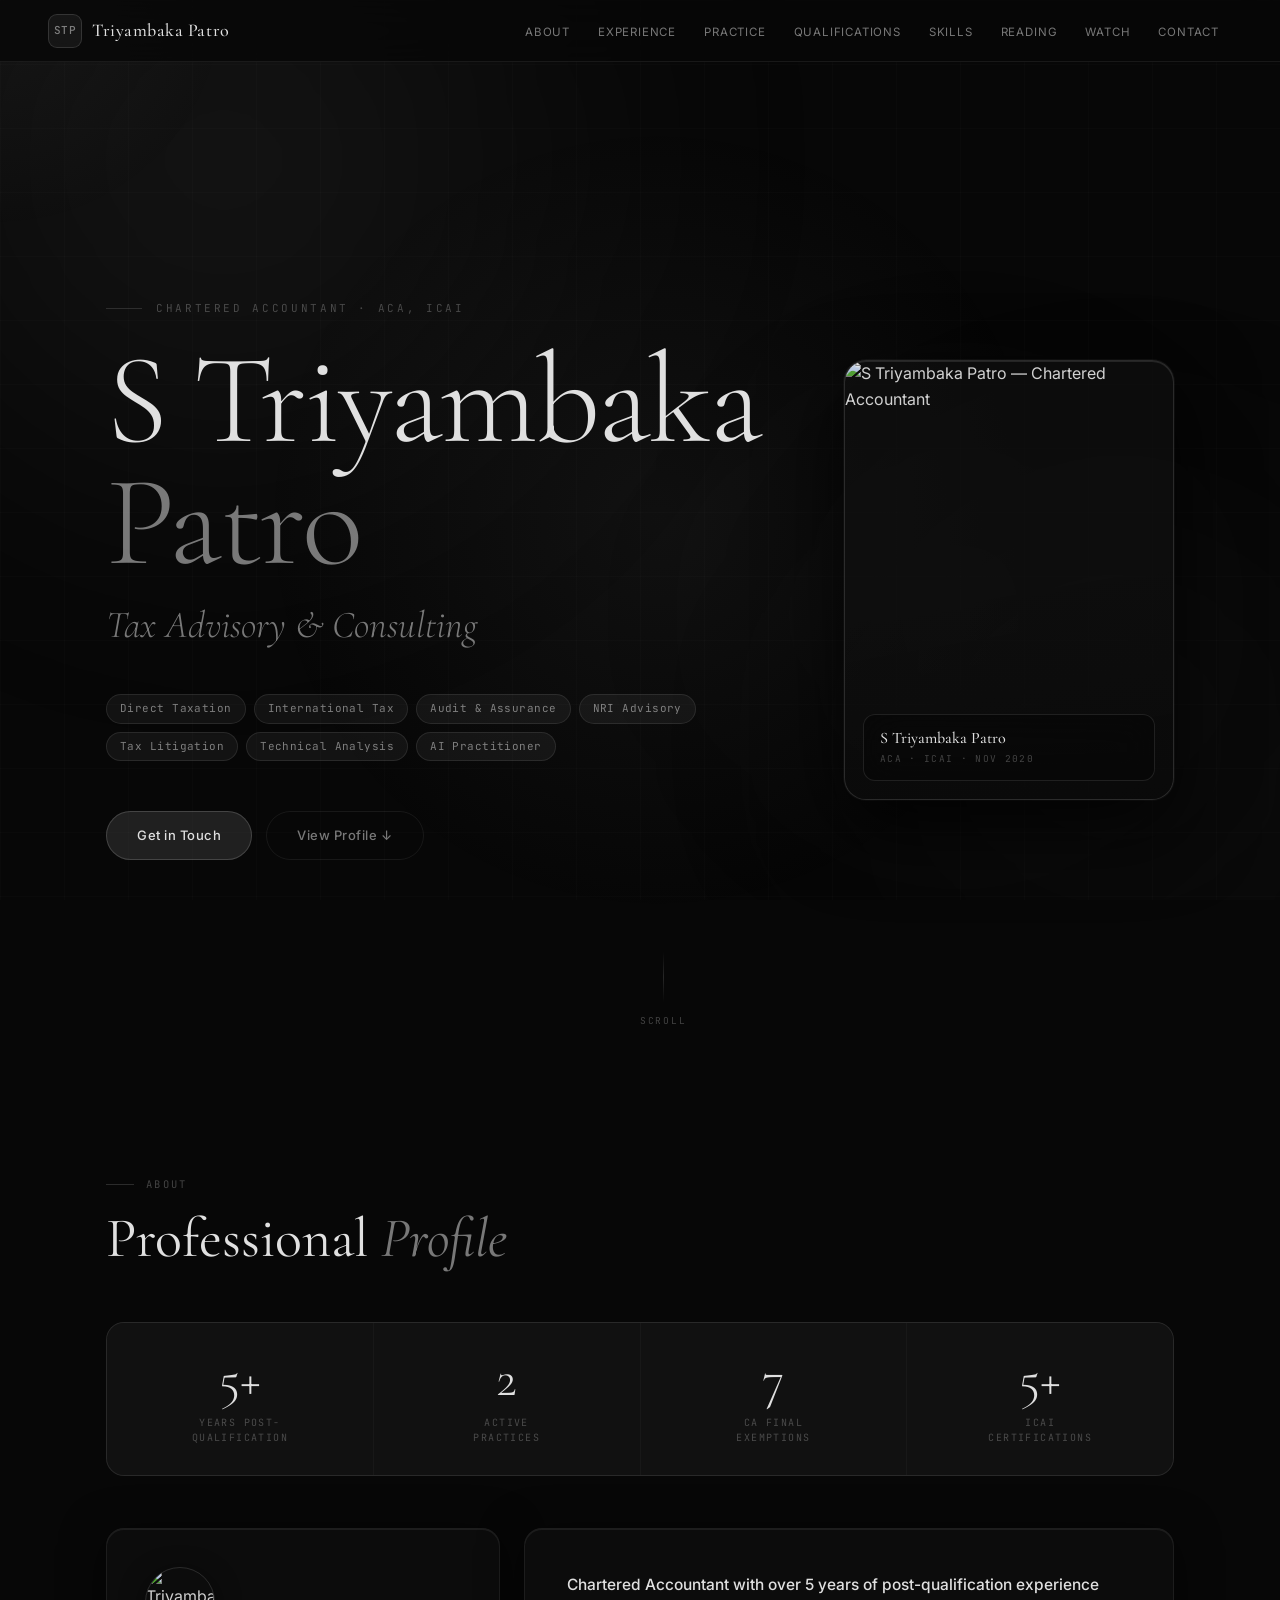
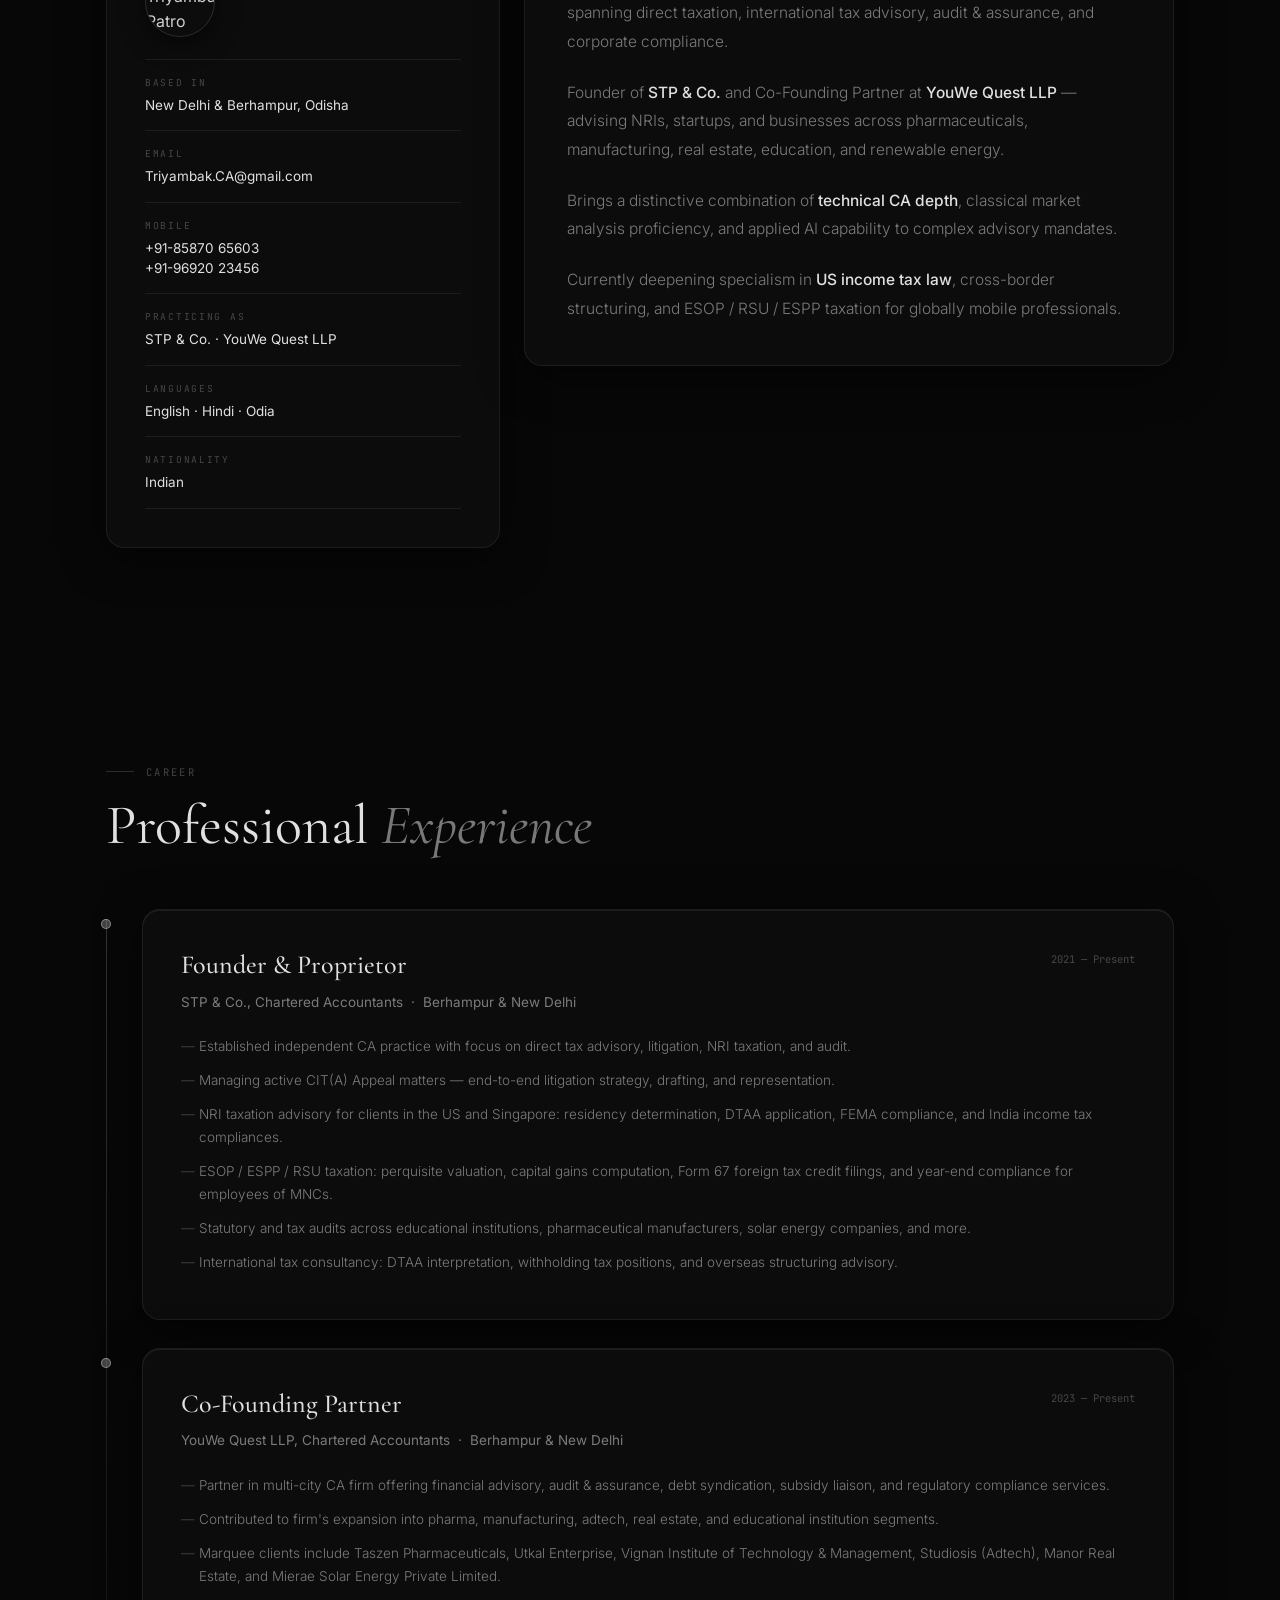
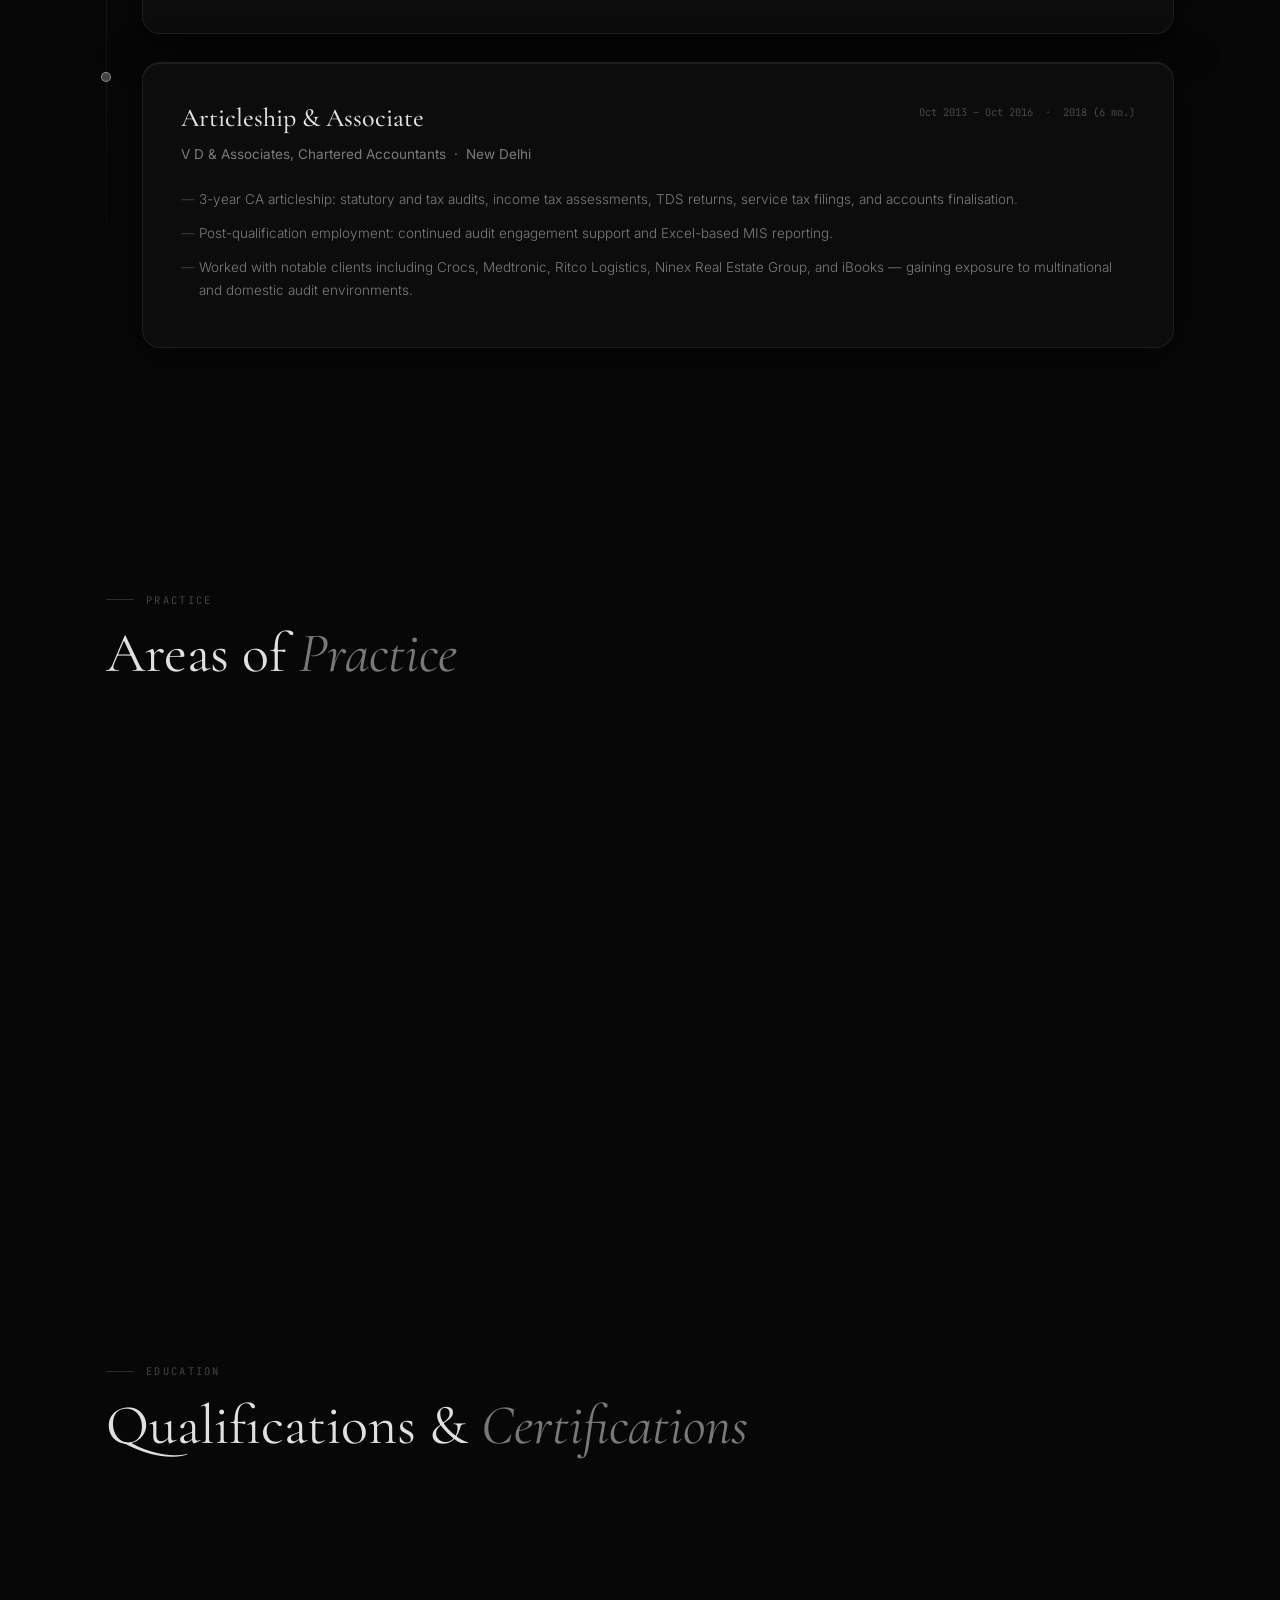
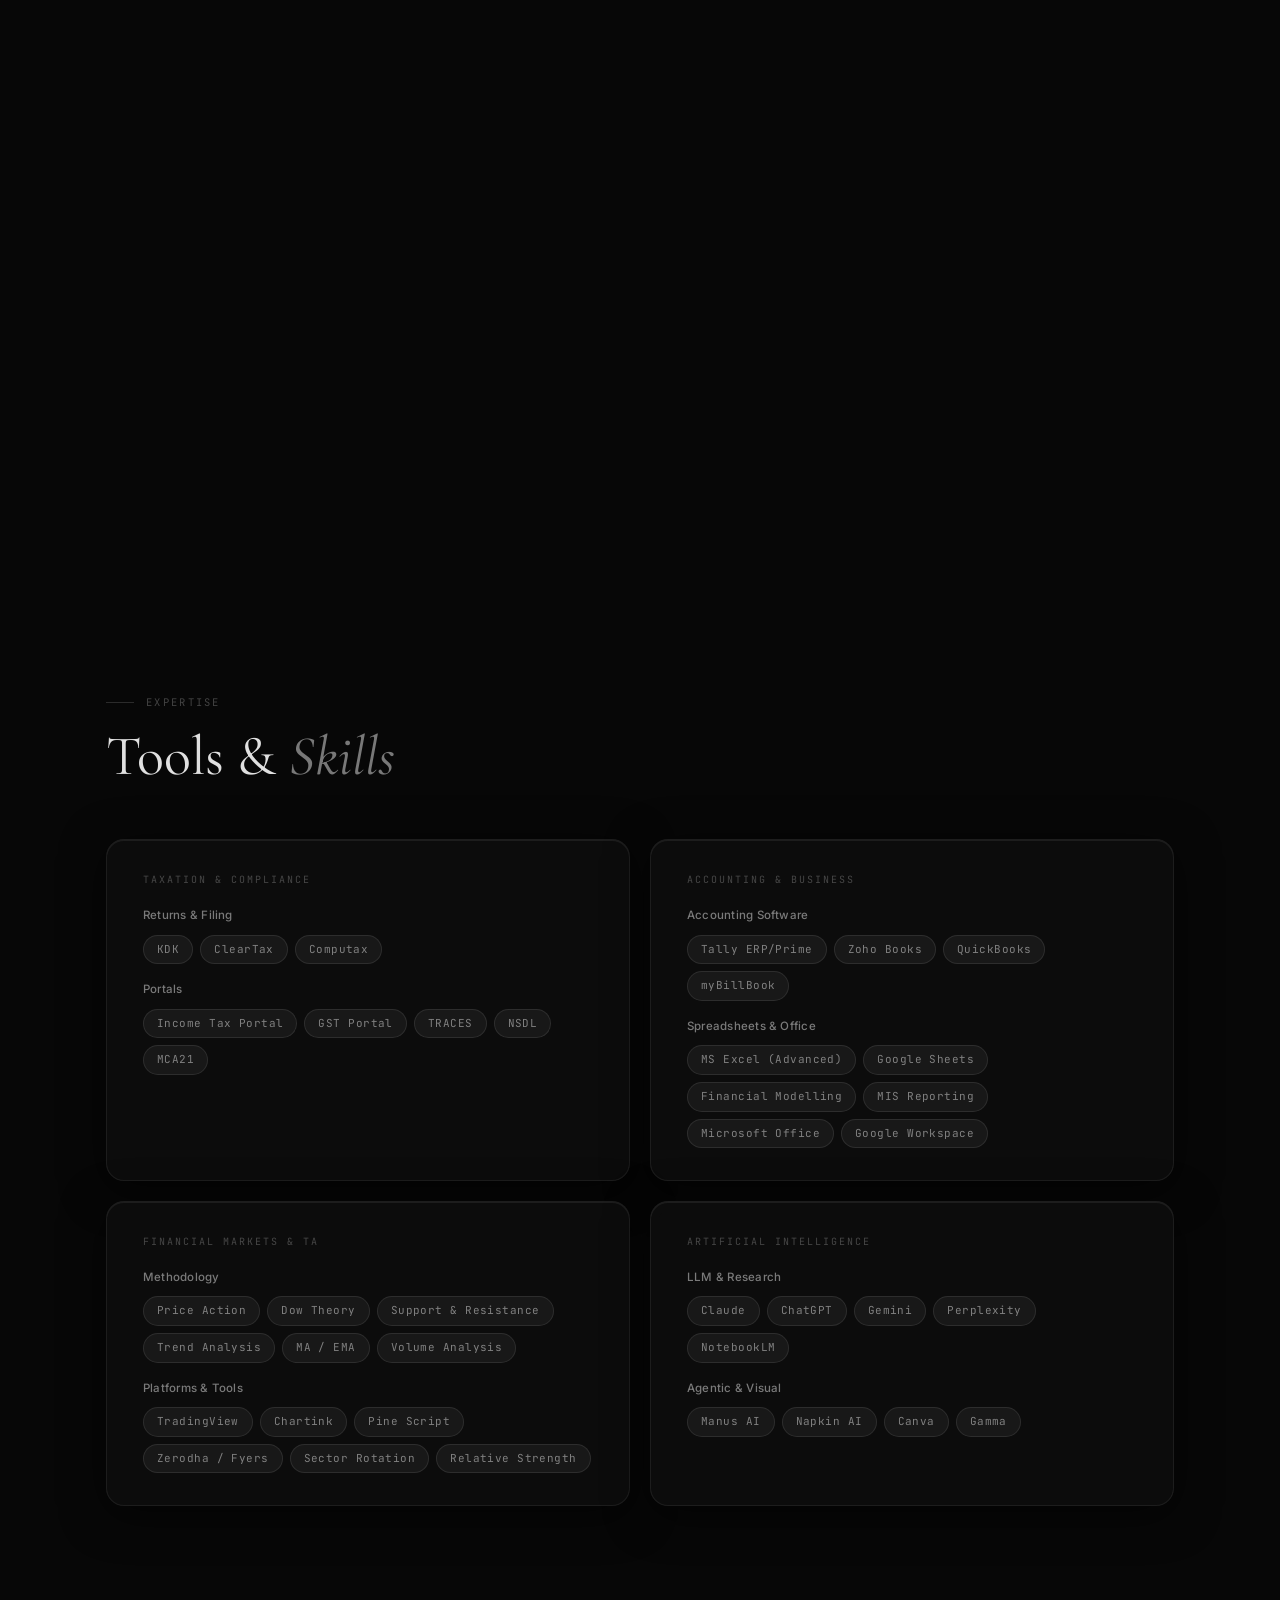
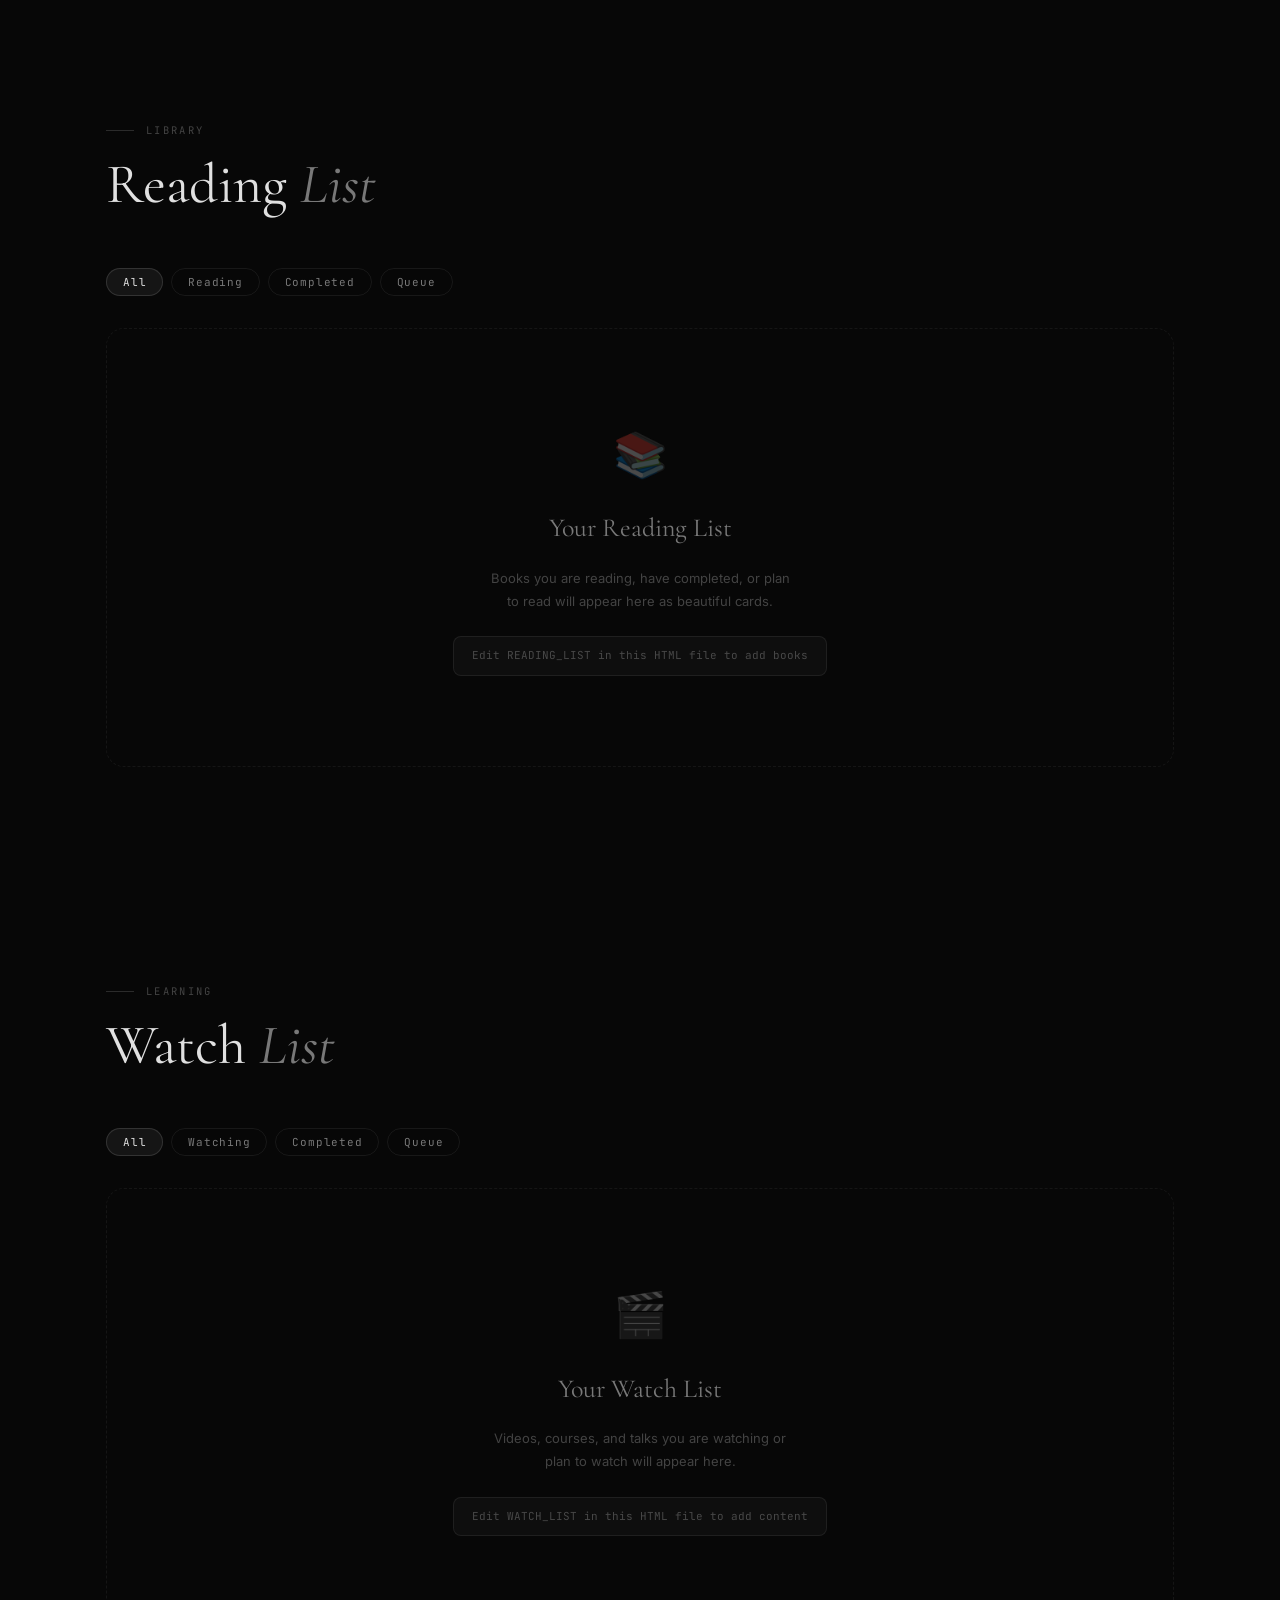
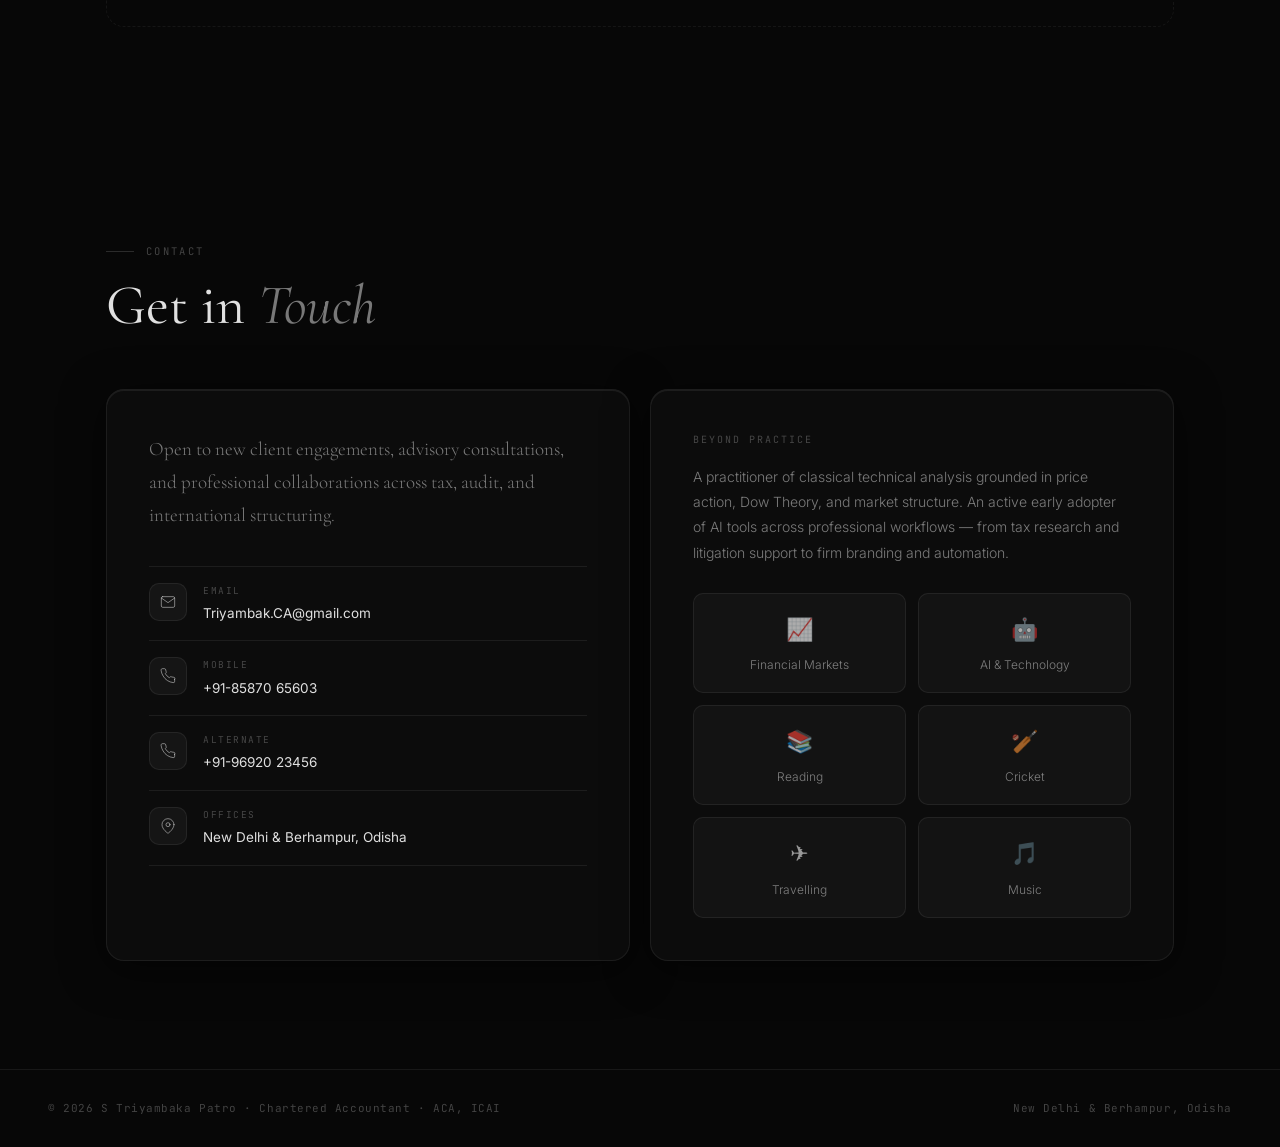
==== index.html @ 2b8f38db "Add personal profile page" ====
<!DOCTYPE html>
<html lang="en">
<head>
  <meta charset="UTF-8">
  <meta name="viewport" content="width=device-width, initial-scale=1.0">
  <meta name="description" content="S Triyambaka Patro — Chartered Accountant. Direct Taxation, International Tax Advisory, Audit & Assurance.">
  <title>S Triyambaka Patro · Chartered Accountant</title>
  <link rel="preconnect" href="https://fonts.googleapis.com">
  <link rel="preconnect" href="https://fonts.gstatic.com" crossorigin>
  <link href="https://fonts.googleapis.com/css2?family=Cormorant+Garamond:ital,wght@0,300;0,400;0,500;0,600;1,300;1,400;1,500&family=Inter:wght@300;400;500;600&family=JetBrains+Mono:wght@300;400&display=swap" rel="stylesheet">
  <style>
    /* ─────────────────────────────────────────
       RESET & BASE
    ───────────────────────────────────────── */
    *, *::before, *::after { box-sizing: border-box; margin: 0; padding: 0; }

    :root {
      --bg:            #070707;
      --card-bg:       rgba(16, 16, 16, 0.72);
      --card-bg-h:     rgba(24, 24, 24, 0.85);
      --border:        rgba(255,255,255,0.07);
      --border-h:      rgba(255,255,255,0.13);
      --t1:            #e0e0e0;
      --t2:            rgba(224,224,224,0.52);
      --t3:            rgba(224,224,224,0.28);
      --silver:        rgba(200,200,200,0.8);
      --radius:        18px;
      --radius-sm:     10px;
      --ease:          cubic-bezier(0.25,0.46,0.45,0.94);
      --trans:         0.35s var(--ease);
      --font-d:        'Cormorant Garamond', Georgia, serif;
      --font-b:        'Inter', system-ui, sans-serif;
      --font-m:        'JetBrains Mono', 'Courier New', monospace;
    }

    html { scroll-behavior: smooth; background: var(--bg); }

    body {
      font-family: var(--font-b);
      color: var(--t1);
      background: var(--bg);
      overflow-x: hidden;
      -webkit-font-smoothing: antialiased;
      line-height: 1.6;
    }

    a { color: inherit; text-decoration: none; }
    ul { list-style: none; }

    /* ─────────────────────────────────────────
       BACKGROUND LAYER
    ───────────────────────────────────────── */
    .bg-layer {
      position: fixed; inset: 0; z-index: 0;
      overflow: hidden; pointer-events: none;
    }

    .orb {
      position: absolute; border-radius: 50%;
      filter: blur(110px); will-change: transform;
    }
    .orb-1 {
      width: 75vw; height: 75vw;
      background: radial-gradient(circle at center, rgba(130,130,130,0.13) 0%, transparent 70%);
      top: -25vw; left: -20vw;
      animation: drift1 38s ease-in-out infinite alternate;
    }
    .orb-2 {
      width: 55vw; height: 55vw;
      background: radial-gradient(circle at center, rgba(100,100,100,0.09) 0%, transparent 70%);
      bottom: -15vw; right: -15vw;
      animation: drift2 48s ease-in-out infinite alternate;
    }
    .orb-3 {
      width: 40vw; height: 40vw;
      background: radial-gradient(circle at center, rgba(80,80,80,0.07) 0%, transparent 70%);
      top: 40%; left: 55%;
      animation: drift3 58s ease-in-out infinite alternate;
    }
    @keyframes drift1 { from { transform: translate(0,0) scale(1); }    to { transform: translate(7vw,5vw) scale(1.1); } }
    @keyframes drift2 { from { transform: translate(0,0) scale(1); }    to { transform: translate(-5vw,-7vw) scale(1.08); } }
    @keyframes drift3 { from { transform: translate(0,0) scale(1); }    to { transform: translate(-4vw,4vw) scale(0.92); } }

    .grid-lines {
      position: absolute; inset: 0;
      background-image:
        linear-gradient(rgba(255,255,255,0.016) 1px, transparent 1px),
        linear-gradient(90deg, rgba(255,255,255,0.016) 1px, transparent 1px);
      background-size: 64px 64px;
    }

    /* Cursor glow (added via JS) */
    #cursor-glow {
      position: fixed; pointer-events: none; z-index: 1;
      width: 500px; height: 500px;
      border-radius: 50%;
      background: radial-gradient(circle at center, rgba(170,170,170,0.055) 0%, transparent 65%);
      transform: translate(-50%,-50%);
      transition: left 0.08s linear, top 0.08s linear;
    }

    /* ─────────────────────────────────────────
       NAVIGATION
    ───────────────────────────────────────── */
    nav {
      position: fixed; top: 0; left: 0; right: 0; z-index: 1000;
      height: 62px; padding: 0 48px;
      display: flex; align-items: center; justify-content: space-between;
      background: rgba(7,7,7,0.78);
      backdrop-filter: blur(28px); -webkit-backdrop-filter: blur(28px);
      border-bottom: 1px solid var(--border);
    }

    .nav-logo {
      display: flex; align-items: center; gap: 10px;
      font-family: var(--font-d); font-size: 18px; font-weight: 500;
      letter-spacing: 0.03em;
    }
    .logo-badge {
      width: 34px; height: 34px; border-radius: 9px;
      background: rgba(255,255,255,0.055); border: 1px solid var(--border-h);
      display: flex; align-items: center; justify-content: center;
      font-family: var(--font-m); font-size: 11px; letter-spacing: 0.05em;
      color: var(--t2);
    }

    .nav-links {
      display: flex; gap: 2px; align-items: center;
    }
    .nav-links a {
      padding: 6px 13px; font-size: 11.5px; font-weight: 400;
      letter-spacing: 0.07em; text-transform: uppercase;
      color: var(--t2); border-radius: 7px;
      transition: var(--trans);
    }
    .nav-links a:hover, .nav-links a.active {
      color: var(--t1); background: rgba(255,255,255,0.06);
    }

    .nav-hamburger {
      display: none; flex-direction: column; gap: 5px;
      cursor: pointer; padding: 8px; border: none; background: none;
    }
    .nav-hamburger span {
      display: block; width: 22px; height: 1px;
      background: var(--t2); transition: var(--trans);
    }

    /* Mobile menu */
    .mobile-menu {
      display: none; position: fixed; inset: 0; z-index: 999;
      background: rgba(7,7,7,0.97);
      backdrop-filter: blur(30px); -webkit-backdrop-filter: blur(30px);
      flex-direction: column; align-items: center; justify-content: center; gap: 20px;
    }
    .mobile-menu.open { display: flex; }
    .mobile-menu a {
      font-family: var(--font-d); font-size: 36px; font-weight: 300;
      color: var(--t1); letter-spacing: 0.05em;
      transition: var(--trans);
    }
    .mobile-menu a:hover { color: var(--t2); }
    .mobile-menu-close {
      position: absolute; top: 24px; right: 32px;
      background: none; border: none; color: var(--t2);
      font-size: 28px; cursor: pointer; font-weight: 300;
    }

    /* ─────────────────────────────────────────
       LAYOUT
    ───────────────────────────────────────── */
    main { position: relative; z-index: 1; padding-top: 62px; }

    .container { max-width: 1140px; margin: 0 auto; padding: 0 36px; }

    section { padding: 108px 0; }

    /* ─────────────────────────────────────────
       SECTION HEADERS
    ───────────────────────────────────────── */
    .eyebrow {
      font-family: var(--font-m); font-size: 10.5px; letter-spacing: 0.22em;
      text-transform: uppercase; color: var(--t3); margin-bottom: 14px;
      display: flex; align-items: center; gap: 12px;
    }
    .eyebrow::before {
      content: ''; display: block; width: 28px; height: 1px;
      background: rgba(255,255,255,0.15);
    }

    .sec-title {
      font-family: var(--font-d); font-size: clamp(38px, 5vw, 56px);
      font-weight: 400; line-height: 1.12; color: var(--t1); margin-bottom: 52px;
    }
    .sec-title em { font-style: italic; color: var(--t2); }

    /* ─────────────────────────────────────────
       GLASS CARD
    ───────────────────────────────────────── */
    .glass {
      background: var(--card-bg);
      backdrop-filter: blur(22px); -webkit-backdrop-filter: blur(22px);
      border: 1px solid var(--border);
      border-radius: var(--radius);
      box-shadow: 0 8px 44px rgba(0,0,0,0.55), inset 0 1px 0 rgba(255,255,255,0.07);
      transition: var(--trans);
    }
    .glass:hover {
      background: var(--card-bg-h);
      border-color: var(--border-h);
      box-shadow: 0 14px 56px rgba(0,0,0,0.65), inset 0 1px 0 rgba(255,255,255,0.1);
      transform: translateY(-3px);
    }
    .glass-flat { /* no hover lift */
      background: var(--card-bg);
      backdrop-filter: blur(22px); -webkit-backdrop-filter: blur(22px);
      border: 1px solid var(--border);
      border-radius: var(--radius);
      box-shadow: 0 8px 44px rgba(0,0,0,0.55), inset 0 1px 0 rgba(255,255,255,0.07);
    }

    /* ─────────────────────────────────────────
       TAGS / PILLS
    ───────────────────────────────────────── */
    .tag {
      display: inline-block; padding: 5px 13px;
      background: rgba(255,255,255,0.05); border: 1px solid rgba(255,255,255,0.09);
      border-radius: 100px; font-family: var(--font-m); font-size: 11px;
      letter-spacing: 0.04em; color: var(--t2); transition: var(--trans);
    }
    .tag:hover { border-color: var(--border-h); color: var(--t1); }

    /* ─────────────────────────────────────────
       HERO SECTION
    ───────────────────────────────────────── */
    #hero {
      min-height: 100vh; display: flex; align-items: center;
      position: relative; overflow: hidden;
    }

    .hero-spotlight {
      position: absolute; width: 900px; height: 900px; pointer-events: none;
      background: radial-gradient(ellipse at center, rgba(160,160,160,0.07) 0%, transparent 62%);
      top: 50%; left: 50%; transform: translate(-48%, -55%);
    }

    .hero-inner {
      position: relative; z-index: 1;
      max-width: 1140px; margin: 0 auto;
      padding: 130px 36px 100px;
      /* grid override applied below in HERO PHOTO section */
    }

    .hero-label {
      font-family: var(--font-m); font-size: 11px; letter-spacing: 0.24em;
      text-transform: uppercase; color: var(--t3); margin-bottom: 22px;
      display: flex; align-items: center; gap: 14px;
      opacity: 0; animation: fadeUp 0.9s var(--ease) 0.1s forwards;
    }
    .hero-label::before { content: ''; width: 36px; height: 1px; background: var(--border-h); }

    .hero-name {
      font-family: var(--font-d); font-weight: 300; line-height: 0.96;
      letter-spacing: -0.02em; color: var(--t1); margin-bottom: 10px;
      font-size: clamp(60px, 11vw, 128px);
      opacity: 0; animation: fadeUp 1s var(--ease) 0.25s forwards;
    }
    .hero-name .dim { color: var(--t2); }

    .hero-subtitle {
      font-family: var(--font-d); font-weight: 300; font-style: italic;
      font-size: clamp(22px, 3.5vw, 38px); color: var(--t2); margin-bottom: 38px;
      opacity: 0; animation: fadeUp 0.9s var(--ease) 0.4s forwards;
    }

    .hero-tags {
      display: flex; flex-wrap: wrap; gap: 8px; margin-bottom: 50px;
      opacity: 0; animation: fadeUp 0.9s var(--ease) 0.55s forwards;
    }

    .hero-actions {
      display: flex; gap: 14px; align-items: center; flex-wrap: wrap;
      opacity: 0; animation: fadeUp 0.9s var(--ease) 0.7s forwards;
    }

    .btn {
      display: inline-flex; align-items: center; gap: 8px;
      padding: 13px 30px; border-radius: 100px;
      font-family: var(--font-b); font-size: 13px; font-weight: 500;
      letter-spacing: 0.04em; cursor: pointer; border: none;
      transition: var(--trans);
    }
    .btn-primary {
      background: rgba(255,255,255,0.1); color: var(--t1);
      border: 1px solid rgba(255,255,255,0.16);
    }
    .btn-primary:hover { background: rgba(255,255,255,0.16); border-color: rgba(255,255,255,0.25); }
    .btn-ghost {
      background: transparent; color: var(--t2);
      border: 1px solid var(--border);
    }
    .btn-ghost:hover { color: var(--t1); border-color: var(--border-h); background: rgba(255,255,255,0.04); }

    .hero-scroll {
      position: absolute; bottom: 40px; left: 50%;
      transform: translateX(-50%);
      display: flex; flex-direction: column; align-items: center; gap: 10px;
      color: var(--t3); font-family: var(--font-m); font-size: 9.5px;
      letter-spacing: 0.18em; text-transform: uppercase;
      animation: fadeUp 1s var(--ease) 1.2s both;
    }
    .scroll-line {
      width: 1px; height: 52px;
      background: linear-gradient(to bottom, transparent, var(--border-h), transparent);
      animation: scrollPulse 2.4s ease-in-out infinite;
    }
    @keyframes scrollPulse { 0%,100% { opacity: 0.25; } 50% { opacity: 1; } }

    /* ─────────────────────────────────────────
       STATS BAR
    ───────────────────────────────────────── */
    .stats-bar {
      display: grid; grid-template-columns: repeat(4,1fr);
      gap: 1px; background: var(--border);
      border: 1px solid var(--border); border-radius: var(--radius);
      overflow: hidden; margin-bottom: 52px;
    }
    .stat-item {
      background: var(--card-bg); padding: 30px 20px; text-align: center;
      transition: var(--trans);
    }
    .stat-item:hover { background: var(--card-bg-h); }
    .stat-value {
      font-family: var(--font-d); font-size: 52px; font-weight: 300;
      line-height: 1; color: var(--t1); margin-bottom: 10px;
    }
    .stat-label {
      font-family: var(--font-m); font-size: 10px; letter-spacing: 0.14em;
      text-transform: uppercase; color: var(--t3); line-height: 1.5;
    }

    /* ─────────────────────────────────────────
       ABOUT
    ───────────────────────────────────────── */
    .about-grid { display: grid; grid-template-columns: 1fr 1.65fr; gap: 24px; align-items: start; }

    .info-card { padding: 38px; }
    .info-list { list-style: none; }
    .info-list li {
      display: flex; flex-direction: column; gap: 5px;
      padding: 15px 0; border-bottom: 1px solid var(--border);
    }
    .info-list li:first-child { border-top: 1px solid var(--border); padding-top: 15px; }
    .info-label { font-family: var(--font-m); font-size: 9.5px; letter-spacing: 0.18em; text-transform: uppercase; color: var(--t3); }
    .info-value { font-size: 13.5px; color: var(--t1); line-height: 1.5; }

    .about-text { padding: 42px; }
    .about-text p { font-size: 15.5px; font-weight: 300; color: var(--t2); line-height: 1.85; margin-bottom: 22px; }
    .about-text p:last-child { margin-bottom: 0; }
    .about-text strong { color: var(--t1); font-weight: 500; }

    /* ─────────────────────────────────────────
       EXPERIENCE TIMELINE
    ───────────────────────────────────────── */
    .timeline { position: relative; padding-left: 36px; }
    .timeline::before {
      content: ''; position: absolute; left: 0; top: 10px; bottom: 0;
      width: 1px; background: linear-gradient(to bottom, rgba(255,255,255,0.18), transparent);
    }
    .tl-item { position: relative; margin-bottom: 28px; }
    .tl-item::before {
      content: ''; position: absolute; left: -41px; top: 10px;
      width: 10px; height: 10px; border-radius: 50%;
      background: rgba(180,180,180,0.35); border: 1px solid rgba(200,200,200,0.55);
    }
    .tl-card { padding: 34px 38px; }
    .tl-head {
      display: flex; justify-content: space-between; align-items: flex-start;
      gap: 16px; margin-bottom: 6px;
    }
    .tl-role {
      font-family: var(--font-d); font-size: 26px; font-weight: 500; color: var(--t1);
    }
    .tl-period {
      font-family: var(--font-m); font-size: 10.5px; color: var(--t3);
      white-space: nowrap; padding-top: 7px;
    }
    .tl-firm { font-size: 13.5px; color: var(--t2); margin-bottom: 22px; }
    .tl-bullets { list-style: none; }
    .tl-bullets li {
      position: relative; padding-left: 18px; margin-bottom: 11px;
      font-size: 13.5px; font-weight: 300; color: var(--t2); line-height: 1.7;
    }
    .tl-bullets li::before { content: '—'; position: absolute; left: 0; color: var(--t3); }

    /* ─────────────────────────────────────────
       PRACTICE AREAS
    ───────────────────────────────────────── */
    .practice-grid { display: grid; grid-template-columns: repeat(3,1fr); gap: 20px; }
    .practice-card { padding: 38px; }
    .practice-icon {
      width: 46px; height: 46px; border-radius: 13px;
      background: rgba(255,255,255,0.05); border: 1px solid var(--border);
      display: flex; align-items: center; justify-content: center; margin-bottom: 22px;
    }
    .practice-icon svg { width: 22px; height: 22px; stroke: var(--t2); fill: none; stroke-width: 1.4; stroke-linecap: round; stroke-linejoin: round; }
    .practice-num { font-family: var(--font-m); font-size: 10px; letter-spacing: 0.15em; color: var(--t3); margin-bottom: 10px; }
    .practice-title { font-family: var(--font-d); font-size: 23px; font-weight: 500; color: var(--t1); margin-bottom: 20px; }
    .practice-list { list-style: none; }
    .practice-list li {
      font-size: 13px; font-weight: 300; color: var(--t2);
      padding: 8px 0; border-bottom: 1px solid rgba(255,255,255,0.04);
      display: flex; align-items: center; gap: 10px; line-height: 1.5;
    }
    .practice-list li:last-child { border-bottom: none; }
    .practice-list li::before {
      content: ''; width: 4px; height: 4px; border-radius: 50%;
      background: rgba(200,200,200,0.3); flex-shrink: 0;
    }

    /* ─────────────────────────────────────────
       QUALIFICATIONS
    ───────────────────────────────────────── */
    .qual-grid { display: grid; grid-template-columns: 1fr 1fr; gap: 20px; }
    .qual-card { padding: 38px; }
    .qual-card-label { font-family: var(--font-m); font-size: 10px; letter-spacing: 0.2em; text-transform: uppercase; color: var(--t3); margin-bottom: 26px; }
    .qual-row {
      display: flex; align-items: flex-start; gap: 14px;
      padding: 14px 0; border-bottom: 1px solid rgba(255,255,255,0.04);
    }
    .qual-row:last-child { border-bottom: none; }
    .qual-check {
      width: 22px; height: 22px; border-radius: 50%;
      background: rgba(255,255,255,0.05); border: 1px solid rgba(255,255,255,0.1);
      display: flex; align-items: center; justify-content: center; flex-shrink: 0; margin-top: 1px;
    }
    .qual-check svg { width: 10px; height: 10px; stroke: rgba(200,200,200,0.65); fill: none; stroke-width: 2.2; stroke-linecap: round; stroke-linejoin: round; }
    .qual-name { font-size: 13.5px; color: var(--t1); line-height: 1.45; }
    .qual-sub { font-size: 11.5px; color: var(--t3); margin-top: 4px; }

    .acad-row {
      padding: 15px 0; border-bottom: 1px solid rgba(255,255,255,0.04);
    }
    .acad-row:last-child { border-bottom: none; }
    .acad-degree { font-size: 13.5px; color: var(--t1); }
    .acad-org { font-size: 11.5px; color: var(--t3); margin-top: 4px; }

    /* ─────────────────────────────────────────
       SKILLS
    ───────────────────────────────────────── */
    .skills-grid { display: grid; grid-template-columns: 1fr 1fr; gap: 20px; }
    .skill-card { padding: 32px 36px; }
    .skill-cat { font-family: var(--font-m); font-size: 10px; letter-spacing: 0.2em; text-transform: uppercase; color: var(--t3); margin-bottom: 18px; }
    .skill-sub { font-size: 11.5px; font-weight: 500; color: var(--t2); margin: 16px 0 10px; letter-spacing: 0.02em; }
    .tags-wrap { display: flex; flex-wrap: wrap; gap: 7px; }

    /* ─────────────────────────────────────────
       READING & WATCH LIST
    ───────────────────────────────────────── */
    .filter-row { display: flex; gap: 8px; margin-bottom: 32px; flex-wrap: wrap; }
    .filter-btn {
      padding: 6px 16px; background: transparent;
      border: 1px solid var(--border); border-radius: 100px;
      font-family: var(--font-m); font-size: 11px; letter-spacing: 0.07em;
      color: var(--t2); cursor: pointer; transition: var(--trans);
    }
    .filter-btn:hover, .filter-btn.active {
      background: rgba(255,255,255,0.06); border-color: var(--border-h); color: var(--t1);
    }
    .content-grid { display: grid; grid-template-columns: repeat(3,1fr); gap: 20px; min-height: 240px; }
    .content-card { padding: 28px 30px; display: flex; flex-direction: column; gap: 10px; }
    .content-card .cat-tag { margin-bottom: 4px; }
    .cc-title { font-family: var(--font-d); font-size: 19px; font-weight: 500; color: var(--t1); line-height: 1.3; }
    .cc-sub { font-size: 12.5px; color: var(--t3); }
    .cc-notes { font-size: 13px; font-weight: 300; color: var(--t2); line-height: 1.65; flex: 1; }
    .cc-footer {
      display: flex; justify-content: space-between; align-items: center;
      padding-top: 14px; border-top: 1px solid var(--border); margin-top: auto;
    }
    .status-badge {
      display: inline-flex; align-items: center; gap: 6px;
      padding: 4px 11px; border-radius: 100px;
      font-family: var(--font-m); font-size: 10px; letter-spacing: 0.05em;
    }
    .status-dot { width: 5px; height: 5px; border-radius: 50%; background: currentColor; }
    .s-reading, .s-watching { background: rgba(180,180,180,0.07); color: rgba(210,210,210,0.7); border: 1px solid rgba(200,200,200,0.11); }
    .s-completed { background: rgba(100,180,100,0.07); color: rgba(140,210,140,0.75); border: 1px solid rgba(100,180,100,0.12); }
    .s-queue { background: rgba(130,130,190,0.07); color: rgba(160,160,210,0.75); border: 1px solid rgba(130,130,190,0.12); }
    .cc-meta { font-family: var(--font-m); font-size: 10.5px; color: var(--t3); }

    .empty-state {
      grid-column: 1/-1; display: flex; flex-direction: column;
      align-items: center; justify-content: center; padding: 90px 40px; gap: 18px;
      border: 1px dashed rgba(255,255,255,0.06); border-radius: var(--radius); text-align: center;
    }
    .es-icon { font-size: 44px; opacity: 0.28; }
    .es-title { font-family: var(--font-d); font-size: 26px; font-weight: 400; color: var(--t2); }
    .es-text { font-size: 13px; color: var(--t3); max-width: 300px; line-height: 1.75; }
    .es-code {
      font-family: var(--font-m); font-size: 11px; color: var(--t3);
      background: rgba(255,255,255,0.03); border: 1px solid var(--border);
      padding: 10px 18px; border-radius: 8px; margin-top: 6px;
    }

    /* ─────────────────────────────────────────
       CONTACT
    ───────────────────────────────────────── */
    .contact-grid { display: grid; grid-template-columns: 1fr 1fr; gap: 20px; }
    .contact-card { padding: 42px; }
    .contact-intro { font-family: var(--font-d); font-size: 19px; font-weight: 300; color: var(--t2); line-height: 1.75; margin-bottom: 34px; }
    .contact-row {
      display: flex; align-items: flex-start; gap: 16px;
      padding: 16px 0; border-bottom: 1px solid var(--border);
    }
    .contact-row:first-of-type { border-top: 1px solid var(--border); }
    .c-icon {
      width: 38px; height: 38px; border-radius: 10px;
      background: rgba(255,255,255,0.04); border: 1px solid var(--border);
      display: flex; align-items: center; justify-content: center; flex-shrink: 0;
    }
    .c-icon svg { width: 16px; height: 16px; stroke: var(--t2); fill: none; stroke-width: 1.5; stroke-linecap: round; stroke-linejoin: round; }
    .c-label { font-family: var(--font-m); font-size: 9.5px; letter-spacing: 0.16em; text-transform: uppercase; color: var(--t3); margin-bottom: 5px; }
    .c-value { font-size: 13.5px; color: var(--t1); }
    .c-value a { color: var(--t1); text-decoration: none; transition: var(--trans); }
    .c-value a:hover { color: var(--t2); text-decoration: underline; text-underline-offset: 3px; }

    .interests-title { font-family: var(--font-m); font-size: 10px; letter-spacing: 0.2em; text-transform: uppercase; color: var(--t3); margin-bottom: 16px; }
    .contact-blurb { font-size: 14px; font-weight: 300; color: var(--t2); line-height: 1.8; margin-bottom: 28px; }
    .interests-grid { display: grid; grid-template-columns: repeat(2,1fr); gap: 12px; }
    .interest-chip {
      padding: 18px 16px; text-align: center; border-radius: var(--radius-sm);
      background: rgba(255,255,255,0.03); border: 1px solid var(--border);
      transition: var(--trans);
    }
    .interest-chip:hover { background: rgba(255,255,255,0.06); border-color: var(--border-h); }
    .ic-icon { font-size: 22px; margin-bottom: 8px; opacity: 0.65; }
    .ic-label { font-size: 12px; color: var(--t2); font-weight: 300; }

    /* ─────────────────────────────────────────
       FOOTER
    ───────────────────────────────────────── */
    footer {
      position: relative; z-index: 1;
      border-top: 1px solid var(--border);
      padding: 30px 48px;
      display: flex; justify-content: space-between; align-items: center;
    }
    .footer-text { font-family: var(--font-m); font-size: 11px; color: var(--t3); letter-spacing: 0.05em; }

    /* ─────────────────────────────────────────
       SCROLL REVEAL ANIMATIONS
    ───────────────────────────────────────── */
    @keyframes fadeUp {
      from { opacity: 0; transform: translateY(28px); }
      to   { opacity: 1; transform: translateY(0); }
    }

    .reveal {
      opacity: 0; transform: translateY(28px);
      transition: opacity 0.75s var(--ease), transform 0.75s var(--ease);
    }
    .reveal.visible { opacity: 1; transform: translateY(0); }
    .reveal:nth-child(2) { transition-delay: 0.1s; }
    .reveal:nth-child(3) { transition-delay: 0.2s; }
    .reveal:nth-child(4) { transition-delay: 0.3s; }
    .reveal:nth-child(5) { transition-delay: 0.4s; }
    .reveal:nth-child(6) { transition-delay: 0.5s; }

    /* ─────────────────────────────────────────
       HERO PHOTO
    ───────────────────────────────────────── */
    .hero-inner {
      display: grid;
      grid-template-columns: 1fr 330px;
      align-items: center;
      gap: 60px;
    }
    .hero-text { /* existing content wrapper */ }

    .hero-photo-wrap {
      position: relative;
      animation: fadeUp 1s var(--ease) 0.85s both;
    }
    .hero-photo-frame {
      position: relative;
      border-radius: 22px; overflow: hidden;
      aspect-ratio: 3/4;
      background: var(--card-bg);
      border: 1px solid rgba(255,255,255,0.12);
      box-shadow:
        0 28px 80px rgba(0,0,0,0.8),
        0 0 0 1px rgba(255,255,255,0.05),
        inset 0 1px 0 rgba(255,255,255,0.1);
    }
    .hero-photo-frame img {
      width: 100%; height: 100%;
      object-fit: cover; object-position: center top;
      display: block;
      filter: contrast(1.08) brightness(0.9) grayscale(0.08);
    }
    .hero-photo-frame::before {
      content: '';
      position: absolute; inset: 0; z-index: 1;
      background: linear-gradient(170deg, transparent 50%, rgba(7,7,7,0.55) 100%);
      pointer-events: none;
    }
    .hero-photo-badge {
      position: absolute; bottom: 18px; left: 18px; right: 18px; z-index: 2;
      background: rgba(8,8,8,0.72);
      backdrop-filter: blur(18px); -webkit-backdrop-filter: blur(18px);
      border: 1px solid rgba(255,255,255,0.1);
      border-radius: 12px; padding: 14px 16px;
    }
    .badge-name {
      font-family: var(--font-d); font-size: 16px; font-weight: 500;
      color: var(--t1); margin-bottom: 3px; line-height: 1.2;
    }
    .badge-title {
      font-family: var(--font-m); font-size: 9.5px;
      letter-spacing: 0.14em; text-transform: uppercase; color: var(--t3);
    }

    /* ─────────────────────────────────────────
       ABOUT PROFILE PHOTO
    ───────────────────────────────────────── */
    .about-avatar {
      width: 70px; height: 70px; border-radius: 50%;
      overflow: hidden; margin-bottom: 22px;
      border: 1px solid rgba(255,255,255,0.13);
      box-shadow: 0 6px 24px rgba(0,0,0,0.6);
      flex-shrink: 0;
    }
    .about-avatar img {
      width: 100%; height: 100%;
      object-fit: cover; object-position: center top;
      filter: contrast(1.06) brightness(0.9);
      display: block;
    }

    /* ─────────────────────────────────────────
       RESPONSIVE
    ───────────────────────────────────────── */
    @media (max-width: 960px) {
      nav { padding: 0 24px; }
      .nav-links { display: none; }
      .nav-hamburger { display: flex; }
      .container { padding: 0 24px; }
      .hero-inner { grid-template-columns: 1fr; gap: 48px; }
      .hero-photo-wrap { max-width: 270px; margin: 0 auto; }
      .about-grid, .contact-grid { grid-template-columns: 1fr; }
      .practice-grid { grid-template-columns: 1fr; }
      .qual-grid, .skills-grid { grid-template-columns: 1fr; }
      .content-grid { grid-template-columns: repeat(2,1fr); }
      .stats-bar { grid-template-columns: repeat(2,1fr); }
    }
    @media (max-width: 600px) {
      section { padding: 76px 0; }
      .hero-inner { padding: 100px 24px 80px; }
      .content-grid { grid-template-columns: 1fr; }
      .stats-bar { grid-template-columns: 1fr 1fr; }
      footer { flex-direction: column; gap: 10px; text-align: center; padding: 24px; }
    }
  </style>
</head>
<body>

  <!-- ════════════════ BACKGROUND ════════════════ -->
  <div class="bg-layer" aria-hidden="true">
    <div class="orb orb-1"></div>
    <div class="orb orb-2"></div>
    <div class="orb orb-3"></div>
    <div class="grid-lines"></div>
  </div>
  <div id="cursor-glow" aria-hidden="true"></div>

  <!-- ════════════════ NAV ════════════════ -->
  <nav id="navbar">
    <a href="#hero" class="nav-logo">
      <span class="logo-badge">STP</span>
      Triyambaka Patro
    </a>
    <ul class="nav-links" id="navLinks">
      <li><a href="#about">About</a></li>
      <li><a href="#experience">Experience</a></li>
      <li><a href="#practice">Practice</a></li>
      <li><a href="#qualifications">Qualifications</a></li>
      <li><a href="#skills">Skills</a></li>
      <li><a href="#reading">Reading</a></li>
      <li><a href="#watchlist">Watch</a></li>
      <li><a href="#contact">Contact</a></li>
    </ul>
    <button class="nav-hamburger" id="hamburger" aria-label="Open menu">
      <span></span><span></span><span></span>
    </button>
  </nav>

  <!-- Mobile Menu -->
  <div class="mobile-menu" id="mobileMenu">
    <button class="mobile-menu-close" id="closeMenu" aria-label="Close menu">✕</button>
    <a href="#about" class="mm-link">About</a>
    <a href="#experience" class="mm-link">Experience</a>
    <a href="#practice" class="mm-link">Practice</a>
    <a href="#qualifications" class="mm-link">Qualifications</a>
    <a href="#skills" class="mm-link">Skills</a>
    <a href="#reading" class="mm-link">Reading</a>
    <a href="#watchlist" class="mm-link">Watch</a>
    <a href="#contact" class="mm-link">Contact</a>
  </div>

  <main>

    <!-- ════════════════ HERO ════════════════ -->
    <section id="hero">
      <div class="hero-spotlight" aria-hidden="true"></div>
      <div class="hero-inner">
        <!-- Hero Text -->
        <div class="hero-text">
          <p class="hero-label">Chartered Accountant · ACA, ICAI</p>
          <h1 class="hero-name">S&nbsp;Triyambaka<br><span class="dim">Patro</span></h1>
          <p class="hero-subtitle">Tax Advisory &amp; Consulting</p>
          <div class="hero-tags">
            <span class="tag">Direct Taxation</span>
            <span class="tag">International Tax</span>
            <span class="tag">Audit &amp; Assurance</span>
            <span class="tag">NRI Advisory</span>
            <span class="tag">Tax Litigation</span>
            <span class="tag">Technical Analysis</span>
            <span class="tag">AI Practitioner</span>
          </div>
          <div class="hero-actions">
            <a href="#contact" class="btn btn-primary">Get in Touch</a>
            <a href="#about" class="btn btn-ghost">View Profile ↓</a>
          </div>
        </div>

        <!-- Hero Photo -->
        <div class="hero-photo-wrap">
          <div class="hero-photo-frame">
            <img src="Photos/ChatGPT Image Dec 16, 2025, 09_35_08 PM.png" alt="S Triyambaka Patro — Chartered Accountant">
            <div class="hero-photo-badge">
              <div class="badge-name">S Triyambaka Patro</div>
              <div class="badge-title">ACA · ICAI · Nov 2020</div>
            </div>
          </div>
        </div>
      </div>
      <div class="hero-scroll" aria-hidden="true">
        <div class="scroll-line"></div>
        <span>Scroll</span>
      </div>
    </section>

    <!-- ════════════════ ABOUT ════════════════ -->
    <section id="about">
      <div class="container">
        <p class="eyebrow">About</p>
        <h2 class="sec-title">Professional <em>Profile</em></h2>

        <div class="stats-bar reveal">
          <div class="stat-item">
            <div class="stat-value" data-count="5" data-suffix="+">5+</div>
            <div class="stat-label">Years Post-<br>Qualification</div>
          </div>
          <div class="stat-item">
            <div class="stat-value" data-count="2">2</div>
            <div class="stat-label">Active<br>Practices</div>
          </div>
          <div class="stat-item">
            <div class="stat-value" data-count="7">7</div>
            <div class="stat-label">CA Final<br>Exemptions</div>
          </div>
          <div class="stat-item">
            <div class="stat-value" data-count="5" data-suffix="+">5+</div>
            <div class="stat-label">ICAI<br>Certifications</div>
          </div>
        </div>

        <div class="about-grid">
          <div class="glass info-card reveal">
            <div class="about-avatar">
              <img src="Photos/ChatGPT Image Dec 16, 2025, 09_36_41 PM.png" alt="Triyambaka Patro">
            </div>
            <ul class="info-list">
              <li>
                <span class="info-label">Based in</span>
                <span class="info-value">New Delhi &amp; Berhampur, Odisha</span>
              </li>
              <li>
                <span class="info-label">Email</span>
                <span class="info-value"><a href="mailto:Triyambak.CA@gmail.com" style="color:var(--t1)">Triyambak.CA@gmail.com</a></span>
              </li>
              <li>
                <span class="info-label">Mobile</span>
                <span class="info-value">+91-85870 65603<br>+91-96920 23456</span>
              </li>
              <li>
                <span class="info-label">Practicing As</span>
                <span class="info-value">STP &amp; Co. · YouWe Quest LLP</span>
              </li>
              <li>
                <span class="info-label">Languages</span>
                <span class="info-value">English · Hindi · Odia</span>
              </li>
              <li>
                <span class="info-label">Nationality</span>
                <span class="info-value">Indian</span>
              </li>
            </ul>
          </div>

          <div class="glass about-text reveal">
            <p><strong>Chartered Accountant with over 5 years of post-qualification experience</strong> spanning direct taxation, international tax advisory, audit &amp; assurance, and corporate compliance.</p>
            <p>Founder of <strong>STP &amp; Co.</strong> and Co-Founding Partner at <strong>YouWe Quest LLP</strong> — advising NRIs, startups, and businesses across pharmaceuticals, manufacturing, real estate, education, and renewable energy.</p>
            <p>Brings a distinctive combination of <strong>technical CA depth</strong>, classical market analysis proficiency, and applied AI capability to complex advisory mandates.</p>
            <p>Currently deepening specialism in <strong>US income tax law</strong>, cross-border structuring, and ESOP / RSU / ESPP taxation for globally mobile professionals.</p>
          </div>
        </div>
      </div>
    </section>

    <!-- ════════════════ EXPERIENCE ════════════════ -->
    <section id="experience">
      <div class="container">
        <p class="eyebrow">Career</p>
        <h2 class="sec-title">Professional <em>Experience</em></h2>

        <div class="timeline">
          <div class="tl-item reveal">
            <div class="glass tl-card">
              <div class="tl-head">
                <h3 class="tl-role">Founder &amp; Proprietor</h3>
                <span class="tl-period">2021 — Present</span>
              </div>
              <p class="tl-firm">STP &amp; Co., Chartered Accountants &nbsp;·&nbsp; Berhampur &amp; New Delhi</p>
              <ul class="tl-bullets">
                <li>Established independent CA practice with focus on direct tax advisory, litigation, NRI taxation, and audit.</li>
                <li>Managing active CIT(A) Appeal matters — end-to-end litigation strategy, drafting, and representation.</li>
                <li>NRI taxation advisory for clients in the US and Singapore: residency determination, DTAA application, FEMA compliance, and India income tax compliances.</li>
                <li>ESOP / ESPP / RSU taxation: perquisite valuation, capital gains computation, Form 67 foreign tax credit filings, and year-end compliance for employees of MNCs.</li>
                <li>Statutory and tax audits across educational institutions, pharmaceutical manufacturers, solar energy companies, and more.</li>
                <li>International tax consultancy: DTAA interpretation, withholding tax positions, and overseas structuring advisory.</li>
              </ul>
            </div>
          </div>

          <div class="tl-item reveal">
            <div class="glass tl-card">
              <div class="tl-head">
                <h3 class="tl-role">Co-Founding Partner</h3>
                <span class="tl-period">2023 — Present</span>
              </div>
              <p class="tl-firm">YouWe Quest LLP, Chartered Accountants &nbsp;·&nbsp; Berhampur &amp; New Delhi</p>
              <ul class="tl-bullets">
                <li>Partner in multi-city CA firm offering financial advisory, audit &amp; assurance, debt syndication, subsidy liaison, and regulatory compliance services.</li>
                <li>Contributed to firm's expansion into pharma, manufacturing, adtech, real estate, and educational institution segments.</li>
                <li>Marquee clients include Taszen Pharmaceuticals, Utkal Enterprise, Vignan Institute of Technology &amp; Management, Studiosis (Adtech), Manor Real Estate, and Mierae Solar Energy Private Limited.</li>
              </ul>
            </div>
          </div>

          <div class="tl-item reveal">
            <div class="glass tl-card">
              <div class="tl-head">
                <h3 class="tl-role">Articleship &amp; Associate</h3>
                <span class="tl-period">Oct 2013 – Oct 2016 &nbsp;·&nbsp; 2018 (6 mo.)</span>
              </div>
              <p class="tl-firm">V D &amp; Associates, Chartered Accountants &nbsp;·&nbsp; New Delhi</p>
              <ul class="tl-bullets">
                <li>3-year CA articleship: statutory and tax audits, income tax assessments, TDS returns, service tax filings, and accounts finalisation.</li>
                <li>Post-qualification employment: continued audit engagement support and Excel-based MIS reporting.</li>
                <li>Worked with notable clients including Crocs, Medtronic, Ritco Logistics, Ninex Real Estate Group, and iBooks — gaining exposure to multinational and domestic audit environments.</li>
              </ul>
            </div>
          </div>
        </div>
      </div>
    </section>

    <!-- ════════════════ PRACTICE AREAS ════════════════ -->
    <section id="practice">
      <div class="container">
        <p class="eyebrow">Practice</p>
        <h2 class="sec-title">Areas of <em>Practice</em></h2>

        <div class="practice-grid">
          <div class="glass practice-card reveal">
            <div class="practice-icon">
              <svg viewBox="0 0 24 24"><line x1="12" y1="3" x2="12" y2="21"/><line x1="6" y1="21" x2="18" y2="21"/><path d="M6 9 L2 15 L10 15 Z"/><path d="M18 9 L14 15 L22 15 Z"/><line x1="6" y1="9" x2="18" y2="9"/></svg>
            </div>
            <p class="practice-num">01</p>
            <h3 class="practice-title">Direct Tax &amp; Litigation</h3>
            <ul class="practice-list">
              <li>Income tax planning &amp; advisory</li>
              <li>Tax audits (various sectors)</li>
              <li>CIT(A) Appeal representation</li>
              <li>Assessment &amp; search proceedings</li>
              <li>Income Tax Return preparation</li>
            </ul>
          </div>

          <div class="glass practice-card reveal">
            <div class="practice-icon">
              <svg viewBox="0 0 24 24"><circle cx="12" cy="12" r="9"/><path d="M12 3 C10 7 10 17 12 21"/><path d="M12 3 C14 7 14 17 12 21"/><line x1="3" y1="12" x2="21" y2="12"/><path d="M4.5 7.5 Q12 9 19.5 7.5"/><path d="M4.5 16.5 Q12 15 19.5 16.5"/></svg>
            </div>
            <p class="practice-num">02</p>
            <h3 class="practice-title">International Taxation</h3>
            <ul class="practice-list">
              <li>DTAA advisory &amp; interpretation</li>
              <li>NRI taxation — US &amp; Singapore</li>
              <li>ESOP / ESPP / RSU taxation</li>
              <li>Overseas outsourcing — US market</li>
              <li>US income tax law (advanced study)</li>
            </ul>
          </div>

          <div class="glass practice-card reveal">
            <div class="practice-icon">
              <svg viewBox="0 0 24 24"><path d="M9 12 L11 14 L15 10"/><rect x="3" y="3" width="18" height="18" rx="3"/></svg>
            </div>
            <p class="practice-num">03</p>
            <h3 class="practice-title">Audit &amp; Compliance</h3>
            <ul class="practice-list">
              <li>Statutory &amp; tax audits</li>
              <li>Internal audit &amp; control reviews</li>
              <li>GST advisory &amp; compliance</li>
              <li>Corporate &amp; LLP compliance</li>
              <li>FEMA compliance</li>
            </ul>
          </div>
        </div>
      </div>
    </section>

    <!-- ════════════════ QUALIFICATIONS ════════════════ -->
    <section id="qualifications">
      <div class="container">
        <p class="eyebrow">Education</p>
        <h2 class="sec-title">Qualifications &amp; <em>Certifications</em></h2>

        <div class="qual-grid">
          <div class="glass qual-card reveal">
            <p class="qual-card-label">Core Qualification &amp; ICAI Certifications</p>

            <div class="qual-row">
              <div class="qual-check"><svg viewBox="0 0 12 12"><polyline points="2,6 5,9 10,3"/></svg></div>
              <div>
                <div class="qual-name">Chartered Accountant (ACA) — ICAI</div>
                <div class="qual-sub">November 2020 · CA Final — Exemptions in 7 out of 8 papers</div>
              </div>
            </div>
            <div class="qual-row">
              <div class="qual-check"><svg viewBox="0 0 12 12"><polyline points="2,6 5,9 10,3"/></svg></div>
              <div>
                <div class="qual-name">Diploma in International Taxation</div>
                <div class="qual-sub">ICAI Post-Qualification Certification</div>
              </div>
            </div>
            <div class="qual-row">
              <div class="qual-check"><svg viewBox="0 0 12 12"><polyline points="2,6 5,9 10,3"/></svg></div>
              <div>
                <div class="qual-name">US Income Tax Certification</div>
                <div class="qual-sub">ICAI · Ongoing</div>
              </div>
            </div>
            <div class="qual-row">
              <div class="qual-check"><svg viewBox="0 0 12 12"><polyline points="2,6 5,9 10,3"/></svg></div>
              <div>
                <div class="qual-name">Overseas Outsourcing Services — US Market</div>
                <div class="qual-sub">ICAI Post-Qualification Certification</div>
              </div>
            </div>
            <div class="qual-row">
              <div class="qual-check"><svg viewBox="0 0 12 12"><polyline points="2,6 5,9 10,3"/></svg></div>
              <div>
                <div class="qual-name">Forensic Accounting &amp; Fraud Detection</div>
                <div class="qual-sub">ICAI Post-Qualification Certification</div>
              </div>
            </div>
            <div class="qual-row">
              <div class="qual-check"><svg viewBox="0 0 12 12"><polyline points="2,6 5,9 10,3"/></svg></div>
              <div>
                <div class="qual-name">Labour Laws in India</div>
                <div class="qual-sub">ICAI Post-Qualification Certification</div>
              </div>
            </div>
          </div>

          <div class="glass qual-card reveal">
            <p class="qual-card-label">Academic Background</p>
            <div class="acad-row">
              <div class="acad-degree">CA Final</div>
              <div class="acad-org">ICAI · November 2020</div>
            </div>
            <div class="acad-row">
              <div class="acad-degree">CA Articleship (3 Years)</div>
              <div class="acad-org">V D &amp; Associates, New Delhi · Oct 2013 – Oct 2016</div>
            </div>
            <div class="acad-row">
              <div class="acad-degree">CA Intermediate (IPCC) — Both Groups</div>
              <div class="acad-org">ICAI · November 2013</div>
            </div>
            <div class="acad-row">
              <div class="acad-degree">CA Foundation (CPT)</div>
              <div class="acad-org">ICAI · 2011</div>
            </div>
            <div class="acad-row">
              <div class="acad-degree">100 Hours IT Training</div>
              <div class="acad-org">ICAI · 2013</div>
            </div>
            <div class="acad-row">
              <div class="acad-degree">Advanced ITT Training</div>
              <div class="acad-org">ICAI · 2021</div>
            </div>
          </div>
        </div>
      </div>
    </section>

    <!-- ════════════════ SKILLS ════════════════ -->
    <section id="skills">
      <div class="container">
        <p class="eyebrow">Expertise</p>
        <h2 class="sec-title">Tools &amp; <em>Skills</em></h2>

        <div class="skills-grid">
          <div class="glass skill-card reveal">
            <p class="skill-cat">Taxation &amp; Compliance</p>
            <p class="skill-sub">Returns &amp; Filing</p>
            <div class="tags-wrap">
              <span class="tag">KDK</span>
              <span class="tag">ClearTax</span>
              <span class="tag">Computax</span>
            </div>
            <p class="skill-sub">Portals</p>
            <div class="tags-wrap">
              <span class="tag">Income Tax Portal</span>
              <span class="tag">GST Portal</span>
              <span class="tag">TRACES</span>
              <span class="tag">NSDL</span>
              <span class="tag">MCA21</span>
            </div>
          </div>

          <div class="glass skill-card reveal">
            <p class="skill-cat">Accounting &amp; Business</p>
            <p class="skill-sub">Accounting Software</p>
            <div class="tags-wrap">
              <span class="tag">Tally ERP/Prime</span>
              <span class="tag">Zoho Books</span>
              <span class="tag">QuickBooks</span>
              <span class="tag">myBillBook</span>
            </div>
            <p class="skill-sub">Spreadsheets &amp; Office</p>
            <div class="tags-wrap">
              <span class="tag">MS Excel (Advanced)</span>
              <span class="tag">Google Sheets</span>
              <span class="tag">Financial Modelling</span>
              <span class="tag">MIS Reporting</span>
              <span class="tag">Microsoft Office</span>
              <span class="tag">Google Workspace</span>
            </div>
          </div>

          <div class="glass skill-card reveal">
            <p class="skill-cat">Financial Markets &amp; TA</p>
            <p class="skill-sub">Methodology</p>
            <div class="tags-wrap">
              <span class="tag">Price Action</span>
              <span class="tag">Dow Theory</span>
              <span class="tag">Support &amp; Resistance</span>
              <span class="tag">Trend Analysis</span>
              <span class="tag">MA / EMA</span>
              <span class="tag">Volume Analysis</span>
            </div>
            <p class="skill-sub">Platforms &amp; Tools</p>
            <div class="tags-wrap">
              <span class="tag">TradingView</span>
              <span class="tag">Chartink</span>
              <span class="tag">Pine Script</span>
              <span class="tag">Zerodha / Fyers</span>
              <span class="tag">Sector Rotation</span>
              <span class="tag">Relative Strength</span>
            </div>
          </div>

          <div class="glass skill-card reveal">
            <p class="skill-cat">Artificial Intelligence</p>
            <p class="skill-sub">LLM &amp; Research</p>
            <div class="tags-wrap">
              <span class="tag">Claude</span>
              <span class="tag">ChatGPT</span>
              <span class="tag">Gemini</span>
              <span class="tag">Perplexity</span>
              <span class="tag">NotebookLM</span>
            </div>
            <p class="skill-sub">Agentic &amp; Visual</p>
            <div class="tags-wrap">
              <span class="tag">Manus AI</span>
              <span class="tag">Napkin AI</span>
              <span class="tag">Canva</span>
              <span class="tag">Gamma</span>
            </div>
          </div>
        </div>
      </div>
    </section>

    <!-- ════════════════ READING LIST ════════════════ -->
    <section id="reading">
      <div class="container">
        <p class="eyebrow">Library</p>
        <h2 class="sec-title">Reading <em>List</em></h2>

        <div class="filter-row" id="readingFilters">
          <button class="filter-btn active" data-filter="all">All</button>
          <button class="filter-btn" data-filter="reading">Reading</button>
          <button class="filter-btn" data-filter="completed">Completed</button>
          <button class="filter-btn" data-filter="queue">Queue</button>
        </div>
        <div class="content-grid" id="readingGrid"></div>
      </div>
    </section>

    <!-- ════════════════ WATCH LIST ════════════════ -->
    <section id="watchlist">
      <div class="container">
        <p class="eyebrow">Learning</p>
        <h2 class="sec-title">Watch <em>List</em></h2>

        <div class="filter-row" id="watchFilters">
          <button class="filter-btn active" data-filter="all">All</button>
          <button class="filter-btn" data-filter="watching">Watching</button>
          <button class="filter-btn" data-filter="completed">Completed</button>
          <button class="filter-btn" data-filter="queue">Queue</button>
        </div>
        <div class="content-grid" id="watchGrid"></div>
      </div>
    </section>

    <!-- ════════════════ CONTACT ════════════════ -->
    <section id="contact">
      <div class="container">
        <p class="eyebrow">Contact</p>
        <h2 class="sec-title">Get in <em>Touch</em></h2>

        <div class="contact-grid">
          <div class="glass contact-card reveal">
            <p class="contact-intro">Open to new client engagements, advisory consultations, and professional collaborations across tax, audit, and international structuring.</p>

            <div class="contact-row">
              <div class="c-icon">
                <svg viewBox="0 0 24 24"><path d="M4 4h16c1.1 0 2 .9 2 2v12c0 1.1-.9 2-2 2H4c-1.1 0-2-.9-2-2V6c0-1.1.9-2 2-2z"/><polyline points="22,6 12,13 2,6"/></svg>
              </div>
              <div>
                <div class="c-label">Email</div>
                <div class="c-value"><a href="mailto:Triyambak.CA@gmail.com">Triyambak.CA@gmail.com</a></div>
              </div>
            </div>

            <div class="contact-row">
              <div class="c-icon">
                <svg viewBox="0 0 24 24"><path d="M22 16.92v3a2 2 0 0 1-2.18 2 19.79 19.79 0 0 1-8.63-3.07A19.5 19.5 0 0 1 4.69 12 19.79 19.79 0 0 1 1.61 3.32C1.53 2.18 2.39 1 3.54 1h3a2 2 0 0 1 2 1.72c.127.96.361 1.903.7 2.81a2 2 0 0 1-.45 2.11L7.91 8.51a16 16 0 0 0 6 6l.87-.87a2 2 0 0 1 2.11-.45c.907.339 1.85.573 2.81.7A2 2 0 0 1 22 16.92z"/></svg>
              </div>
              <div>
                <div class="c-label">Mobile</div>
                <div class="c-value">+91-85870 65603</div>
              </div>
            </div>

            <div class="contact-row">
              <div class="c-icon">
                <svg viewBox="0 0 24 24"><path d="M22 16.92v3a2 2 0 0 1-2.18 2 19.79 19.79 0 0 1-8.63-3.07A19.5 19.5 0 0 1 4.69 12 19.79 19.79 0 0 1 1.61 3.32C1.53 2.18 2.39 1 3.54 1h3a2 2 0 0 1 2 1.72c.127.96.361 1.903.7 2.81a2 2 0 0 1-.45 2.11L7.91 8.51a16 16 0 0 0 6 6l.87-.87a2 2 0 0 1 2.11-.45c.907.339 1.85.573 2.81.7A2 2 0 0 1 22 16.92z"/></svg>
              </div>
              <div>
                <div class="c-label">Alternate</div>
                <div class="c-value">+91-96920 23456</div>
              </div>
            </div>

            <div class="contact-row">
              <div class="c-icon">
                <svg viewBox="0 0 24 24"><path d="M21 10c0 7-9 13-9 13s-9-6-9-13a9 9 0 0 1 18 0z"/><circle cx="12" cy="10" r="3"/></svg>
              </div>
              <div>
                <div class="c-label">Offices</div>
                <div class="c-value">New Delhi &amp; Berhampur, Odisha</div>
              </div>
            </div>
          </div>

          <div class="glass contact-card reveal">
            <p class="interests-title">Beyond Practice</p>
            <p class="contact-blurb">A practitioner of classical technical analysis grounded in price action, Dow Theory, and market structure. An active early adopter of AI tools across professional workflows — from tax research and litigation support to firm branding and automation.</p>

            <div class="interests-grid">
              <div class="interest-chip">
                <div class="ic-icon">📈</div>
                <div class="ic-label">Financial Markets</div>
              </div>
              <div class="interest-chip">
                <div class="ic-icon">🤖</div>
                <div class="ic-label">AI &amp; Technology</div>
              </div>
              <div class="interest-chip">
                <div class="ic-icon">📚</div>
                <div class="ic-label">Reading</div>
              </div>
              <div class="interest-chip">
                <div class="ic-icon">🏏</div>
                <div class="ic-label">Cricket</div>
              </div>
              <div class="interest-chip">
                <div class="ic-icon">✈️</div>
                <div class="ic-label">Travelling</div>
              </div>
              <div class="interest-chip">
                <div class="ic-icon">🎵</div>
                <div class="ic-label">Music</div>
              </div>
            </div>
          </div>
        </div>
      </div>
    </section>

  </main>

  <footer>
    <p class="footer-text">© 2026 S Triyambaka Patro · Chartered Accountant · ACA, ICAI</p>
    <p class="footer-text">New Delhi &amp; Berhampur, Odisha</p>
  </footer>

  <!-- ════════════════════════════════════════════════════════
       SITE DATA & SCRIPTS
       ════════════════════════════════════════════════════════ -->
  <script>

    /* ══════════════════════════════════════════════════════
       ✏️  READING LIST — Add your books here
       ══════════════════════════════════════════════════════
       Copy the template below and add a new entry.

       TEMPLATE:
       {
         title:    "Book Title",
         author:   "Author Name",
         category: "Tax | Finance | Markets | Technology | Philosophy | Business | Other",
         status:   "reading | completed | queue",
         notes:    "Optional personal notes or key takeaways",
         year:     2025,      // Year read or added (optional)
         rating:   5,         // 1–5 stars (optional)
       },
       ══════════════════════════════════════════════════════ */

    const READING_LIST = [
      // ← Add books here. Example:
      // { title: "The Psychology of Money", author: "Morgan Housel", category: "Finance", status: "completed", year: 2024, rating: 5, notes: "Timeless insights on wealth and behaviour." },
    ];


    /* ══════════════════════════════════════════════════════
       🎬  WATCH LIST — Add videos, courses & talks here
       ══════════════════════════════════════════════════════
       TEMPLATE:
       {
         title:    "Video / Course / Talk Title",
         creator:  "Channel or Author Name",
         category: "Tax | Markets | Technology | Finance | Business | Other",
         platform: "YouTube | Coursera | Udemy | Other",
         link:     "https://...",            // optional
         status:   "watching | completed | queue",
         notes:    "Optional notes",
       },
       ══════════════════════════════════════════════════════ */

    const WATCH_LIST = [
      // ← Add videos/courses here. Example:
      // { title: "Introduction to US Tax for NRIs", creator: "ICAI e-Learning", category: "Tax", platform: "Other", status: "completed", notes: "Very relevant for NRI clients." },
    ];


    /* ══════════════════════════════════════════════════════
       NO NEED TO EDIT BELOW — Core site logic
       ══════════════════════════════════════════════════════ */

    // ── Cursor glow ──
    const glow = document.getElementById('cursor-glow');
    document.addEventListener('mousemove', e => {
      glow.style.left = e.clientX + 'px';
      glow.style.top  = e.clientY + 'px';
    });

    // ── Mobile menu ──
    const hamburger  = document.getElementById('hamburger');
    const mobileMenu = document.getElementById('mobileMenu');
    const closeMenu  = document.getElementById('closeMenu');

    hamburger.addEventListener('click', () => mobileMenu.classList.add('open'));
    closeMenu.addEventListener('click', () => mobileMenu.classList.remove('open'));
    document.querySelectorAll('.mm-link').forEach(a => {
      a.addEventListener('click', () => mobileMenu.classList.remove('open'));
    });

    // ── Scroll reveal (Intersection Observer) ──
    const revealObserver = new IntersectionObserver(entries => {
      entries.forEach(e => { if (e.isIntersecting) { e.target.classList.add('visible'); } });
    }, { threshold: 0.08, rootMargin: '0px 0px -36px 0px' });
    document.querySelectorAll('.reveal').forEach(el => revealObserver.observe(el));

    // ── Active nav link ──
    const sections  = document.querySelectorAll('section[id]');
    const navLinks  = document.querySelectorAll('.nav-links a');
    const navObs = new IntersectionObserver(entries => {
      entries.forEach(e => {
        if (e.isIntersecting) {
          navLinks.forEach(a => a.classList.remove('active'));
          const link = document.querySelector(`.nav-links a[href="#${e.target.id}"]`);
          if (link) link.classList.add('active');
        }
      });
    }, { threshold: 0.35 });
    sections.forEach(s => navObs.observe(s));

    // ── Counter animation for stats ──
    function animateCount(el) {
      const target = parseFloat(el.dataset.count);
      const suffix = el.dataset.suffix || '';
      const dur = 1800;
      const start = performance.now();
      function tick(now) {
        const p = Math.min((now - start) / dur, 1);
        const eased = 1 - Math.pow(1 - p, 3);
        el.textContent = Math.round(target * eased) + suffix;
        if (p < 1) requestAnimationFrame(tick);
      }
      requestAnimationFrame(tick);
    }

    const statsObs = new IntersectionObserver(entries => {
      entries.forEach(e => {
        if (e.isIntersecting) {
          e.target.querySelectorAll('[data-count]').forEach(animateCount);
          statsObs.unobserve(e.target);
        }
      });
    }, { threshold: 0.5 });
    const statsBar = document.querySelector('.stats-bar');
    if (statsBar) statsObs.observe(statsBar);

    // ── Render Reading List ──
    function renderReading(filter = 'all') {
      const grid = document.getElementById('readingGrid');
      const items = filter === 'all' ? READING_LIST : READING_LIST.filter(b => b.status === filter);

      if (!items.length) {
        grid.innerHTML = `
          <div class="empty-state">
            <div class="es-icon">📚</div>
            <div class="es-title">Your Reading List</div>
            <div class="es-text">Books you are reading, have completed, or plan to read will appear here as beautiful cards.</div>
            <div class="es-code">Edit READING_LIST in this HTML file to add books</div>
          </div>`;
        return;
      }

      grid.innerHTML = items.map(b => `
        <div class="glass content-card">
          <span class="tag cat-tag">${b.category}</span>
          <div class="cc-title">${b.title}</div>
          <div class="cc-sub">by ${b.author}${b.year ? ' &nbsp;·&nbsp; ' + b.year : ''}</div>
          ${b.notes ? `<div class="cc-notes">${b.notes}</div>` : ''}
          <div class="cc-footer">
            <span class="status-badge s-${b.status}">
              <span class="status-dot"></span>
              ${b.status.charAt(0).toUpperCase() + b.status.slice(1)}
            </span>
            ${b.rating ? `<span class="cc-meta">${'★'.repeat(b.rating)}${'☆'.repeat(5-b.rating)}</span>` : ''}
          </div>
        </div>`).join('');
    }

    // ── Render Watch List ──
    function renderWatch(filter = 'all') {
      const grid = document.getElementById('watchGrid');
      const items = filter === 'all' ? WATCH_LIST : WATCH_LIST.filter(v => v.status === filter);

      if (!items.length) {
        grid.innerHTML = `
          <div class="empty-state">
            <div class="es-icon">🎬</div>
            <div class="es-title">Your Watch List</div>
            <div class="es-text">Videos, courses, and talks you are watching or plan to watch will appear here.</div>
            <div class="es-code">Edit WATCH_LIST in this HTML file to add content</div>
          </div>`;
        return;
      }

      grid.innerHTML = items.map(v => `
        <div class="glass content-card">
          <span class="tag cat-tag">${v.category}${v.platform ? ' &nbsp;·&nbsp; ' + v.platform : ''}</span>
          <div class="cc-title">${v.link ? `<a href="${v.link}" target="_blank" rel="noopener" style="color:inherit">${v.title}</a>` : v.title}</div>
          <div class="cc-sub">${v.creator}</div>
          ${v.notes ? `<div class="cc-notes">${v.notes}</div>` : ''}
          <div class="cc-footer">
            <span class="status-badge s-${v.status}">
              <span class="status-dot"></span>
              ${v.status.charAt(0).toUpperCase() + v.status.slice(1)}
            </span>
            ${v.link ? `<a href="${v.link}" target="_blank" class="cc-meta" style="text-decoration:none">↗ Open</a>` : ''}
          </div>
        </div>`).join('');
    }

    // ── Filter buttons ──
    function bindFilters(containerId, renderFn) {
      document.getElementById(containerId).querySelectorAll('.filter-btn').forEach(btn => {
        btn.addEventListener('click', () => {
          document.getElementById(containerId).querySelectorAll('.filter-btn').forEach(b => b.classList.remove('active'));
          btn.classList.add('active');
          renderFn(btn.dataset.filter);
        });
      });
    }

    // ── Init ──
    renderReading();
    renderWatch();
    bindFilters('readingFilters', renderReading);
    bindFilters('watchFilters', renderWatch);

  </script>
</body>
</html>
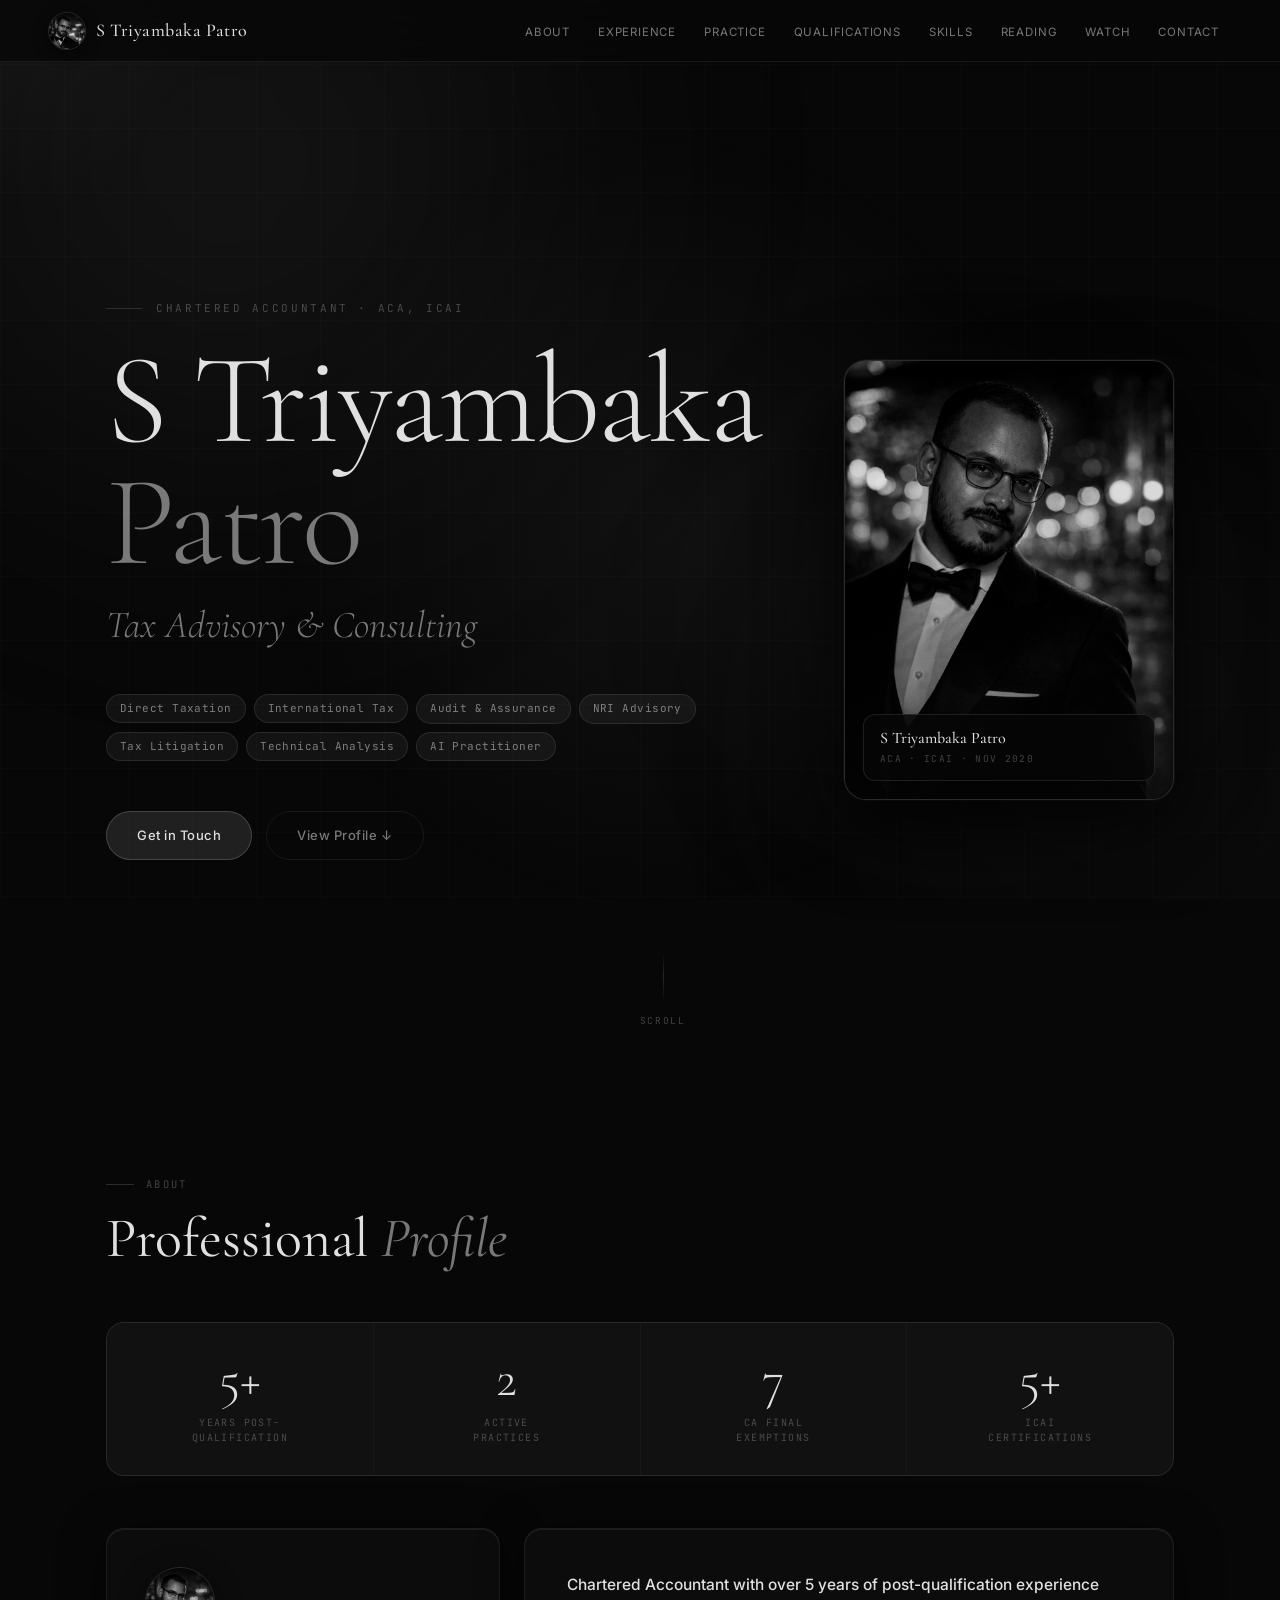
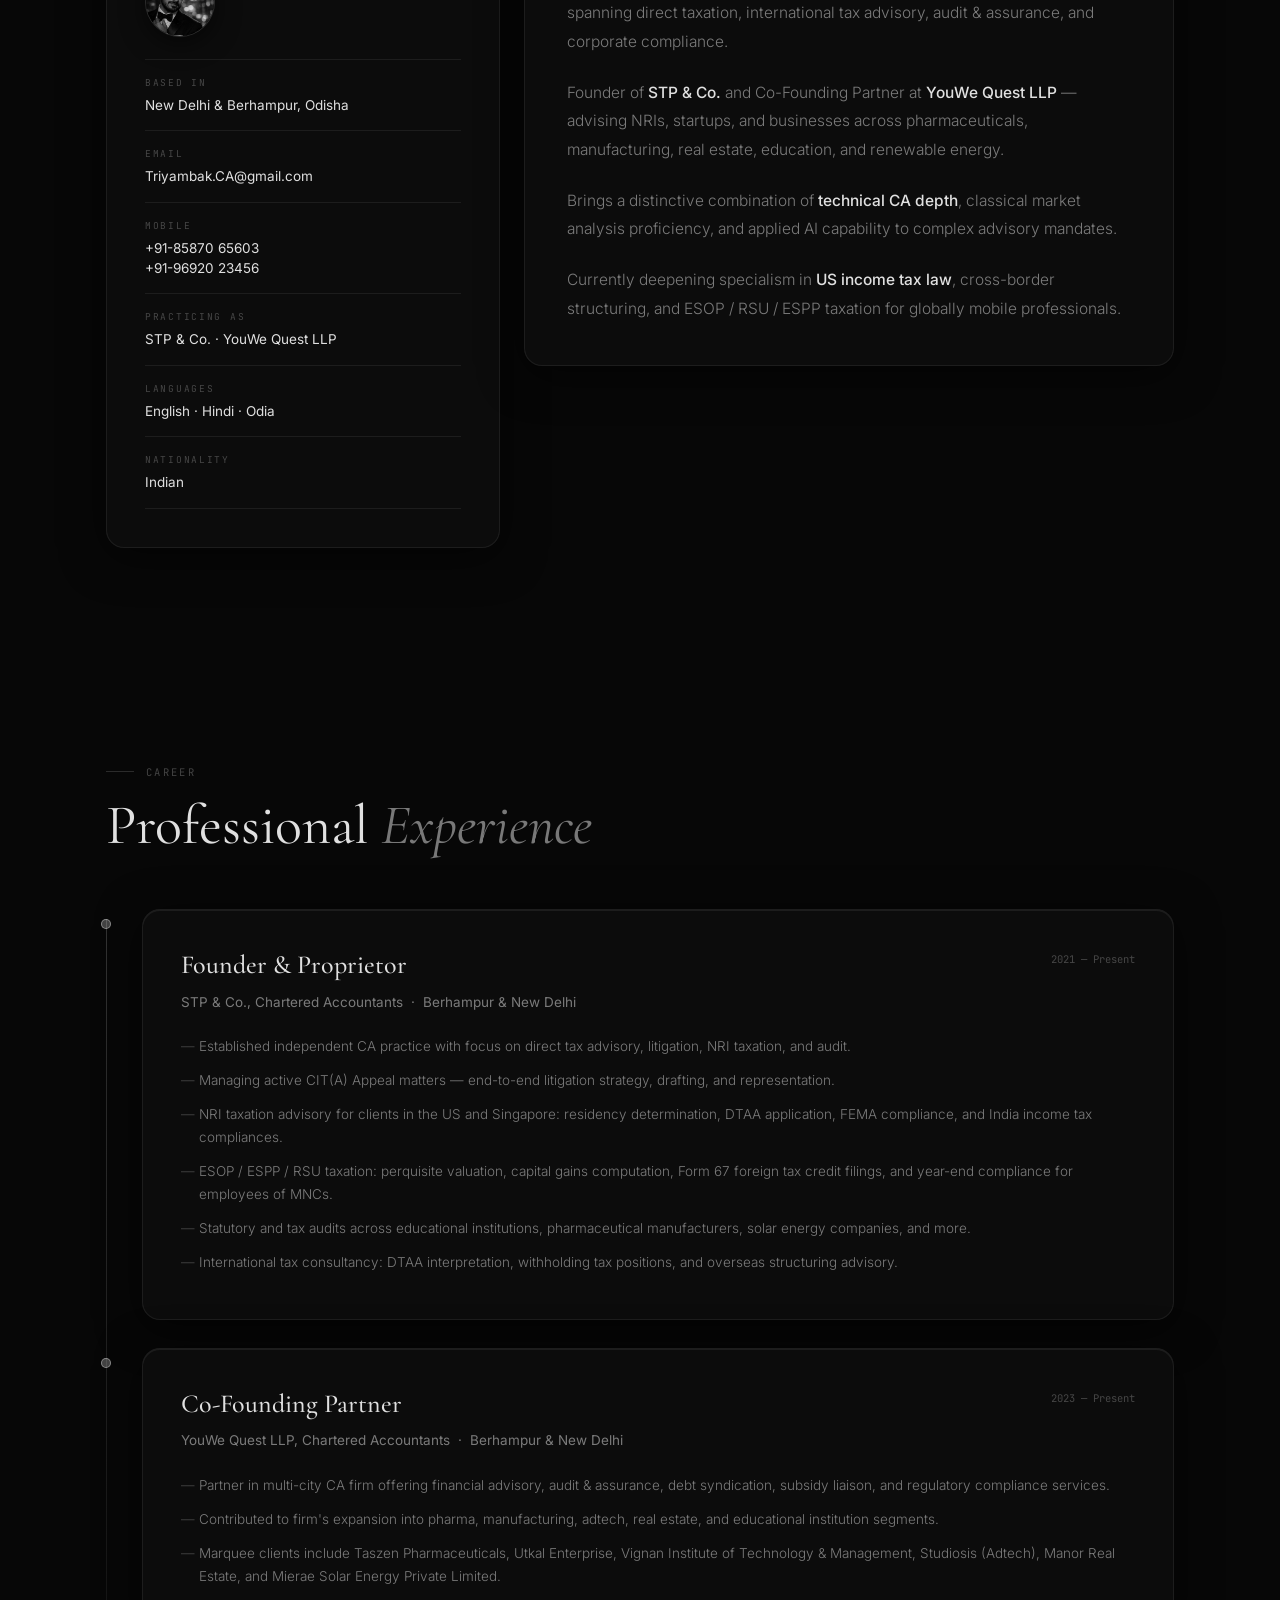
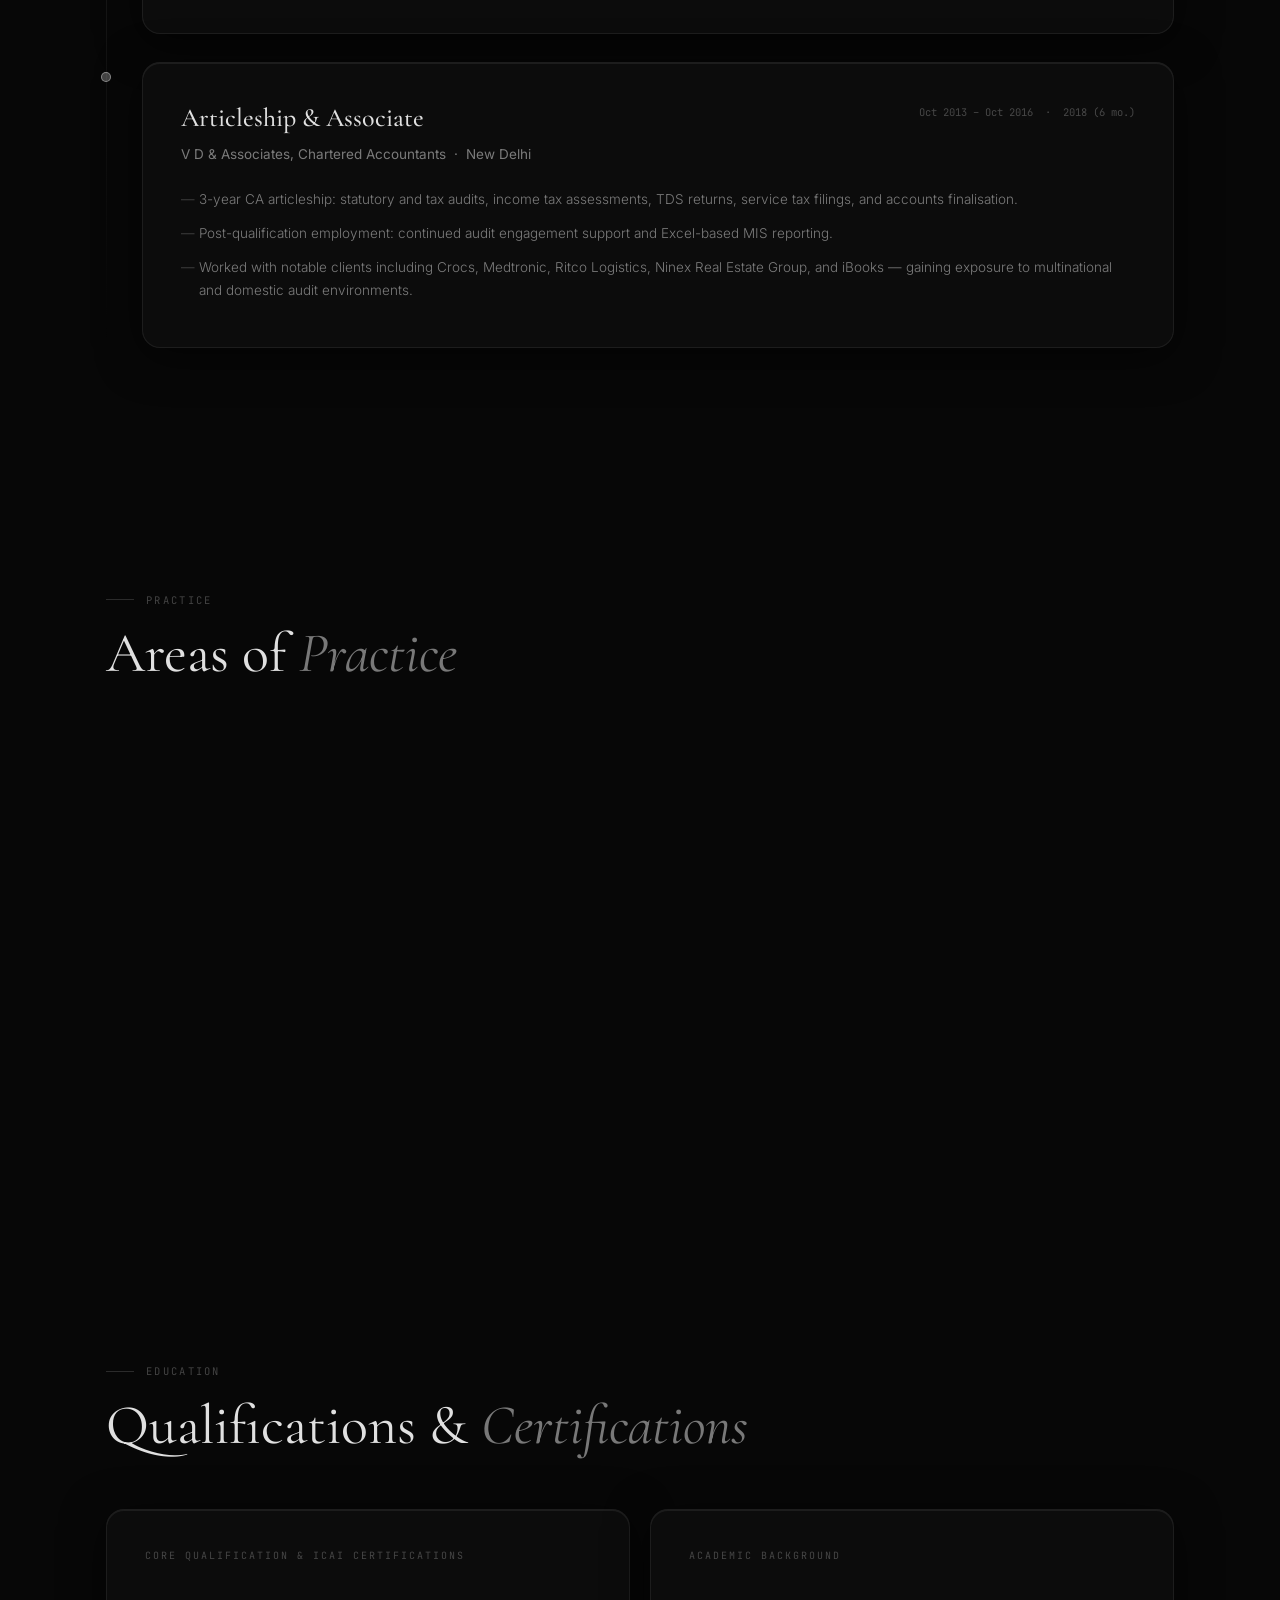
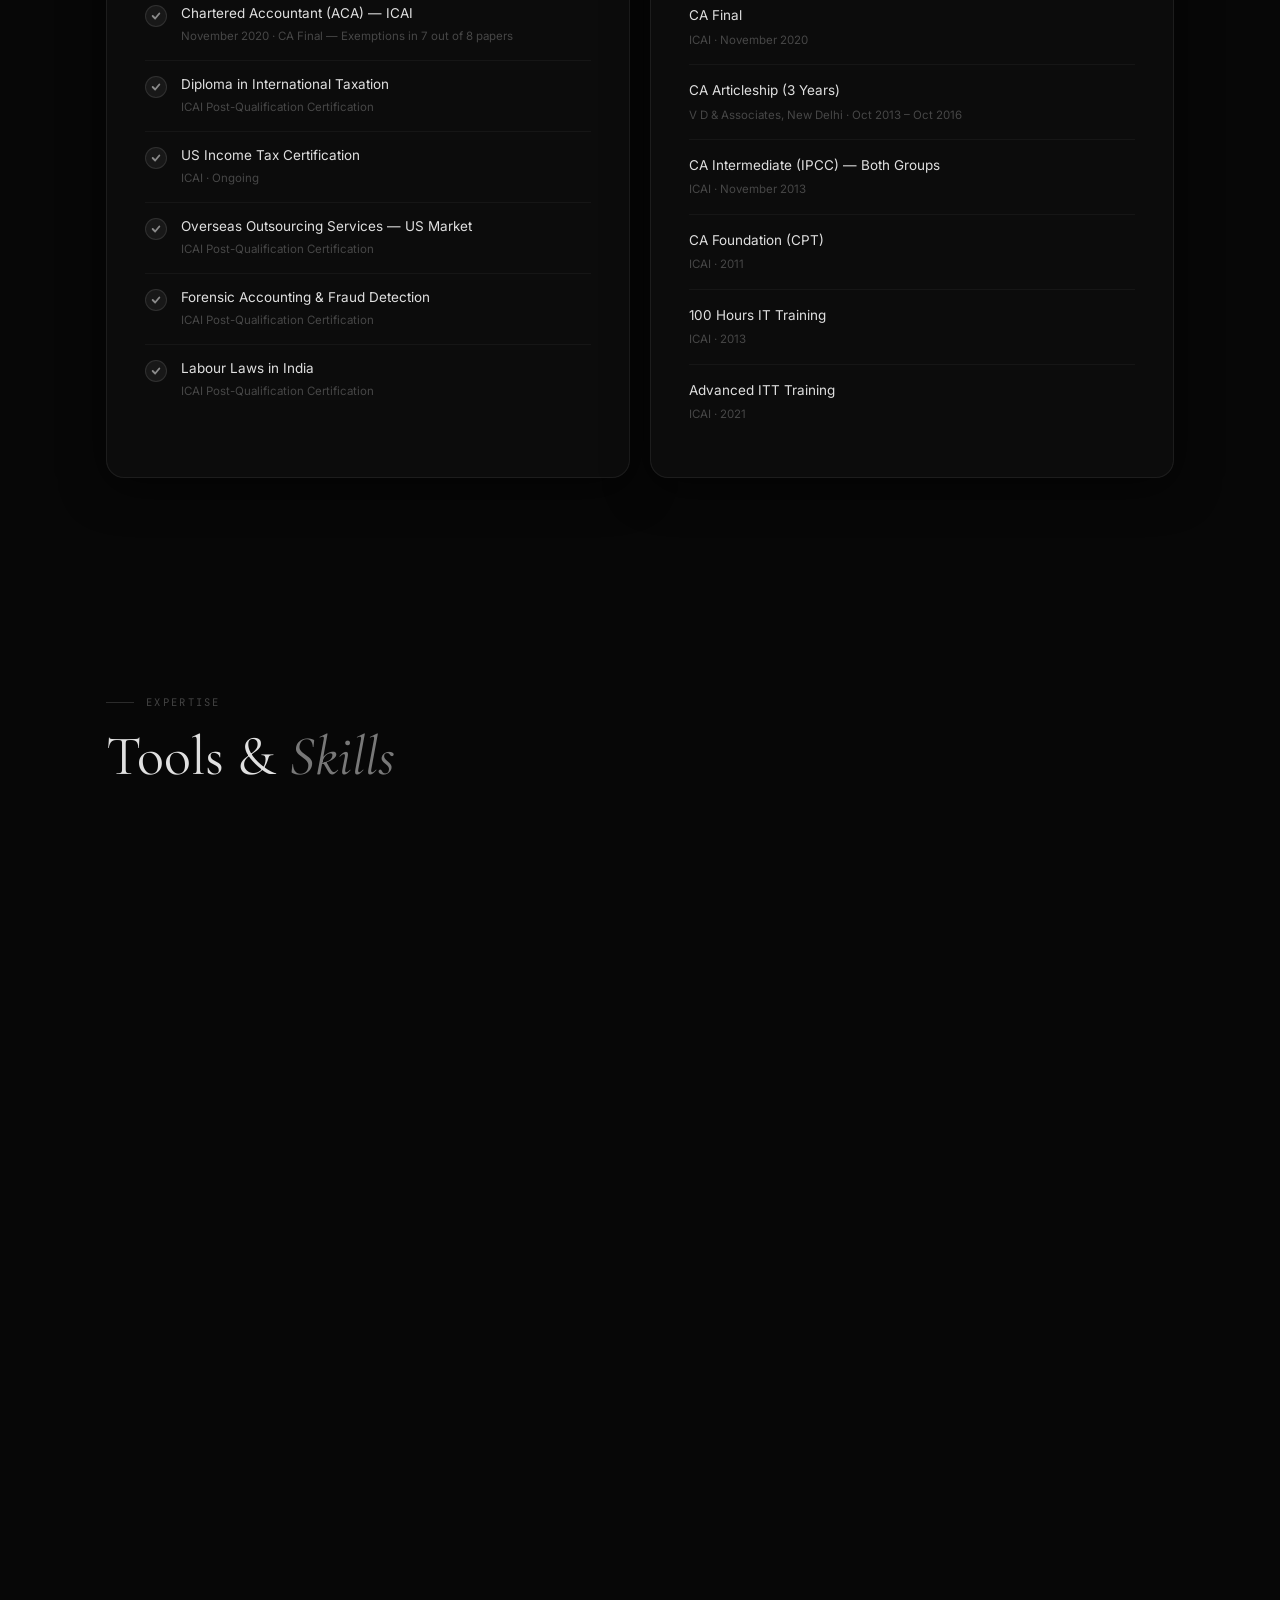
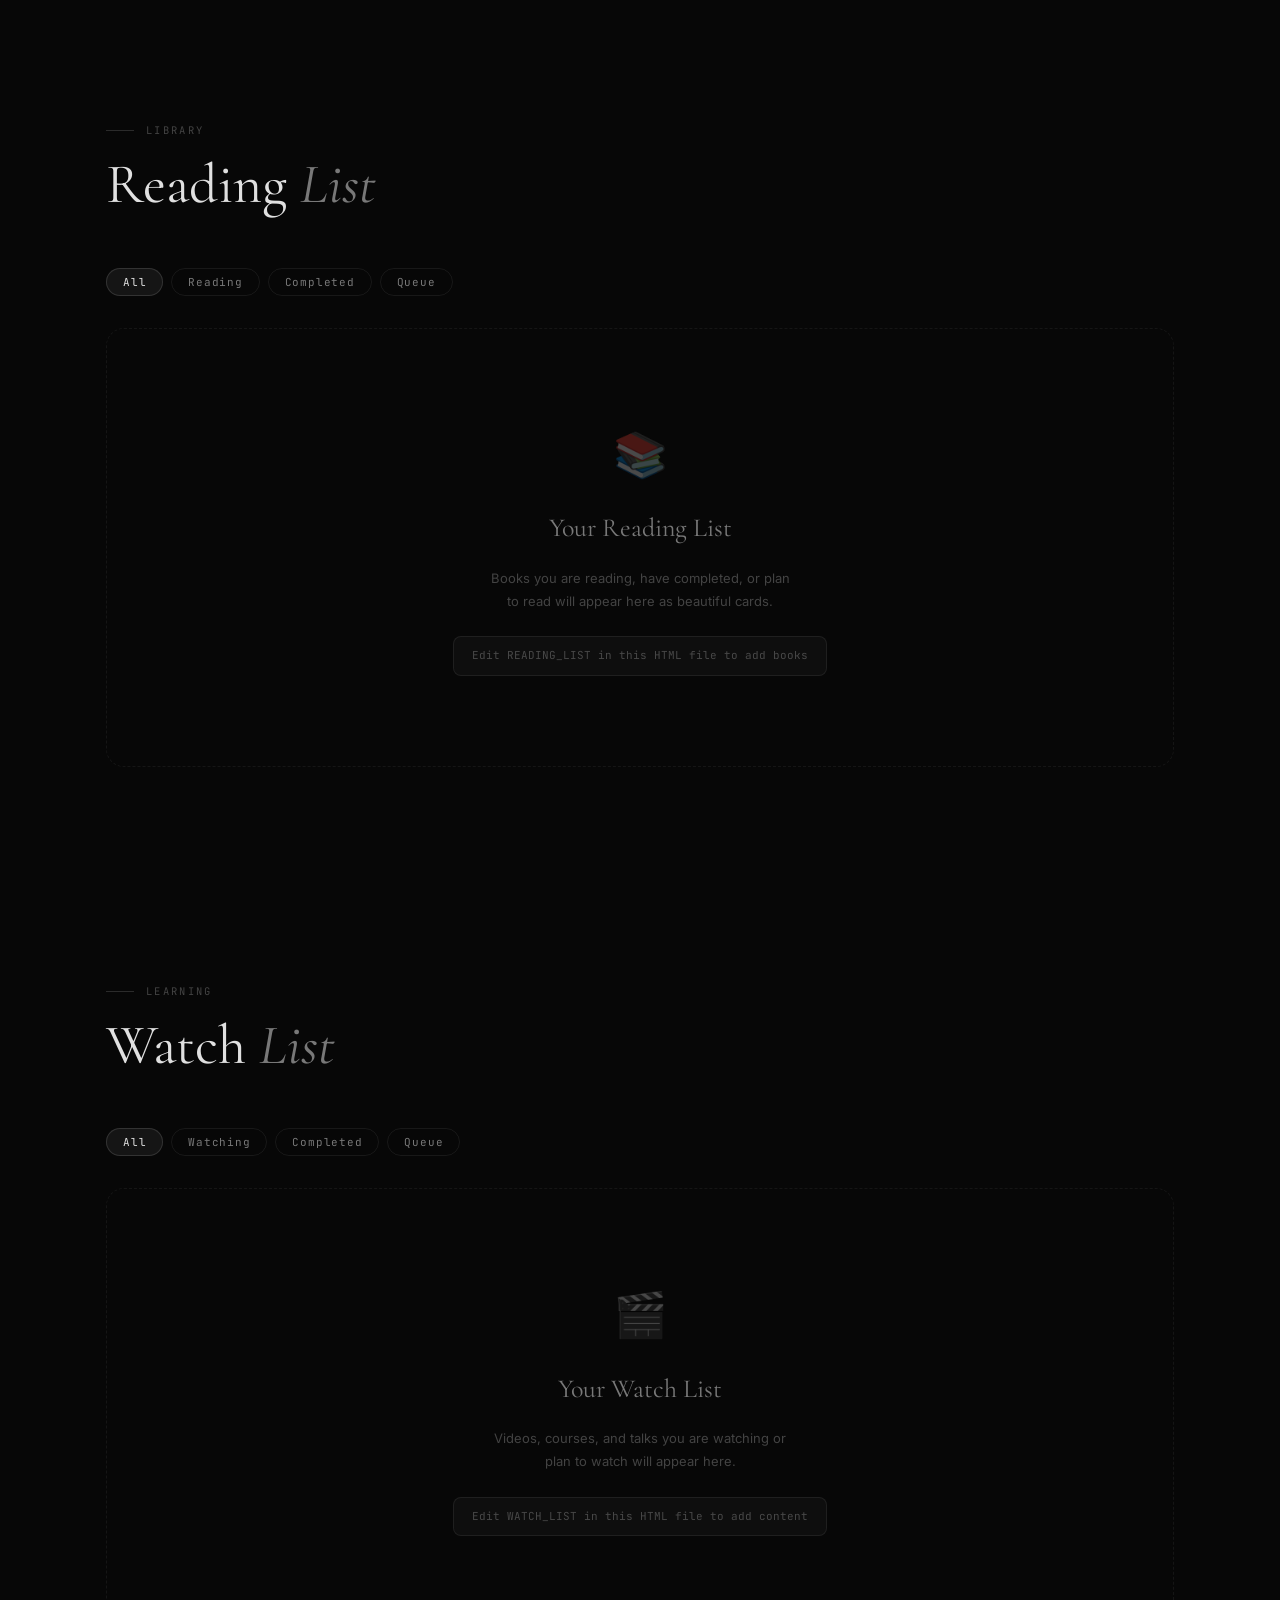
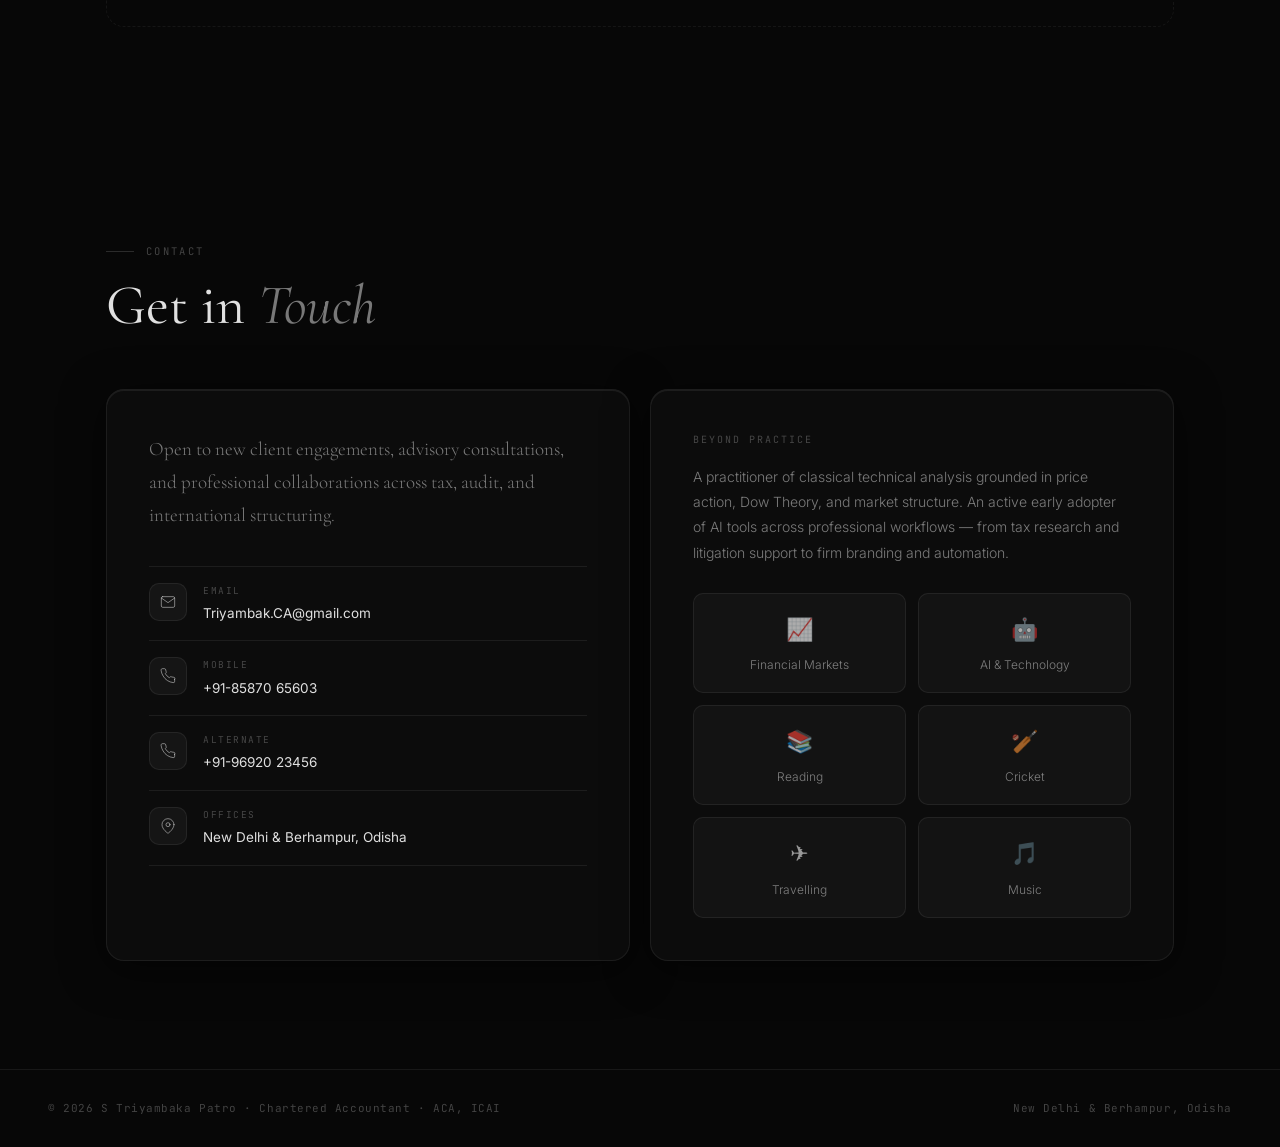
==== commit a35091a4: "Replace nav logo with circular profile avatar; ignore mockup folder Co-Authored-By: Claude Opus 4.7 " ====
--- a/index.html
+++ b/index.html
@@ -117,11 +117,16 @@
       letter-spacing: 0.03em;
     }
     .logo-badge {
-      width: 34px; height: 34px; border-radius: 9px;
-      background: rgba(255,255,255,0.055); border: 1px solid var(--border-h);
-      display: flex; align-items: center; justify-content: center;
-      font-family: var(--font-m); font-size: 11px; letter-spacing: 0.05em;
-      color: var(--t2);
+      width: 38px; height: 38px; border-radius: 50%;
+      border: 1px solid var(--border-h);
+      overflow: hidden; flex-shrink: 0;
+      box-shadow: 0 4px 14px rgba(0,0,0,0.5);
+    }
+    .logo-badge img {
+      width: 100%; height: 100%;
+      object-fit: cover; object-position: center top;
+      filter: contrast(1.06) brightness(0.92);
+      display: block;
     }
 
     .nav-links {
@@ -675,9 +680,11 @@
 
   <!-- ════════════════ NAV ════════════════ -->
   <nav id="navbar">
-    <a href="#hero" class="nav-logo">
-      <span class="logo-badge">STP</span>
-      Triyambaka Patro
+    <a href="#hero" class="nav-logo" aria-label="S Triyambaka Patro — Home">
+      <span class="logo-badge">
+        <img src="Photos/ChatGPT Image Dec 16, 2025, 09_36_41 PM.png" alt="S Triyambaka Patro">
+      </span>
+      S Triyambaka Patro
     </a>
     <ul class="nav-links" id="navLinks">
       <li><a href="#about">About</a></li>
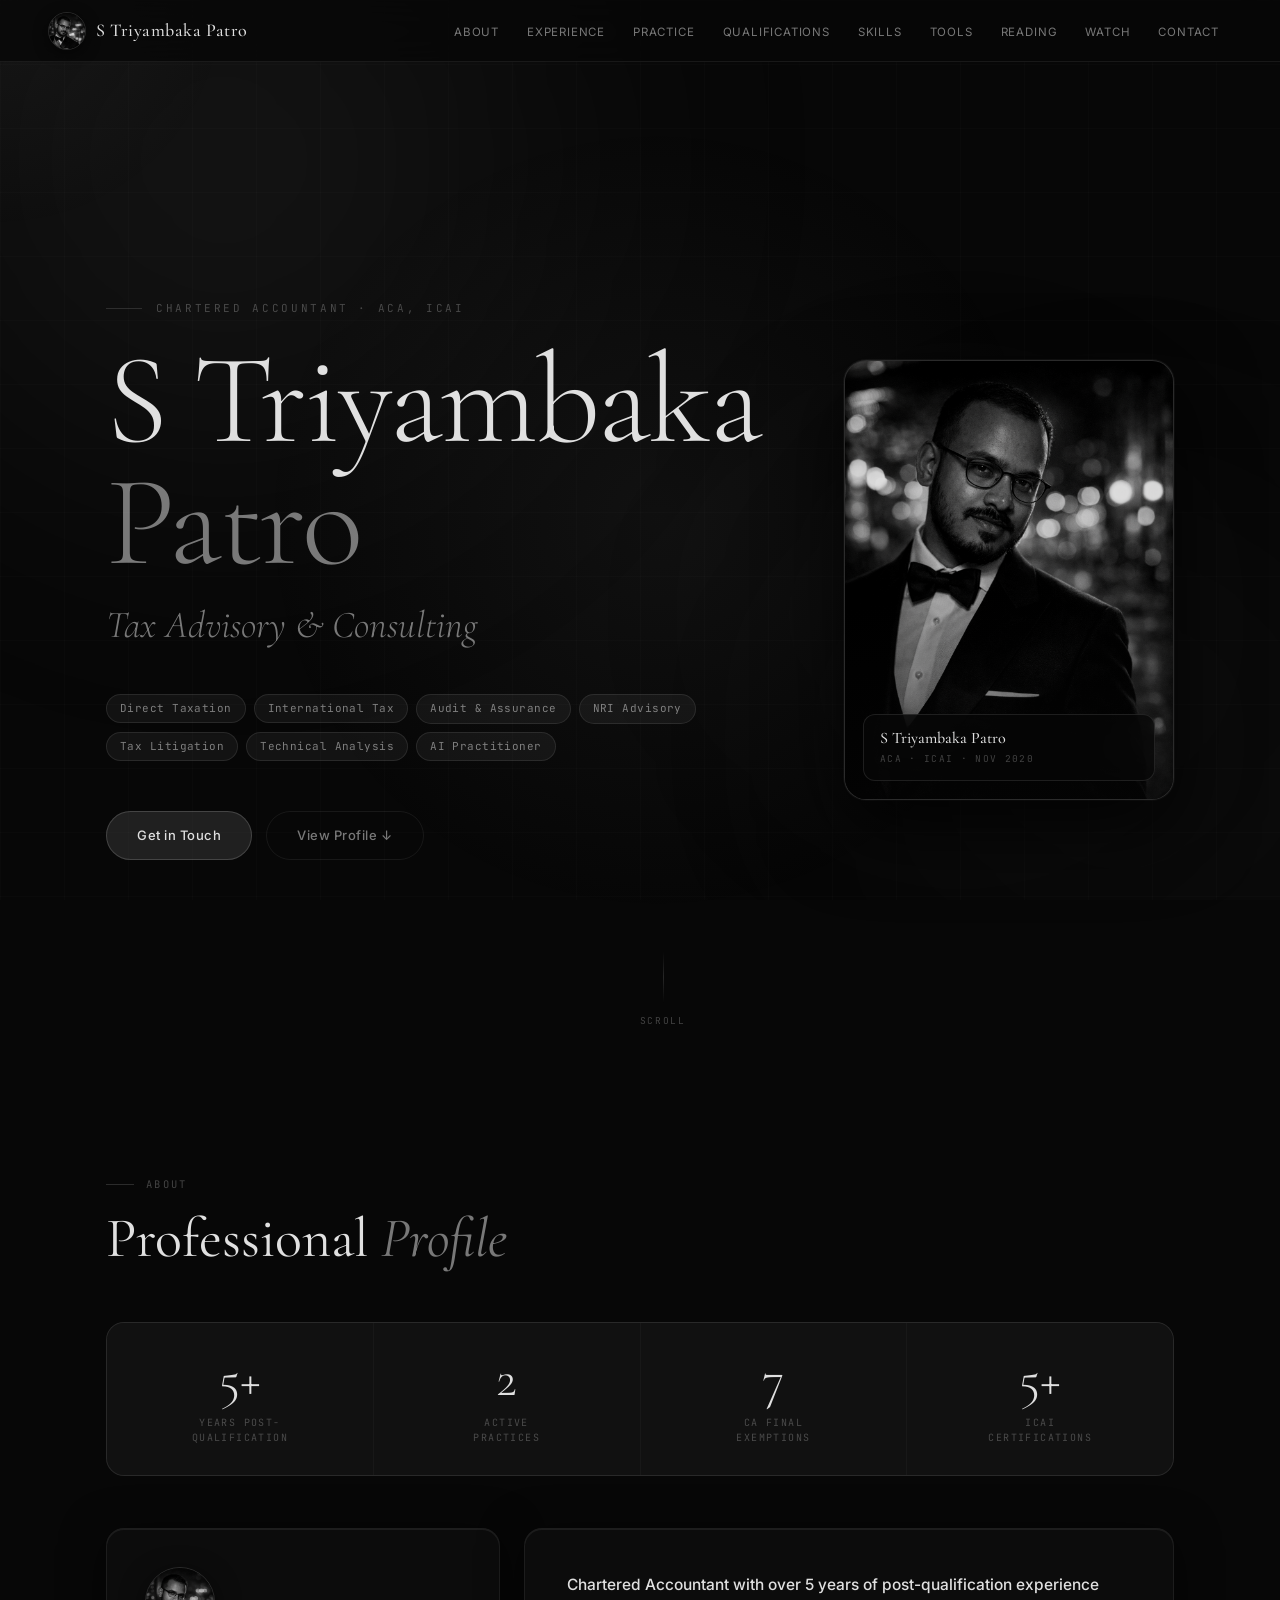
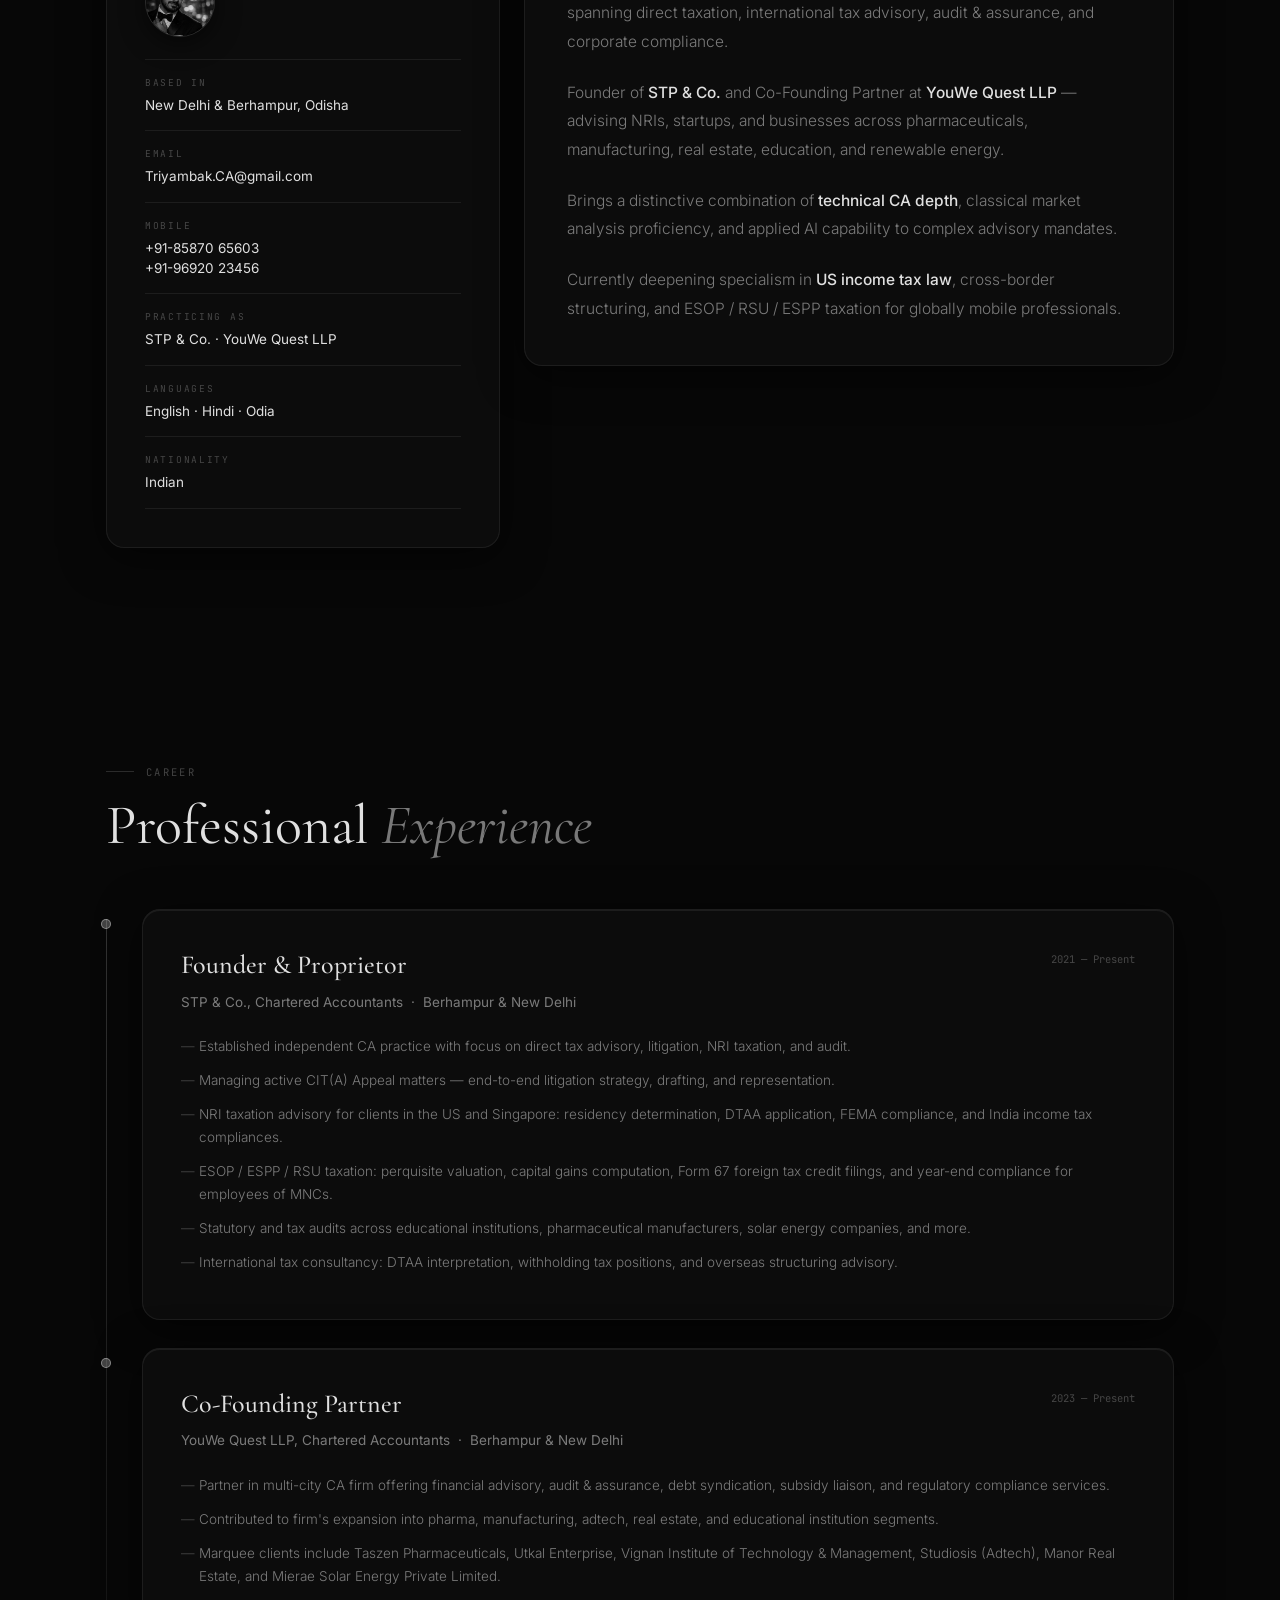
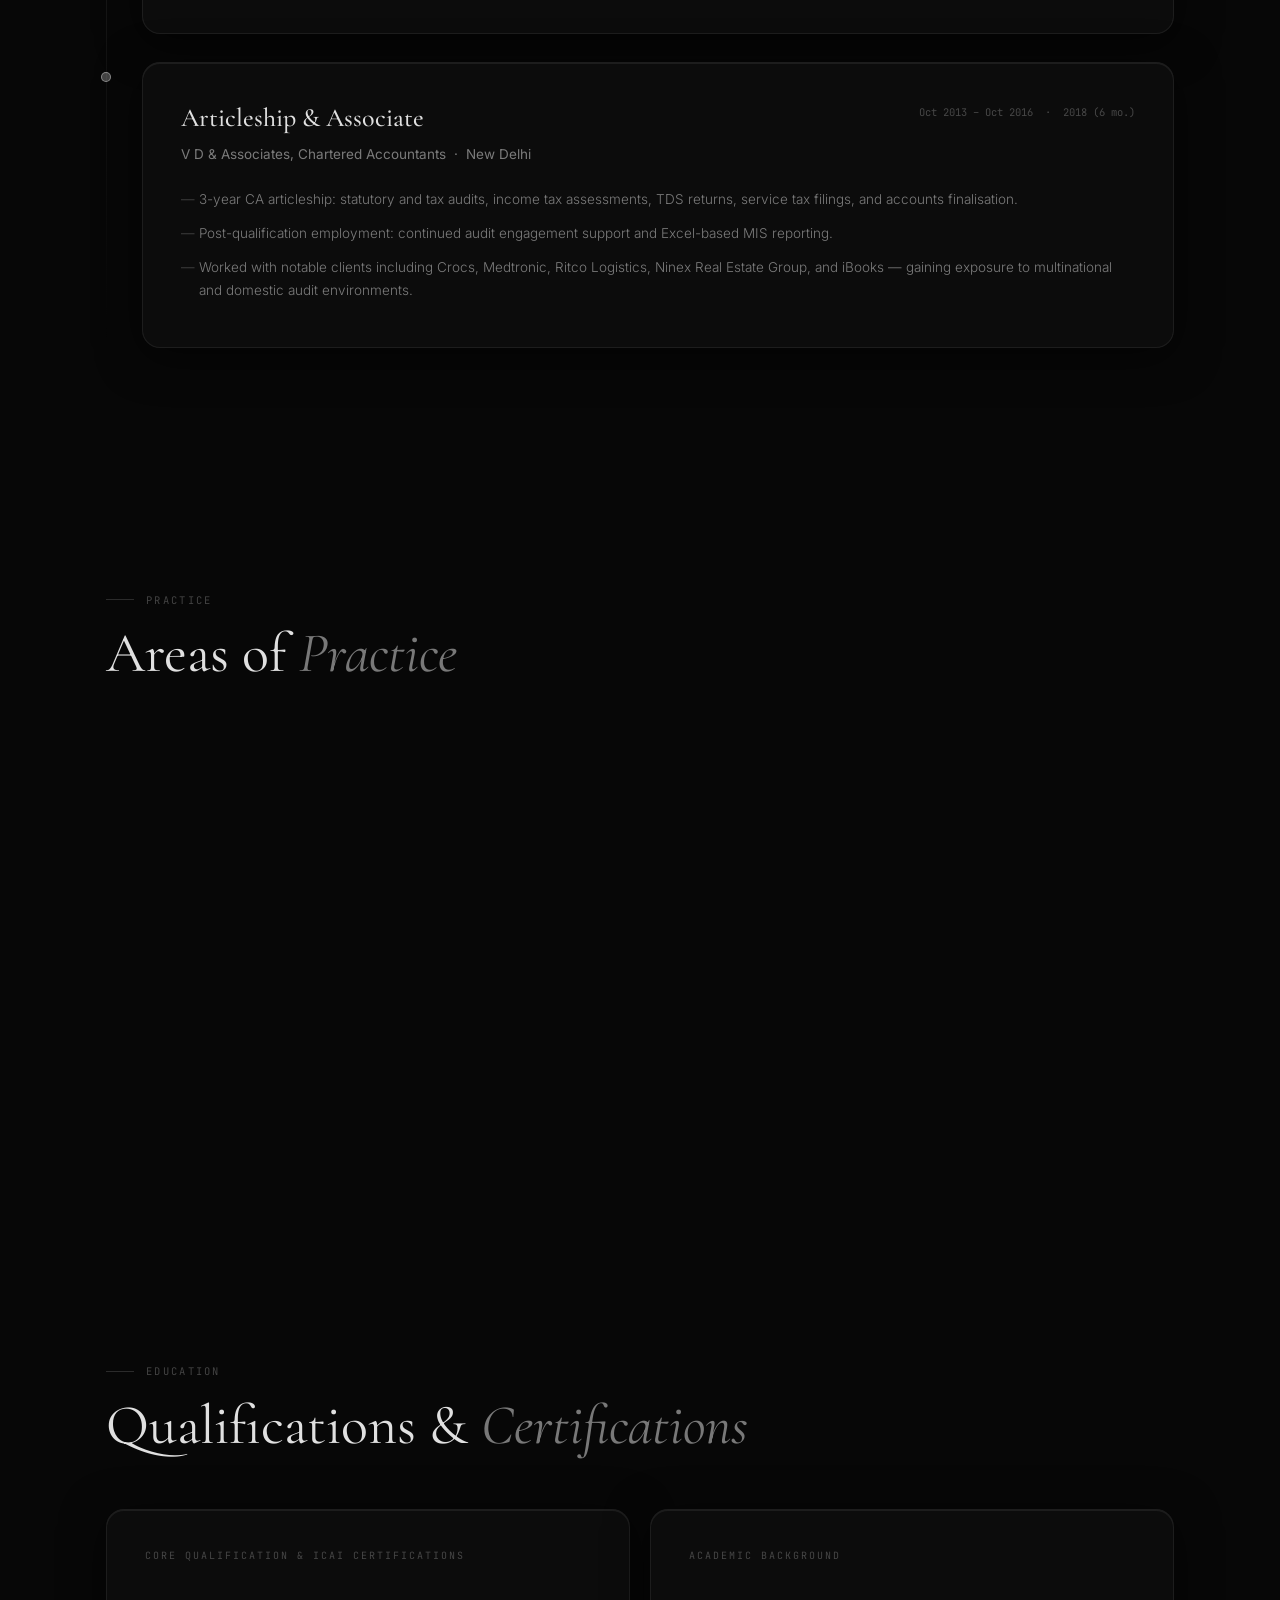
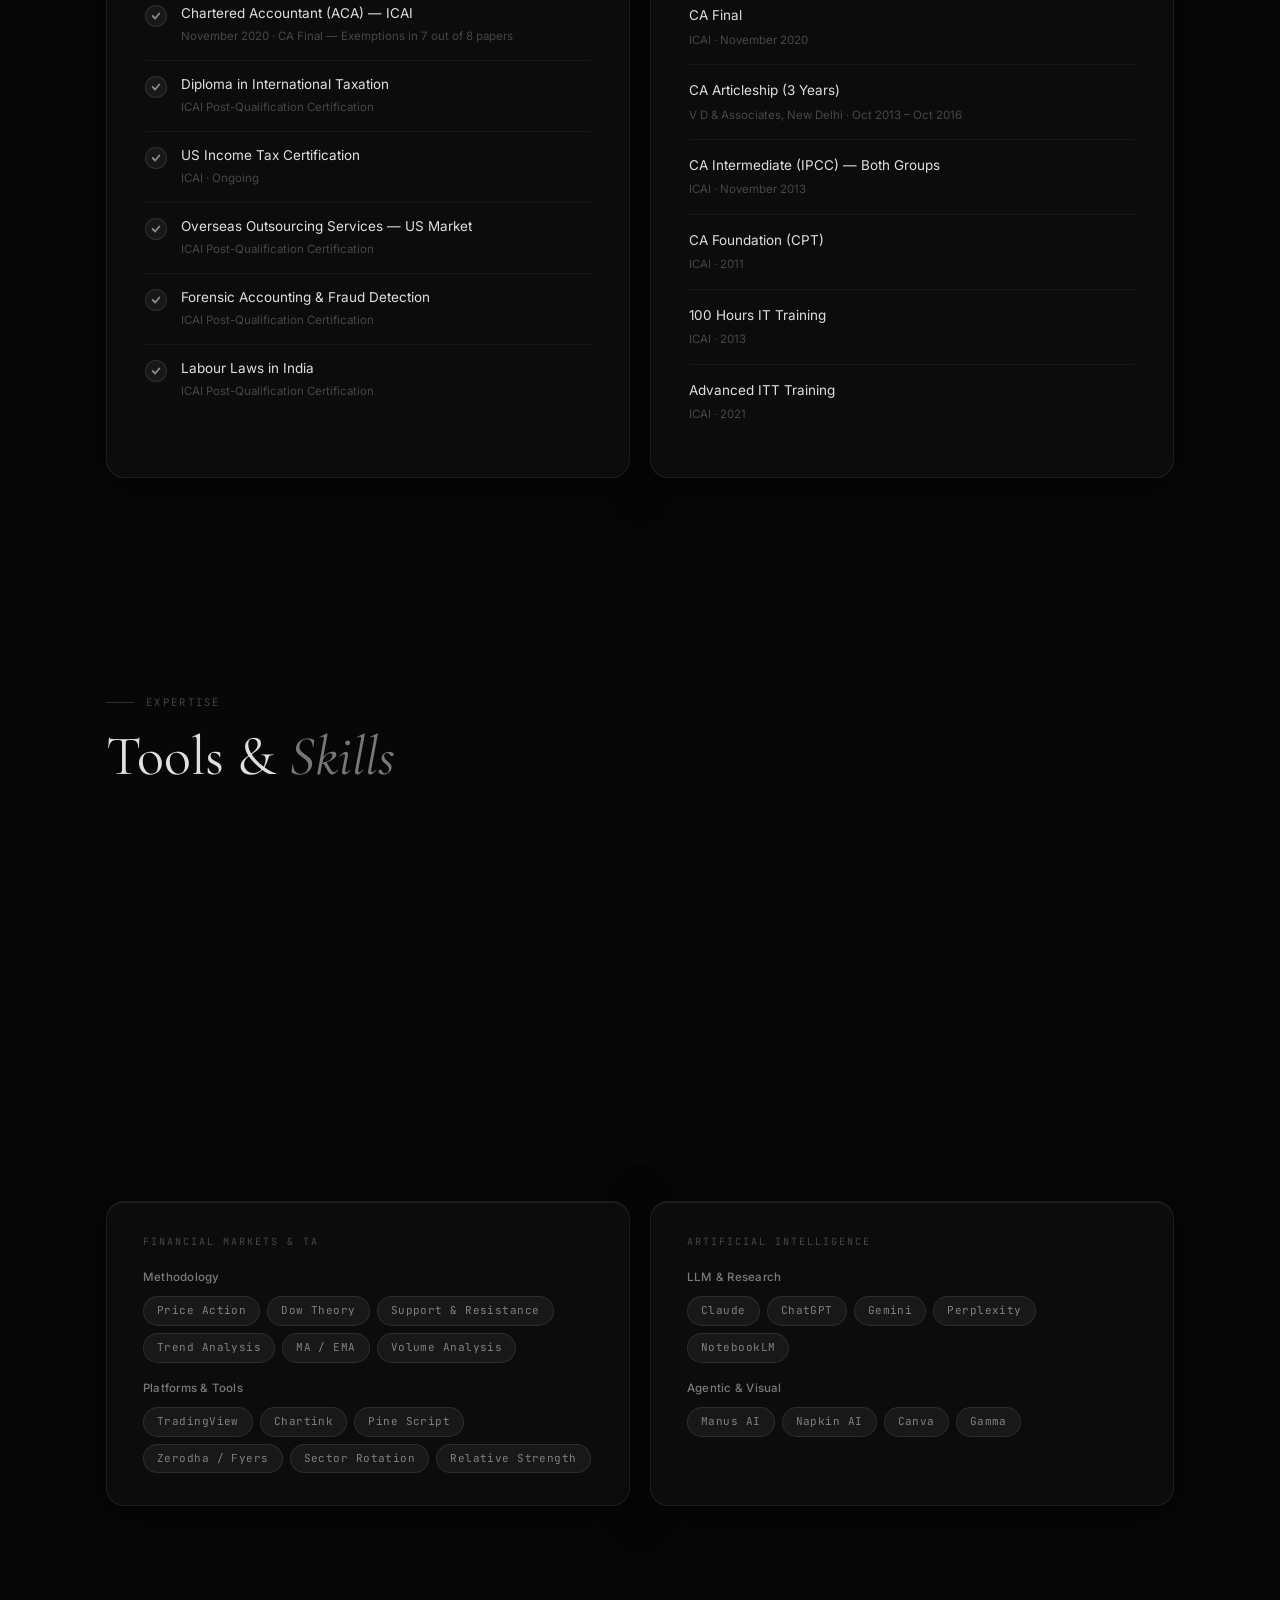
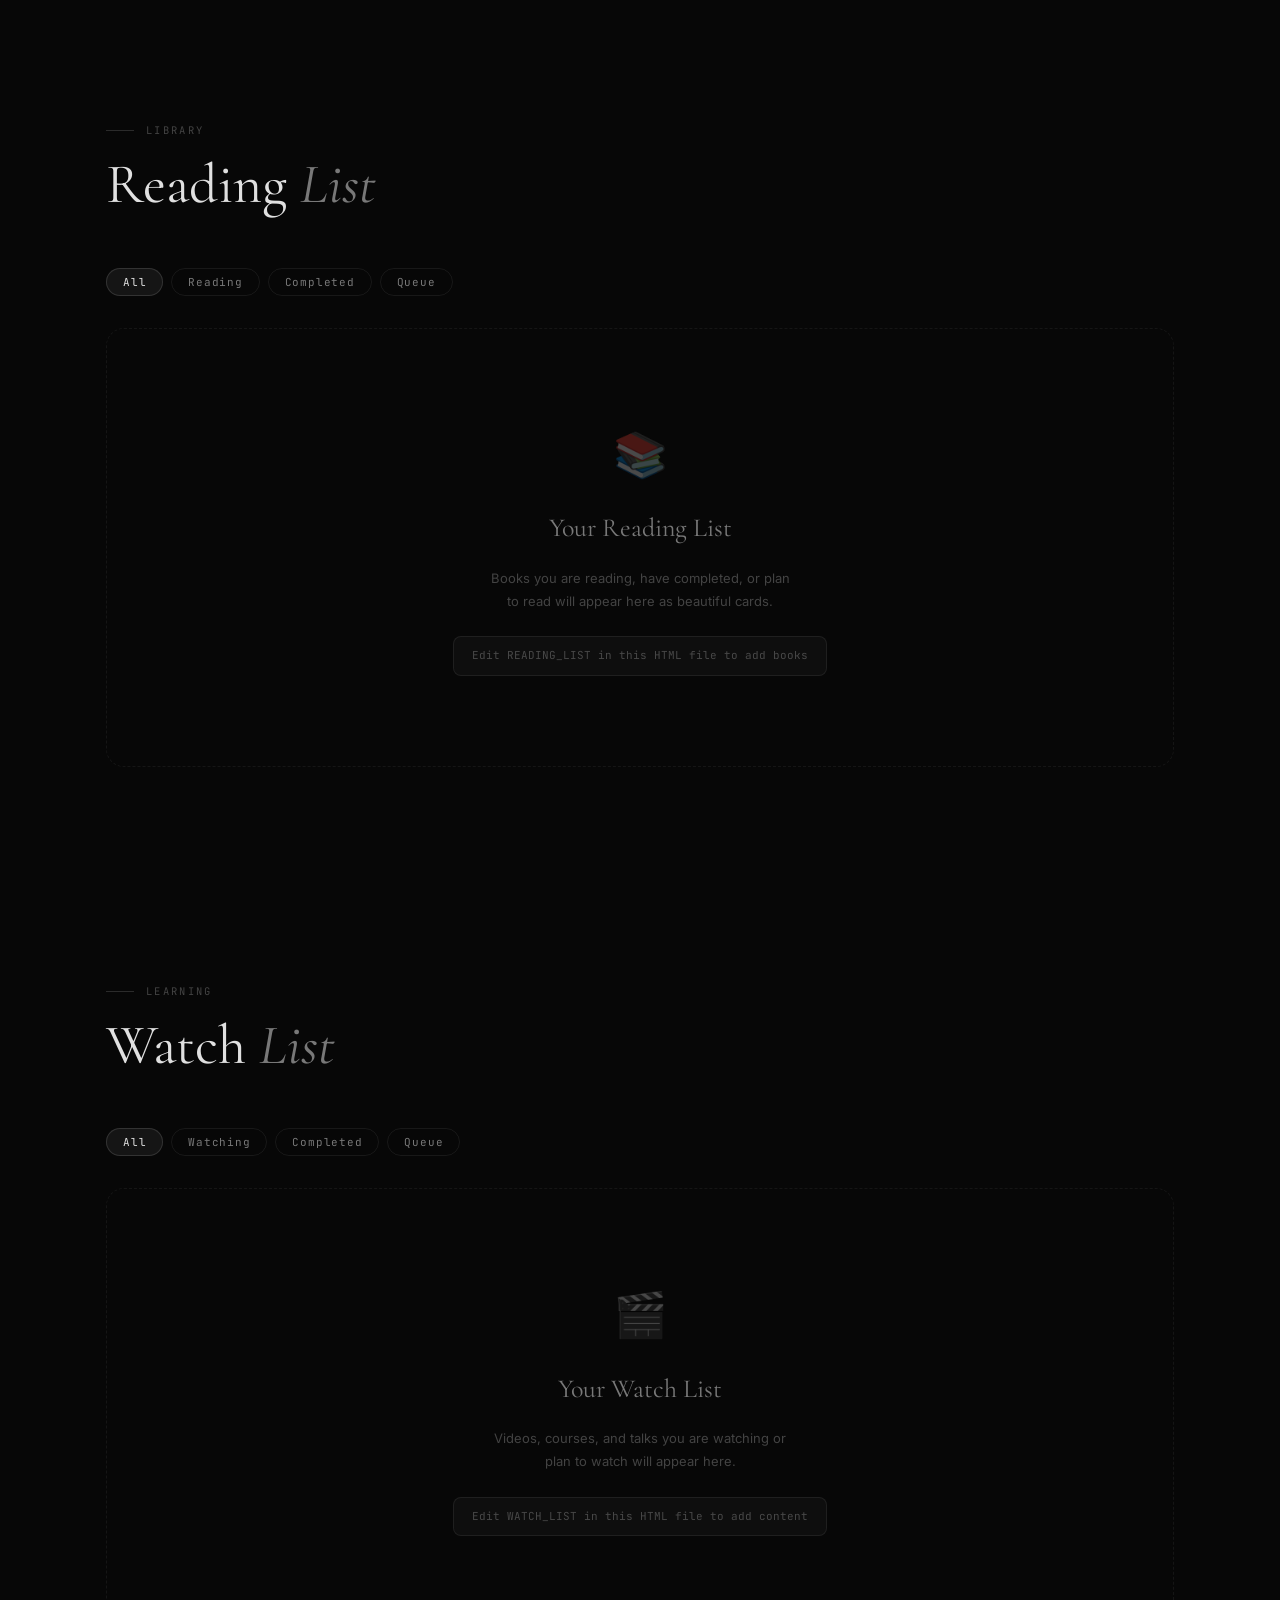
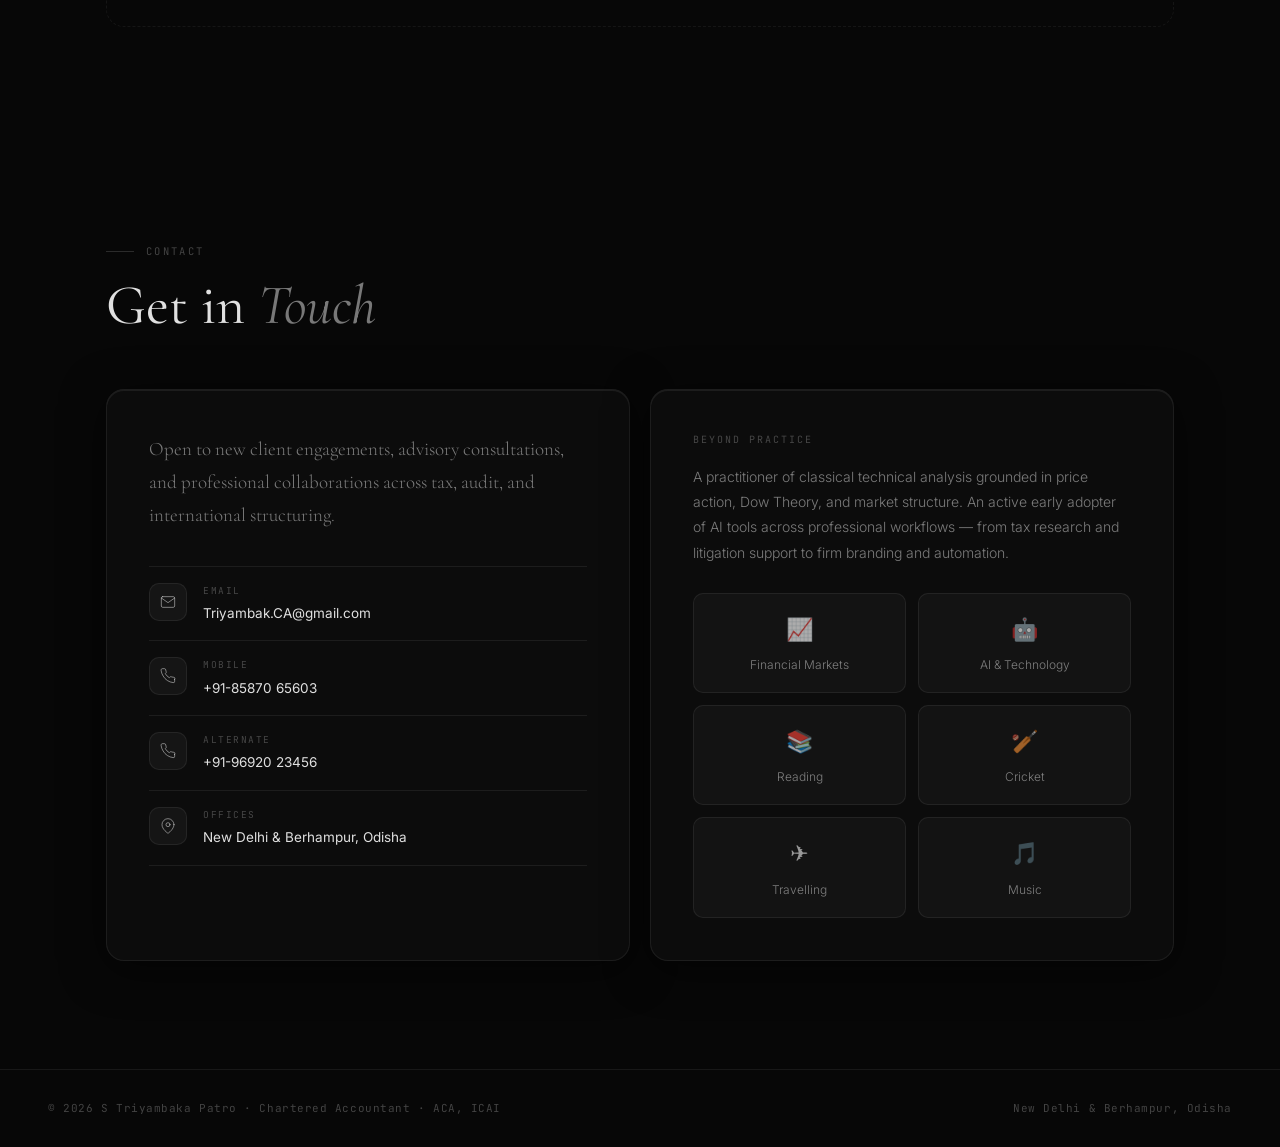
==== commit 45810029: "Add Tools section + RMV indicator page - Extract shared CSS into assets/site.css; link from all page" ====
--- a/index.html
+++ b/index.html
@@ -8,664 +8,7 @@
   <link rel="preconnect" href="https://fonts.googleapis.com">
   <link rel="preconnect" href="https://fonts.gstatic.com" crossorigin>
   <link href="https://fonts.googleapis.com/css2?family=Cormorant+Garamond:ital,wght@0,300;0,400;0,500;0,600;1,300;1,400;1,500&family=Inter:wght@300;400;500;600&family=JetBrains+Mono:wght@300;400&display=swap" rel="stylesheet">
-  <style>
-    /* ─────────────────────────────────────────
-       RESET & BASE
-    ───────────────────────────────────────── */
-    *, *::before, *::after { box-sizing: border-box; margin: 0; padding: 0; }
-
-    :root {
-      --bg:            #070707;
-      --card-bg:       rgba(16, 16, 16, 0.72);
-      --card-bg-h:     rgba(24, 24, 24, 0.85);
-      --border:        rgba(255,255,255,0.07);
-      --border-h:      rgba(255,255,255,0.13);
-      --t1:            #e0e0e0;
-      --t2:            rgba(224,224,224,0.52);
-      --t3:            rgba(224,224,224,0.28);
-      --silver:        rgba(200,200,200,0.8);
-      --radius:        18px;
-      --radius-sm:     10px;
-      --ease:          cubic-bezier(0.25,0.46,0.45,0.94);
-      --trans:         0.35s var(--ease);
-      --font-d:        'Cormorant Garamond', Georgia, serif;
-      --font-b:        'Inter', system-ui, sans-serif;
-      --font-m:        'JetBrains Mono', 'Courier New', monospace;
-    }
-
-    html { scroll-behavior: smooth; background: var(--bg); }
-
-    body {
-      font-family: var(--font-b);
-      color: var(--t1);
-      background: var(--bg);
-      overflow-x: hidden;
-      -webkit-font-smoothing: antialiased;
-      line-height: 1.6;
-    }
-
-    a { color: inherit; text-decoration: none; }
-    ul { list-style: none; }
-
-    /* ─────────────────────────────────────────
-       BACKGROUND LAYER
-    ───────────────────────────────────────── */
-    .bg-layer {
-      position: fixed; inset: 0; z-index: 0;
-      overflow: hidden; pointer-events: none;
-    }
-
-    .orb {
-      position: absolute; border-radius: 50%;
-      filter: blur(110px); will-change: transform;
-    }
-    .orb-1 {
-      width: 75vw; height: 75vw;
-      background: radial-gradient(circle at center, rgba(130,130,130,0.13) 0%, transparent 70%);
-      top: -25vw; left: -20vw;
-      animation: drift1 38s ease-in-out infinite alternate;
-    }
-    .orb-2 {
-      width: 55vw; height: 55vw;
-      background: radial-gradient(circle at center, rgba(100,100,100,0.09) 0%, transparent 70%);
-      bottom: -15vw; right: -15vw;
-      animation: drift2 48s ease-in-out infinite alternate;
-    }
-    .orb-3 {
-      width: 40vw; height: 40vw;
-      background: radial-gradient(circle at center, rgba(80,80,80,0.07) 0%, transparent 70%);
-      top: 40%; left: 55%;
-      animation: drift3 58s ease-in-out infinite alternate;
-    }
-    @keyframes drift1 { from { transform: translate(0,0) scale(1); }    to { transform: translate(7vw,5vw) scale(1.1); } }
-    @keyframes drift2 { from { transform: translate(0,0) scale(1); }    to { transform: translate(-5vw,-7vw) scale(1.08); } }
-    @keyframes drift3 { from { transform: translate(0,0) scale(1); }    to { transform: translate(-4vw,4vw) scale(0.92); } }
-
-    .grid-lines {
-      position: absolute; inset: 0;
-      background-image:
-        linear-gradient(rgba(255,255,255,0.016) 1px, transparent 1px),
-        linear-gradient(90deg, rgba(255,255,255,0.016) 1px, transparent 1px);
-      background-size: 64px 64px;
-    }
-
-    /* Cursor glow (added via JS) */
-    #cursor-glow {
-      position: fixed; pointer-events: none; z-index: 1;
-      width: 500px; height: 500px;
-      border-radius: 50%;
-      background: radial-gradient(circle at center, rgba(170,170,170,0.055) 0%, transparent 65%);
-      transform: translate(-50%,-50%);
-      transition: left 0.08s linear, top 0.08s linear;
-    }
-
-    /* ─────────────────────────────────────────
-       NAVIGATION
-    ───────────────────────────────────────── */
-    nav {
-      position: fixed; top: 0; left: 0; right: 0; z-index: 1000;
-      height: 62px; padding: 0 48px;
-      display: flex; align-items: center; justify-content: space-between;
-      background: rgba(7,7,7,0.78);
-      backdrop-filter: blur(28px); -webkit-backdrop-filter: blur(28px);
-      border-bottom: 1px solid var(--border);
-    }
-
-    .nav-logo {
-      display: flex; align-items: center; gap: 10px;
-      font-family: var(--font-d); font-size: 18px; font-weight: 500;
-      letter-spacing: 0.03em;
-    }
-    .logo-badge {
-      width: 38px; height: 38px; border-radius: 50%;
-      border: 1px solid var(--border-h);
-      overflow: hidden; flex-shrink: 0;
-      box-shadow: 0 4px 14px rgba(0,0,0,0.5);
-    }
-    .logo-badge img {
-      width: 100%; height: 100%;
-      object-fit: cover; object-position: center top;
-      filter: contrast(1.06) brightness(0.92);
-      display: block;
-    }
-
-    .nav-links {
-      display: flex; gap: 2px; align-items: center;
-    }
-    .nav-links a {
-      padding: 6px 13px; font-size: 11.5px; font-weight: 400;
-      letter-spacing: 0.07em; text-transform: uppercase;
-      color: var(--t2); border-radius: 7px;
-      transition: var(--trans);
-    }
-    .nav-links a:hover, .nav-links a.active {
-      color: var(--t1); background: rgba(255,255,255,0.06);
-    }
-
-    .nav-hamburger {
-      display: none; flex-direction: column; gap: 5px;
-      cursor: pointer; padding: 8px; border: none; background: none;
-    }
-    .nav-hamburger span {
-      display: block; width: 22px; height: 1px;
-      background: var(--t2); transition: var(--trans);
-    }
-
-    /* Mobile menu */
-    .mobile-menu {
-      display: none; position: fixed; inset: 0; z-index: 999;
-      background: rgba(7,7,7,0.97);
-      backdrop-filter: blur(30px); -webkit-backdrop-filter: blur(30px);
-      flex-direction: column; align-items: center; justify-content: center; gap: 20px;
-    }
-    .mobile-menu.open { display: flex; }
-    .mobile-menu a {
-      font-family: var(--font-d); font-size: 36px; font-weight: 300;
-      color: var(--t1); letter-spacing: 0.05em;
-      transition: var(--trans);
-    }
-    .mobile-menu a:hover { color: var(--t2); }
-    .mobile-menu-close {
-      position: absolute; top: 24px; right: 32px;
-      background: none; border: none; color: var(--t2);
-      font-size: 28px; cursor: pointer; font-weight: 300;
-    }
-
-    /* ─────────────────────────────────────────
-       LAYOUT
-    ───────────────────────────────────────── */
-    main { position: relative; z-index: 1; padding-top: 62px; }
-
-    .container { max-width: 1140px; margin: 0 auto; padding: 0 36px; }
-
-    section { padding: 108px 0; }
-
-    /* ─────────────────────────────────────────
-       SECTION HEADERS
-    ───────────────────────────────────────── */
-    .eyebrow {
-      font-family: var(--font-m); font-size: 10.5px; letter-spacing: 0.22em;
-      text-transform: uppercase; color: var(--t3); margin-bottom: 14px;
-      display: flex; align-items: center; gap: 12px;
-    }
-    .eyebrow::before {
-      content: ''; display: block; width: 28px; height: 1px;
-      background: rgba(255,255,255,0.15);
-    }
-
-    .sec-title {
-      font-family: var(--font-d); font-size: clamp(38px, 5vw, 56px);
-      font-weight: 400; line-height: 1.12; color: var(--t1); margin-bottom: 52px;
-    }
-    .sec-title em { font-style: italic; color: var(--t2); }
-
-    /* ─────────────────────────────────────────
-       GLASS CARD
-    ───────────────────────────────────────── */
-    .glass {
-      background: var(--card-bg);
-      backdrop-filter: blur(22px); -webkit-backdrop-filter: blur(22px);
-      border: 1px solid var(--border);
-      border-radius: var(--radius);
-      box-shadow: 0 8px 44px rgba(0,0,0,0.55), inset 0 1px 0 rgba(255,255,255,0.07);
-      transition: var(--trans);
-    }
-    .glass:hover {
-      background: var(--card-bg-h);
-      border-color: var(--border-h);
-      box-shadow: 0 14px 56px rgba(0,0,0,0.65), inset 0 1px 0 rgba(255,255,255,0.1);
-      transform: translateY(-3px);
-    }
-    .glass-flat { /* no hover lift */
-      background: var(--card-bg);
-      backdrop-filter: blur(22px); -webkit-backdrop-filter: blur(22px);
-      border: 1px solid var(--border);
-      border-radius: var(--radius);
-      box-shadow: 0 8px 44px rgba(0,0,0,0.55), inset 0 1px 0 rgba(255,255,255,0.07);
-    }
-
-    /* ─────────────────────────────────────────
-       TAGS / PILLS
-    ───────────────────────────────────────── */
-    .tag {
-      display: inline-block; padding: 5px 13px;
-      background: rgba(255,255,255,0.05); border: 1px solid rgba(255,255,255,0.09);
-      border-radius: 100px; font-family: var(--font-m); font-size: 11px;
-      letter-spacing: 0.04em; color: var(--t2); transition: var(--trans);
-    }
-    .tag:hover { border-color: var(--border-h); color: var(--t1); }
-
-    /* ─────────────────────────────────────────
-       HERO SECTION
-    ───────────────────────────────────────── */
-    #hero {
-      min-height: 100vh; display: flex; align-items: center;
-      position: relative; overflow: hidden;
-    }
-
-    .hero-spotlight {
-      position: absolute; width: 900px; height: 900px; pointer-events: none;
-      background: radial-gradient(ellipse at center, rgba(160,160,160,0.07) 0%, transparent 62%);
-      top: 50%; left: 50%; transform: translate(-48%, -55%);
-    }
-
-    .hero-inner {
-      position: relative; z-index: 1;
-      max-width: 1140px; margin: 0 auto;
-      padding: 130px 36px 100px;
-      /* grid override applied below in HERO PHOTO section */
-    }
-
-    .hero-label {
-      font-family: var(--font-m); font-size: 11px; letter-spacing: 0.24em;
-      text-transform: uppercase; color: var(--t3); margin-bottom: 22px;
-      display: flex; align-items: center; gap: 14px;
-      opacity: 0; animation: fadeUp 0.9s var(--ease) 0.1s forwards;
-    }
-    .hero-label::before { content: ''; width: 36px; height: 1px; background: var(--border-h); }
-
-    .hero-name {
-      font-family: var(--font-d); font-weight: 300; line-height: 0.96;
-      letter-spacing: -0.02em; color: var(--t1); margin-bottom: 10px;
-      font-size: clamp(60px, 11vw, 128px);
-      opacity: 0; animation: fadeUp 1s var(--ease) 0.25s forwards;
-    }
-    .hero-name .dim { color: var(--t2); }
-
-    .hero-subtitle {
-      font-family: var(--font-d); font-weight: 300; font-style: italic;
-      font-size: clamp(22px, 3.5vw, 38px); color: var(--t2); margin-bottom: 38px;
-      opacity: 0; animation: fadeUp 0.9s var(--ease) 0.4s forwards;
-    }
-
-    .hero-tags {
-      display: flex; flex-wrap: wrap; gap: 8px; margin-bottom: 50px;
-      opacity: 0; animation: fadeUp 0.9s var(--ease) 0.55s forwards;
-    }
-
-    .hero-actions {
-      display: flex; gap: 14px; align-items: center; flex-wrap: wrap;
-      opacity: 0; animation: fadeUp 0.9s var(--ease) 0.7s forwards;
-    }
-
-    .btn {
-      display: inline-flex; align-items: center; gap: 8px;
-      padding: 13px 30px; border-radius: 100px;
-      font-family: var(--font-b); font-size: 13px; font-weight: 500;
-      letter-spacing: 0.04em; cursor: pointer; border: none;
-      transition: var(--trans);
-    }
-    .btn-primary {
-      background: rgba(255,255,255,0.1); color: var(--t1);
-      border: 1px solid rgba(255,255,255,0.16);
-    }
-    .btn-primary:hover { background: rgba(255,255,255,0.16); border-color: rgba(255,255,255,0.25); }
-    .btn-ghost {
-      background: transparent; color: var(--t2);
-      border: 1px solid var(--border);
-    }
-    .btn-ghost:hover { color: var(--t1); border-color: var(--border-h); background: rgba(255,255,255,0.04); }
-
-    .hero-scroll {
-      position: absolute; bottom: 40px; left: 50%;
-      transform: translateX(-50%);
-      display: flex; flex-direction: column; align-items: center; gap: 10px;
-      color: var(--t3); font-family: var(--font-m); font-size: 9.5px;
-      letter-spacing: 0.18em; text-transform: uppercase;
-      animation: fadeUp 1s var(--ease) 1.2s both;
-    }
-    .scroll-line {
-      width: 1px; height: 52px;
-      background: linear-gradient(to bottom, transparent, var(--border-h), transparent);
-      animation: scrollPulse 2.4s ease-in-out infinite;
-    }
-    @keyframes scrollPulse { 0%,100% { opacity: 0.25; } 50% { opacity: 1; } }
-
-    /* ─────────────────────────────────────────
-       STATS BAR
-    ───────────────────────────────────────── */
-    .stats-bar {
-      display: grid; grid-template-columns: repeat(4,1fr);
-      gap: 1px; background: var(--border);
-      border: 1px solid var(--border); border-radius: var(--radius);
-      overflow: hidden; margin-bottom: 52px;
-    }
-    .stat-item {
-      background: var(--card-bg); padding: 30px 20px; text-align: center;
-      transition: var(--trans);
-    }
-    .stat-item:hover { background: var(--card-bg-h); }
-    .stat-value {
-      font-family: var(--font-d); font-size: 52px; font-weight: 300;
-      line-height: 1; color: var(--t1); margin-bottom: 10px;
-    }
-    .stat-label {
-      font-family: var(--font-m); font-size: 10px; letter-spacing: 0.14em;
-      text-transform: uppercase; color: var(--t3); line-height: 1.5;
-    }
-
-    /* ─────────────────────────────────────────
-       ABOUT
-    ───────────────────────────────────────── */
-    .about-grid { display: grid; grid-template-columns: 1fr 1.65fr; gap: 24px; align-items: start; }
-
-    .info-card { padding: 38px; }
-    .info-list { list-style: none; }
-    .info-list li {
-      display: flex; flex-direction: column; gap: 5px;
-      padding: 15px 0; border-bottom: 1px solid var(--border);
-    }
-    .info-list li:first-child { border-top: 1px solid var(--border); padding-top: 15px; }
-    .info-label { font-family: var(--font-m); font-size: 9.5px; letter-spacing: 0.18em; text-transform: uppercase; color: var(--t3); }
-    .info-value { font-size: 13.5px; color: var(--t1); line-height: 1.5; }
-
-    .about-text { padding: 42px; }
-    .about-text p { font-size: 15.5px; font-weight: 300; color: var(--t2); line-height: 1.85; margin-bottom: 22px; }
-    .about-text p:last-child { margin-bottom: 0; }
-    .about-text strong { color: var(--t1); font-weight: 500; }
-
-    /* ─────────────────────────────────────────
-       EXPERIENCE TIMELINE
-    ───────────────────────────────────────── */
-    .timeline { position: relative; padding-left: 36px; }
-    .timeline::before {
-      content: ''; position: absolute; left: 0; top: 10px; bottom: 0;
-      width: 1px; background: linear-gradient(to bottom, rgba(255,255,255,0.18), transparent);
-    }
-    .tl-item { position: relative; margin-bottom: 28px; }
-    .tl-item::before {
-      content: ''; position: absolute; left: -41px; top: 10px;
-      width: 10px; height: 10px; border-radius: 50%;
-      background: rgba(180,180,180,0.35); border: 1px solid rgba(200,200,200,0.55);
-    }
-    .tl-card { padding: 34px 38px; }
-    .tl-head {
-      display: flex; justify-content: space-between; align-items: flex-start;
-      gap: 16px; margin-bottom: 6px;
-    }
-    .tl-role {
-      font-family: var(--font-d); font-size: 26px; font-weight: 500; color: var(--t1);
-    }
-    .tl-period {
-      font-family: var(--font-m); font-size: 10.5px; color: var(--t3);
-      white-space: nowrap; padding-top: 7px;
-    }
-    .tl-firm { font-size: 13.5px; color: var(--t2); margin-bottom: 22px; }
-    .tl-bullets { list-style: none; }
-    .tl-bullets li {
-      position: relative; padding-left: 18px; margin-bottom: 11px;
-      font-size: 13.5px; font-weight: 300; color: var(--t2); line-height: 1.7;
-    }
-    .tl-bullets li::before { content: '—'; position: absolute; left: 0; color: var(--t3); }
-
-    /* ─────────────────────────────────────────
-       PRACTICE AREAS
-    ───────────────────────────────────────── */
-    .practice-grid { display: grid; grid-template-columns: repeat(3,1fr); gap: 20px; }
-    .practice-card { padding: 38px; }
-    .practice-icon {
-      width: 46px; height: 46px; border-radius: 13px;
-      background: rgba(255,255,255,0.05); border: 1px solid var(--border);
-      display: flex; align-items: center; justify-content: center; margin-bottom: 22px;
-    }
-    .practice-icon svg { width: 22px; height: 22px; stroke: var(--t2); fill: none; stroke-width: 1.4; stroke-linecap: round; stroke-linejoin: round; }
-    .practice-num { font-family: var(--font-m); font-size: 10px; letter-spacing: 0.15em; color: var(--t3); margin-bottom: 10px; }
-    .practice-title { font-family: var(--font-d); font-size: 23px; font-weight: 500; color: var(--t1); margin-bottom: 20px; }
-    .practice-list { list-style: none; }
-    .practice-list li {
-      font-size: 13px; font-weight: 300; color: var(--t2);
-      padding: 8px 0; border-bottom: 1px solid rgba(255,255,255,0.04);
-      display: flex; align-items: center; gap: 10px; line-height: 1.5;
-    }
-    .practice-list li:last-child { border-bottom: none; }
-    .practice-list li::before {
-      content: ''; width: 4px; height: 4px; border-radius: 50%;
-      background: rgba(200,200,200,0.3); flex-shrink: 0;
-    }
-
-    /* ─────────────────────────────────────────
-       QUALIFICATIONS
-    ───────────────────────────────────────── */
-    .qual-grid { display: grid; grid-template-columns: 1fr 1fr; gap: 20px; }
-    .qual-card { padding: 38px; }
-    .qual-card-label { font-family: var(--font-m); font-size: 10px; letter-spacing: 0.2em; text-transform: uppercase; color: var(--t3); margin-bottom: 26px; }
-    .qual-row {
-      display: flex; align-items: flex-start; gap: 14px;
-      padding: 14px 0; border-bottom: 1px solid rgba(255,255,255,0.04);
-    }
-    .qual-row:last-child { border-bottom: none; }
-    .qual-check {
-      width: 22px; height: 22px; border-radius: 50%;
-      background: rgba(255,255,255,0.05); border: 1px solid rgba(255,255,255,0.1);
-      display: flex; align-items: center; justify-content: center; flex-shrink: 0; margin-top: 1px;
-    }
-    .qual-check svg { width: 10px; height: 10px; stroke: rgba(200,200,200,0.65); fill: none; stroke-width: 2.2; stroke-linecap: round; stroke-linejoin: round; }
-    .qual-name { font-size: 13.5px; color: var(--t1); line-height: 1.45; }
-    .qual-sub { font-size: 11.5px; color: var(--t3); margin-top: 4px; }
-
-    .acad-row {
-      padding: 15px 0; border-bottom: 1px solid rgba(255,255,255,0.04);
-    }
-    .acad-row:last-child { border-bottom: none; }
-    .acad-degree { font-size: 13.5px; color: var(--t1); }
-    .acad-org { font-size: 11.5px; color: var(--t3); margin-top: 4px; }
-
-    /* ─────────────────────────────────────────
-       SKILLS
-    ───────────────────────────────────────── */
-    .skills-grid { display: grid; grid-template-columns: 1fr 1fr; gap: 20px; }
-    .skill-card { padding: 32px 36px; }
-    .skill-cat { font-family: var(--font-m); font-size: 10px; letter-spacing: 0.2em; text-transform: uppercase; color: var(--t3); margin-bottom: 18px; }
-    .skill-sub { font-size: 11.5px; font-weight: 500; color: var(--t2); margin: 16px 0 10px; letter-spacing: 0.02em; }
-    .tags-wrap { display: flex; flex-wrap: wrap; gap: 7px; }
-
-    /* ─────────────────────────────────────────
-       READING & WATCH LIST
-    ───────────────────────────────────────── */
-    .filter-row { display: flex; gap: 8px; margin-bottom: 32px; flex-wrap: wrap; }
-    .filter-btn {
-      padding: 6px 16px; background: transparent;
-      border: 1px solid var(--border); border-radius: 100px;
-      font-family: var(--font-m); font-size: 11px; letter-spacing: 0.07em;
-      color: var(--t2); cursor: pointer; transition: var(--trans);
-    }
-    .filter-btn:hover, .filter-btn.active {
-      background: rgba(255,255,255,0.06); border-color: var(--border-h); color: var(--t1);
-    }
-    .content-grid { display: grid; grid-template-columns: repeat(3,1fr); gap: 20px; min-height: 240px; }
-    .content-card { padding: 28px 30px; display: flex; flex-direction: column; gap: 10px; }
-    .content-card .cat-tag { margin-bottom: 4px; }
-    .cc-title { font-family: var(--font-d); font-size: 19px; font-weight: 500; color: var(--t1); line-height: 1.3; }
-    .cc-sub { font-size: 12.5px; color: var(--t3); }
-    .cc-notes { font-size: 13px; font-weight: 300; color: var(--t2); line-height: 1.65; flex: 1; }
-    .cc-footer {
-      display: flex; justify-content: space-between; align-items: center;
-      padding-top: 14px; border-top: 1px solid var(--border); margin-top: auto;
-    }
-    .status-badge {
-      display: inline-flex; align-items: center; gap: 6px;
-      padding: 4px 11px; border-radius: 100px;
-      font-family: var(--font-m); font-size: 10px; letter-spacing: 0.05em;
-    }
-    .status-dot { width: 5px; height: 5px; border-radius: 50%; background: currentColor; }
-    .s-reading, .s-watching { background: rgba(180,180,180,0.07); color: rgba(210,210,210,0.7); border: 1px solid rgba(200,200,200,0.11); }
-    .s-completed { background: rgba(100,180,100,0.07); color: rgba(140,210,140,0.75); border: 1px solid rgba(100,180,100,0.12); }
-    .s-queue { background: rgba(130,130,190,0.07); color: rgba(160,160,210,0.75); border: 1px solid rgba(130,130,190,0.12); }
-    .cc-meta { font-family: var(--font-m); font-size: 10.5px; color: var(--t3); }
-
-    .empty-state {
-      grid-column: 1/-1; display: flex; flex-direction: column;
-      align-items: center; justify-content: center; padding: 90px 40px; gap: 18px;
-      border: 1px dashed rgba(255,255,255,0.06); border-radius: var(--radius); text-align: center;
-    }
-    .es-icon { font-size: 44px; opacity: 0.28; }
-    .es-title { font-family: var(--font-d); font-size: 26px; font-weight: 400; color: var(--t2); }
-    .es-text { font-size: 13px; color: var(--t3); max-width: 300px; line-height: 1.75; }
-    .es-code {
-      font-family: var(--font-m); font-size: 11px; color: var(--t3);
-      background: rgba(255,255,255,0.03); border: 1px solid var(--border);
-      padding: 10px 18px; border-radius: 8px; margin-top: 6px;
-    }
-
-    /* ─────────────────────────────────────────
-       CONTACT
-    ───────────────────────────────────────── */
-    .contact-grid { display: grid; grid-template-columns: 1fr 1fr; gap: 20px; }
-    .contact-card { padding: 42px; }
-    .contact-intro { font-family: var(--font-d); font-size: 19px; font-weight: 300; color: var(--t2); line-height: 1.75; margin-bottom: 34px; }
-    .contact-row {
-      display: flex; align-items: flex-start; gap: 16px;
-      padding: 16px 0; border-bottom: 1px solid var(--border);
-    }
-    .contact-row:first-of-type { border-top: 1px solid var(--border); }
-    .c-icon {
-      width: 38px; height: 38px; border-radius: 10px;
-      background: rgba(255,255,255,0.04); border: 1px solid var(--border);
-      display: flex; align-items: center; justify-content: center; flex-shrink: 0;
-    }
-    .c-icon svg { width: 16px; height: 16px; stroke: var(--t2); fill: none; stroke-width: 1.5; stroke-linecap: round; stroke-linejoin: round; }
-    .c-label { font-family: var(--font-m); font-size: 9.5px; letter-spacing: 0.16em; text-transform: uppercase; color: var(--t3); margin-bottom: 5px; }
-    .c-value { font-size: 13.5px; color: var(--t1); }
-    .c-value a { color: var(--t1); text-decoration: none; transition: var(--trans); }
-    .c-value a:hover { color: var(--t2); text-decoration: underline; text-underline-offset: 3px; }
-
-    .interests-title { font-family: var(--font-m); font-size: 10px; letter-spacing: 0.2em; text-transform: uppercase; color: var(--t3); margin-bottom: 16px; }
-    .contact-blurb { font-size: 14px; font-weight: 300; color: var(--t2); line-height: 1.8; margin-bottom: 28px; }
-    .interests-grid { display: grid; grid-template-columns: repeat(2,1fr); gap: 12px; }
-    .interest-chip {
-      padding: 18px 16px; text-align: center; border-radius: var(--radius-sm);
-      background: rgba(255,255,255,0.03); border: 1px solid var(--border);
-      transition: var(--trans);
-    }
-    .interest-chip:hover { background: rgba(255,255,255,0.06); border-color: var(--border-h); }
-    .ic-icon { font-size: 22px; margin-bottom: 8px; opacity: 0.65; }
-    .ic-label { font-size: 12px; color: var(--t2); font-weight: 300; }
-
-    /* ─────────────────────────────────────────
-       FOOTER
-    ───────────────────────────────────────── */
-    footer {
-      position: relative; z-index: 1;
-      border-top: 1px solid var(--border);
-      padding: 30px 48px;
-      display: flex; justify-content: space-between; align-items: center;
-    }
-    .footer-text { font-family: var(--font-m); font-size: 11px; color: var(--t3); letter-spacing: 0.05em; }
-
-    /* ─────────────────────────────────────────
-       SCROLL REVEAL ANIMATIONS
-    ───────────────────────────────────────── */
-    @keyframes fadeUp {
-      from { opacity: 0; transform: translateY(28px); }
-      to   { opacity: 1; transform: translateY(0); }
-    }
-
-    .reveal {
-      opacity: 0; transform: translateY(28px);
-      transition: opacity 0.75s var(--ease), transform 0.75s var(--ease);
-    }
-    .reveal.visible { opacity: 1; transform: translateY(0); }
-    .reveal:nth-child(2) { transition-delay: 0.1s; }
-    .reveal:nth-child(3) { transition-delay: 0.2s; }
-    .reveal:nth-child(4) { transition-delay: 0.3s; }
-    .reveal:nth-child(5) { transition-delay: 0.4s; }
-    .reveal:nth-child(6) { transition-delay: 0.5s; }
-
-    /* ─────────────────────────────────────────
-       HERO PHOTO
-    ───────────────────────────────────────── */
-    .hero-inner {
-      display: grid;
-      grid-template-columns: 1fr 330px;
-      align-items: center;
-      gap: 60px;
-    }
-    .hero-text { /* existing content wrapper */ }
-
-    .hero-photo-wrap {
-      position: relative;
-      animation: fadeUp 1s var(--ease) 0.85s both;
-    }
-    .hero-photo-frame {
-      position: relative;
-      border-radius: 22px; overflow: hidden;
-      aspect-ratio: 3/4;
-      background: var(--card-bg);
-      border: 1px solid rgba(255,255,255,0.12);
-      box-shadow:
-        0 28px 80px rgba(0,0,0,0.8),
-        0 0 0 1px rgba(255,255,255,0.05),
-        inset 0 1px 0 rgba(255,255,255,0.1);
-    }
-    .hero-photo-frame img {
-      width: 100%; height: 100%;
-      object-fit: cover; object-position: center top;
-      display: block;
-      filter: contrast(1.08) brightness(0.9) grayscale(0.08);
-    }
-    .hero-photo-frame::before {
-      content: '';
-      position: absolute; inset: 0; z-index: 1;
-      background: linear-gradient(170deg, transparent 50%, rgba(7,7,7,0.55) 100%);
-      pointer-events: none;
-    }
-    .hero-photo-badge {
-      position: absolute; bottom: 18px; left: 18px; right: 18px; z-index: 2;
-      background: rgba(8,8,8,0.72);
-      backdrop-filter: blur(18px); -webkit-backdrop-filter: blur(18px);
-      border: 1px solid rgba(255,255,255,0.1);
-      border-radius: 12px; padding: 14px 16px;
-    }
-    .badge-name {
-      font-family: var(--font-d); font-size: 16px; font-weight: 500;
-      color: var(--t1); margin-bottom: 3px; line-height: 1.2;
-    }
-    .badge-title {
-      font-family: var(--font-m); font-size: 9.5px;
-      letter-spacing: 0.14em; text-transform: uppercase; color: var(--t3);
-    }
-
-    /* ─────────────────────────────────────────
-       ABOUT PROFILE PHOTO
-    ───────────────────────────────────────── */
-    .about-avatar {
-      width: 70px; height: 70px; border-radius: 50%;
-      overflow: hidden; margin-bottom: 22px;
-      border: 1px solid rgba(255,255,255,0.13);
-      box-shadow: 0 6px 24px rgba(0,0,0,0.6);
-      flex-shrink: 0;
-    }
-    .about-avatar img {
-      width: 100%; height: 100%;
-      object-fit: cover; object-position: center top;
-      filter: contrast(1.06) brightness(0.9);
-      display: block;
-    }
-
-    /* ─────────────────────────────────────────
-       RESPONSIVE
-    ───────────────────────────────────────── */
-    @media (max-width: 960px) {
-      nav { padding: 0 24px; }
-      .nav-links { display: none; }
-      .nav-hamburger { display: flex; }
-      .container { padding: 0 24px; }
-      .hero-inner { grid-template-columns: 1fr; gap: 48px; }
-      .hero-photo-wrap { max-width: 270px; margin: 0 auto; }
-      .about-grid, .contact-grid { grid-template-columns: 1fr; }
-      .practice-grid { grid-template-columns: 1fr; }
-      .qual-grid, .skills-grid { grid-template-columns: 1fr; }
-      .content-grid { grid-template-columns: repeat(2,1fr); }
-      .stats-bar { grid-template-columns: repeat(2,1fr); }
-    }
-    @media (max-width: 600px) {
-      section { padding: 76px 0; }
-      .hero-inner { padding: 100px 24px 80px; }
-      .content-grid { grid-template-columns: 1fr; }
-      .stats-bar { grid-template-columns: 1fr 1fr; }
-      footer { flex-direction: column; gap: 10px; text-align: center; padding: 24px; }
-    }
-  </style>
+  <link rel="stylesheet" href="/assets/site.css">
 </head>
 <body>
 
@@ -692,6 +35,7 @@
       <li><a href="#practice">Practice</a></li>
       <li><a href="#qualifications">Qualifications</a></li>
       <li><a href="#skills">Skills</a></li>
+      <li><a href="/tools/">Tools</a></li>
       <li><a href="#reading">Reading</a></li>
       <li><a href="#watchlist">Watch</a></li>
       <li><a href="#contact">Contact</a></li>
@@ -709,6 +53,7 @@
     <a href="#practice" class="mm-link">Practice</a>
     <a href="#qualifications" class="mm-link">Qualifications</a>
     <a href="#skills" class="mm-link">Skills</a>
+    <a href="/tools/" class="mm-link">Tools</a>
     <a href="#reading" class="mm-link">Reading</a>
     <a href="#watchlist" class="mm-link">Watch</a>
     <a href="#contact" class="mm-link">Contact</a>
--- a/assets/site.css
+++ b/assets/site.css
@@ -0,0 +1,860 @@
+    /* ─────────────────────────────────────────
+       RESET & BASE
+    ───────────────────────────────────────── */
+    *, *::before, *::after { box-sizing: border-box; margin: 0; padding: 0; }
+
+    :root {
+      --bg:            #070707;
+      --card-bg:       rgba(16, 16, 16, 0.72);
+      --card-bg-h:     rgba(24, 24, 24, 0.85);
+      --border:        rgba(255,255,255,0.07);
+      --border-h:      rgba(255,255,255,0.13);
+      --t1:            #e0e0e0;
+      --t2:            rgba(224,224,224,0.52);
+      --t3:            rgba(224,224,224,0.28);
+      --silver:        rgba(200,200,200,0.8);
+      --radius:        18px;
+      --radius-sm:     10px;
+      --ease:          cubic-bezier(0.25,0.46,0.45,0.94);
+      --trans:         0.35s var(--ease);
+      --font-d:        'Cormorant Garamond', Georgia, serif;
+      --font-b:        'Inter', system-ui, sans-serif;
+      --font-m:        'JetBrains Mono', 'Courier New', monospace;
+    }
+
+    html { scroll-behavior: smooth; background: var(--bg); }
+
+    body {
+      font-family: var(--font-b);
+      color: var(--t1);
+      background: var(--bg);
+      overflow-x: hidden;
+      -webkit-font-smoothing: antialiased;
+      line-height: 1.6;
+    }
+
+    a { color: inherit; text-decoration: none; }
+    ul { list-style: none; }
+
+    /* ─────────────────────────────────────────
+       BACKGROUND LAYER
+    ───────────────────────────────────────── */
+    .bg-layer {
+      position: fixed; inset: 0; z-index: 0;
+      overflow: hidden; pointer-events: none;
+    }
+
+    .orb {
+      position: absolute; border-radius: 50%;
+      filter: blur(110px); will-change: transform;
+    }
+    .orb-1 {
+      width: 75vw; height: 75vw;
+      background: radial-gradient(circle at center, rgba(130,130,130,0.13) 0%, transparent 70%);
+      top: -25vw; left: -20vw;
+      animation: drift1 38s ease-in-out infinite alternate;
+    }
+    .orb-2 {
+      width: 55vw; height: 55vw;
+      background: radial-gradient(circle at center, rgba(100,100,100,0.09) 0%, transparent 70%);
+      bottom: -15vw; right: -15vw;
+      animation: drift2 48s ease-in-out infinite alternate;
+    }
+    .orb-3 {
+      width: 40vw; height: 40vw;
+      background: radial-gradient(circle at center, rgba(80,80,80,0.07) 0%, transparent 70%);
+      top: 40%; left: 55%;
+      animation: drift3 58s ease-in-out infinite alternate;
+    }
+    @keyframes drift1 { from { transform: translate(0,0) scale(1); }    to { transform: translate(7vw,5vw) scale(1.1); } }
+    @keyframes drift2 { from { transform: translate(0,0) scale(1); }    to { transform: translate(-5vw,-7vw) scale(1.08); } }
+    @keyframes drift3 { from { transform: translate(0,0) scale(1); }    to { transform: translate(-4vw,4vw) scale(0.92); } }
+
+    .grid-lines {
+      position: absolute; inset: 0;
+      background-image:
+        linear-gradient(rgba(255,255,255,0.016) 1px, transparent 1px),
+        linear-gradient(90deg, rgba(255,255,255,0.016) 1px, transparent 1px);
+      background-size: 64px 64px;
+    }
+
+    /* Cursor glow (added via JS) */
+    #cursor-glow {
+      position: fixed; pointer-events: none; z-index: 1;
+      width: 500px; height: 500px;
+      border-radius: 50%;
+      background: radial-gradient(circle at center, rgba(170,170,170,0.055) 0%, transparent 65%);
+      transform: translate(-50%,-50%);
+      transition: left 0.08s linear, top 0.08s linear;
+    }
+
+    /* ─────────────────────────────────────────
+       NAVIGATION
+    ───────────────────────────────────────── */
+    nav {
+      position: fixed; top: 0; left: 0; right: 0; z-index: 1000;
+      height: 62px; padding: 0 48px;
+      display: flex; align-items: center; justify-content: space-between;
+      background: rgba(7,7,7,0.78);
+      backdrop-filter: blur(28px); -webkit-backdrop-filter: blur(28px);
+      border-bottom: 1px solid var(--border);
+    }
+
+    .nav-logo {
+      display: flex; align-items: center; gap: 10px;
+      font-family: var(--font-d); font-size: 18px; font-weight: 500;
+      letter-spacing: 0.03em;
+    }
+    .logo-badge {
+      width: 38px; height: 38px; border-radius: 50%;
+      border: 1px solid var(--border-h);
+      overflow: hidden; flex-shrink: 0;
+      box-shadow: 0 4px 14px rgba(0,0,0,0.5);
+    }
+    .logo-badge img {
+      width: 100%; height: 100%;
+      object-fit: cover; object-position: center top;
+      filter: contrast(1.06) brightness(0.92);
+      display: block;
+    }
+
+    .nav-links {
+      display: flex; gap: 2px; align-items: center;
+    }
+    .nav-links a {
+      padding: 6px 13px; font-size: 11.5px; font-weight: 400;
+      letter-spacing: 0.07em; text-transform: uppercase;
+      color: var(--t2); border-radius: 7px;
+      transition: var(--trans);
+    }
+    .nav-links a:hover, .nav-links a.active {
+      color: var(--t1); background: rgba(255,255,255,0.06);
+    }
+
+    .nav-hamburger {
+      display: none; flex-direction: column; gap: 5px;
+      cursor: pointer; padding: 8px; border: none; background: none;
+    }
+    .nav-hamburger span {
+      display: block; width: 22px; height: 1px;
+      background: var(--t2); transition: var(--trans);
+    }
+
+    /* Mobile menu */
+    .mobile-menu {
+      display: none; position: fixed; inset: 0; z-index: 999;
+      background: rgba(7,7,7,0.97);
+      backdrop-filter: blur(30px); -webkit-backdrop-filter: blur(30px);
+      flex-direction: column; align-items: center; justify-content: center; gap: 20px;
+    }
+    .mobile-menu.open { display: flex; }
+    .mobile-menu a {
+      font-family: var(--font-d); font-size: 36px; font-weight: 300;
+      color: var(--t1); letter-spacing: 0.05em;
+      transition: var(--trans);
+    }
+    .mobile-menu a:hover { color: var(--t2); }
+    .mobile-menu-close {
+      position: absolute; top: 24px; right: 32px;
+      background: none; border: none; color: var(--t2);
+      font-size: 28px; cursor: pointer; font-weight: 300;
+    }
+
+    /* ─────────────────────────────────────────
+       LAYOUT
+    ───────────────────────────────────────── */
+    main { position: relative; z-index: 1; padding-top: 62px; }
+
+    .container { max-width: 1140px; margin: 0 auto; padding: 0 36px; }
+
+    section { padding: 108px 0; }
+
+    /* ─────────────────────────────────────────
+       SECTION HEADERS
+    ───────────────────────────────────────── */
+    .eyebrow {
+      font-family: var(--font-m); font-size: 10.5px; letter-spacing: 0.22em;
+      text-transform: uppercase; color: var(--t3); margin-bottom: 14px;
+      display: flex; align-items: center; gap: 12px;
+    }
+    .eyebrow::before {
+      content: ''; display: block; width: 28px; height: 1px;
+      background: rgba(255,255,255,0.15);
+    }
+
+    .sec-title {
+      font-family: var(--font-d); font-size: clamp(38px, 5vw, 56px);
+      font-weight: 400; line-height: 1.12; color: var(--t1); margin-bottom: 52px;
+    }
+    .sec-title em { font-style: italic; color: var(--t2); }
+
+    /* ─────────────────────────────────────────
+       GLASS CARD
+    ───────────────────────────────────────── */
+    .glass {
+      background: var(--card-bg);
+      backdrop-filter: blur(22px); -webkit-backdrop-filter: blur(22px);
+      border: 1px solid var(--border);
+      border-radius: var(--radius);
+      box-shadow: 0 8px 44px rgba(0,0,0,0.55), inset 0 1px 0 rgba(255,255,255,0.07);
+      transition: var(--trans);
+    }
+    .glass:hover {
+      background: var(--card-bg-h);
+      border-color: var(--border-h);
+      box-shadow: 0 14px 56px rgba(0,0,0,0.65), inset 0 1px 0 rgba(255,255,255,0.1);
+      transform: translateY(-3px);
+    }
+    .glass-flat { /* no hover lift */
+      background: var(--card-bg);
+      backdrop-filter: blur(22px); -webkit-backdrop-filter: blur(22px);
+      border: 1px solid var(--border);
+      border-radius: var(--radius);
+      box-shadow: 0 8px 44px rgba(0,0,0,0.55), inset 0 1px 0 rgba(255,255,255,0.07);
+    }
+
+    /* ─────────────────────────────────────────
+       TAGS / PILLS
+    ───────────────────────────────────────── */
+    .tag {
+      display: inline-block; padding: 5px 13px;
+      background: rgba(255,255,255,0.05); border: 1px solid rgba(255,255,255,0.09);
+      border-radius: 100px; font-family: var(--font-m); font-size: 11px;
+      letter-spacing: 0.04em; color: var(--t2); transition: var(--trans);
+    }
+    .tag:hover { border-color: var(--border-h); color: var(--t1); }
+
+    /* ─────────────────────────────────────────
+       HERO SECTION
+    ───────────────────────────────────────── */
+    #hero {
+      min-height: 100vh; display: flex; align-items: center;
+      position: relative; overflow: hidden;
+    }
+
+    .hero-spotlight {
+      position: absolute; width: 900px; height: 900px; pointer-events: none;
+      background: radial-gradient(ellipse at center, rgba(160,160,160,0.07) 0%, transparent 62%);
+      top: 50%; left: 50%; transform: translate(-48%, -55%);
+    }
+
+    .hero-inner {
+      position: relative; z-index: 1;
+      max-width: 1140px; margin: 0 auto;
+      padding: 130px 36px 100px;
+      /* grid override applied below in HERO PHOTO section */
+    }
+
+    .hero-label {
+      font-family: var(--font-m); font-size: 11px; letter-spacing: 0.24em;
+      text-transform: uppercase; color: var(--t3); margin-bottom: 22px;
+      display: flex; align-items: center; gap: 14px;
+      opacity: 0; animation: fadeUp 0.9s var(--ease) 0.1s forwards;
+    }
+    .hero-label::before { content: ''; width: 36px; height: 1px; background: var(--border-h); }
+
+    .hero-name {
+      font-family: var(--font-d); font-weight: 300; line-height: 0.96;
+      letter-spacing: -0.02em; color: var(--t1); margin-bottom: 10px;
+      font-size: clamp(60px, 11vw, 128px);
+      opacity: 0; animation: fadeUp 1s var(--ease) 0.25s forwards;
+    }
+    .hero-name .dim { color: var(--t2); }
+
+    .hero-subtitle {
+      font-family: var(--font-d); font-weight: 300; font-style: italic;
+      font-size: clamp(22px, 3.5vw, 38px); color: var(--t2); margin-bottom: 38px;
+      opacity: 0; animation: fadeUp 0.9s var(--ease) 0.4s forwards;
+    }
+
+    .hero-tags {
+      display: flex; flex-wrap: wrap; gap: 8px; margin-bottom: 50px;
+      opacity: 0; animation: fadeUp 0.9s var(--ease) 0.55s forwards;
+    }
+
+    .hero-actions {
+      display: flex; gap: 14px; align-items: center; flex-wrap: wrap;
+      opacity: 0; animation: fadeUp 0.9s var(--ease) 0.7s forwards;
+    }
+
+    .btn {
+      display: inline-flex; align-items: center; gap: 8px;
+      padding: 13px 30px; border-radius: 100px;
+      font-family: var(--font-b); font-size: 13px; font-weight: 500;
+      letter-spacing: 0.04em; cursor: pointer; border: none;
+      transition: var(--trans);
+    }
+    .btn-primary {
+      background: rgba(255,255,255,0.1); color: var(--t1);
+      border: 1px solid rgba(255,255,255,0.16);
+    }
+    .btn-primary:hover { background: rgba(255,255,255,0.16); border-color: rgba(255,255,255,0.25); }
+    .btn-ghost {
+      background: transparent; color: var(--t2);
+      border: 1px solid var(--border);
+    }
+    .btn-ghost:hover { color: var(--t1); border-color: var(--border-h); background: rgba(255,255,255,0.04); }
+
+    .hero-scroll {
+      position: absolute; bottom: 40px; left: 50%;
+      transform: translateX(-50%);
+      display: flex; flex-direction: column; align-items: center; gap: 10px;
+      color: var(--t3); font-family: var(--font-m); font-size: 9.5px;
+      letter-spacing: 0.18em; text-transform: uppercase;
+      animation: fadeUp 1s var(--ease) 1.2s both;
+    }
+    .scroll-line {
+      width: 1px; height: 52px;
+      background: linear-gradient(to bottom, transparent, var(--border-h), transparent);
+      animation: scrollPulse 2.4s ease-in-out infinite;
+    }
+    @keyframes scrollPulse { 0%,100% { opacity: 0.25; } 50% { opacity: 1; } }
+
+    /* ─────────────────────────────────────────
+       STATS BAR
+    ───────────────────────────────────────── */
+    .stats-bar {
+      display: grid; grid-template-columns: repeat(4,1fr);
+      gap: 1px; background: var(--border);
+      border: 1px solid var(--border); border-radius: var(--radius);
+      overflow: hidden; margin-bottom: 52px;
+    }
+    .stat-item {
+      background: var(--card-bg); padding: 30px 20px; text-align: center;
+      transition: var(--trans);
+    }
+    .stat-item:hover { background: var(--card-bg-h); }
+    .stat-value {
+      font-family: var(--font-d); font-size: 52px; font-weight: 300;
+      line-height: 1; color: var(--t1); margin-bottom: 10px;
+    }
+    .stat-label {
+      font-family: var(--font-m); font-size: 10px; letter-spacing: 0.14em;
+      text-transform: uppercase; color: var(--t3); line-height: 1.5;
+    }
+
+    /* ─────────────────────────────────────────
+       ABOUT
+    ───────────────────────────────────────── */
+    .about-grid { display: grid; grid-template-columns: 1fr 1.65fr; gap: 24px; align-items: start; }
+
+    .info-card { padding: 38px; }
+    .info-list { list-style: none; }
+    .info-list li {
+      display: flex; flex-direction: column; gap: 5px;
+      padding: 15px 0; border-bottom: 1px solid var(--border);
+    }
+    .info-list li:first-child { border-top: 1px solid var(--border); padding-top: 15px; }
+    .info-label { font-family: var(--font-m); font-size: 9.5px; letter-spacing: 0.18em; text-transform: uppercase; color: var(--t3); }
+    .info-value { font-size: 13.5px; color: var(--t1); line-height: 1.5; }
+
+    .about-text { padding: 42px; }
+    .about-text p { font-size: 15.5px; font-weight: 300; color: var(--t2); line-height: 1.85; margin-bottom: 22px; }
+    .about-text p:last-child { margin-bottom: 0; }
+    .about-text strong { color: var(--t1); font-weight: 500; }
+
+    /* ─────────────────────────────────────────
+       EXPERIENCE TIMELINE
+    ───────────────────────────────────────── */
+    .timeline { position: relative; padding-left: 36px; }
+    .timeline::before {
+      content: ''; position: absolute; left: 0; top: 10px; bottom: 0;
+      width: 1px; background: linear-gradient(to bottom, rgba(255,255,255,0.18), transparent);
+    }
+    .tl-item { position: relative; margin-bottom: 28px; }
+    .tl-item::before {
+      content: ''; position: absolute; left: -41px; top: 10px;
+      width: 10px; height: 10px; border-radius: 50%;
+      background: rgba(180,180,180,0.35); border: 1px solid rgba(200,200,200,0.55);
+    }
+    .tl-card { padding: 34px 38px; }
+    .tl-head {
+      display: flex; justify-content: space-between; align-items: flex-start;
+      gap: 16px; margin-bottom: 6px;
+    }
+    .tl-role {
+      font-family: var(--font-d); font-size: 26px; font-weight: 500; color: var(--t1);
+    }
+    .tl-period {
+      font-family: var(--font-m); font-size: 10.5px; color: var(--t3);
+      white-space: nowrap; padding-top: 7px;
+    }
+    .tl-firm { font-size: 13.5px; color: var(--t2); margin-bottom: 22px; }
+    .tl-bullets { list-style: none; }
+    .tl-bullets li {
+      position: relative; padding-left: 18px; margin-bottom: 11px;
+      font-size: 13.5px; font-weight: 300; color: var(--t2); line-height: 1.7;
+    }
+    .tl-bullets li::before { content: '—'; position: absolute; left: 0; color: var(--t3); }
+
+    /* ─────────────────────────────────────────
+       PRACTICE AREAS
+    ───────────────────────────────────────── */
+    .practice-grid { display: grid; grid-template-columns: repeat(3,1fr); gap: 20px; }
+    .practice-card { padding: 38px; }
+    .practice-icon {
+      width: 46px; height: 46px; border-radius: 13px;
+      background: rgba(255,255,255,0.05); border: 1px solid var(--border);
+      display: flex; align-items: center; justify-content: center; margin-bottom: 22px;
+    }
+    .practice-icon svg { width: 22px; height: 22px; stroke: var(--t2); fill: none; stroke-width: 1.4; stroke-linecap: round; stroke-linejoin: round; }
+    .practice-num { font-family: var(--font-m); font-size: 10px; letter-spacing: 0.15em; color: var(--t3); margin-bottom: 10px; }
+    .practice-title { font-family: var(--font-d); font-size: 23px; font-weight: 500; color: var(--t1); margin-bottom: 20px; }
+    .practice-list { list-style: none; }
+    .practice-list li {
+      font-size: 13px; font-weight: 300; color: var(--t2);
+      padding: 8px 0; border-bottom: 1px solid rgba(255,255,255,0.04);
+      display: flex; align-items: center; gap: 10px; line-height: 1.5;
+    }
+    .practice-list li:last-child { border-bottom: none; }
+    .practice-list li::before {
+      content: ''; width: 4px; height: 4px; border-radius: 50%;
+      background: rgba(200,200,200,0.3); flex-shrink: 0;
+    }
+
+    /* ─────────────────────────────────────────
+       QUALIFICATIONS
+    ───────────────────────────────────────── */
+    .qual-grid { display: grid; grid-template-columns: 1fr 1fr; gap: 20px; }
+    .qual-card { padding: 38px; }
+    .qual-card-label { font-family: var(--font-m); font-size: 10px; letter-spacing: 0.2em; text-transform: uppercase; color: var(--t3); margin-bottom: 26px; }
+    .qual-row {
+      display: flex; align-items: flex-start; gap: 14px;
+      padding: 14px 0; border-bottom: 1px solid rgba(255,255,255,0.04);
+    }
+    .qual-row:last-child { border-bottom: none; }
+    .qual-check {
+      width: 22px; height: 22px; border-radius: 50%;
+      background: rgba(255,255,255,0.05); border: 1px solid rgba(255,255,255,0.1);
+      display: flex; align-items: center; justify-content: center; flex-shrink: 0; margin-top: 1px;
+    }
+    .qual-check svg { width: 10px; height: 10px; stroke: rgba(200,200,200,0.65); fill: none; stroke-width: 2.2; stroke-linecap: round; stroke-linejoin: round; }
+    .qual-name { font-size: 13.5px; color: var(--t1); line-height: 1.45; }
+    .qual-sub { font-size: 11.5px; color: var(--t3); margin-top: 4px; }
+
+    .acad-row {
+      padding: 15px 0; border-bottom: 1px solid rgba(255,255,255,0.04);
+    }
+    .acad-row:last-child { border-bottom: none; }
+    .acad-degree { font-size: 13.5px; color: var(--t1); }
+    .acad-org { font-size: 11.5px; color: var(--t3); margin-top: 4px; }
+
+    /* ─────────────────────────────────────────
+       SKILLS
+    ───────────────────────────────────────── */
+    .skills-grid { display: grid; grid-template-columns: 1fr 1fr; gap: 20px; }
+    .skill-card { padding: 32px 36px; }
+    .skill-cat { font-family: var(--font-m); font-size: 10px; letter-spacing: 0.2em; text-transform: uppercase; color: var(--t3); margin-bottom: 18px; }
+    .skill-sub { font-size: 11.5px; font-weight: 500; color: var(--t2); margin: 16px 0 10px; letter-spacing: 0.02em; }
+    .tags-wrap { display: flex; flex-wrap: wrap; gap: 7px; }
+
+    /* ─────────────────────────────────────────
+       READING & WATCH LIST
+    ───────────────────────────────────────── */
+    .filter-row { display: flex; gap: 8px; margin-bottom: 32px; flex-wrap: wrap; }
+    .filter-btn {
+      padding: 6px 16px; background: transparent;
+      border: 1px solid var(--border); border-radius: 100px;
+      font-family: var(--font-m); font-size: 11px; letter-spacing: 0.07em;
+      color: var(--t2); cursor: pointer; transition: var(--trans);
+    }
+    .filter-btn:hover, .filter-btn.active {
+      background: rgba(255,255,255,0.06); border-color: var(--border-h); color: var(--t1);
+    }
+    .content-grid { display: grid; grid-template-columns: repeat(3,1fr); gap: 20px; min-height: 240px; }
+    .content-card { padding: 28px 30px; display: flex; flex-direction: column; gap: 10px; }
+    .content-card .cat-tag { margin-bottom: 4px; }
+    .cc-title { font-family: var(--font-d); font-size: 19px; font-weight: 500; color: var(--t1); line-height: 1.3; }
+    .cc-sub { font-size: 12.5px; color: var(--t3); }
+    .cc-notes { font-size: 13px; font-weight: 300; color: var(--t2); line-height: 1.65; flex: 1; }
+    .cc-footer {
+      display: flex; justify-content: space-between; align-items: center;
+      padding-top: 14px; border-top: 1px solid var(--border); margin-top: auto;
+    }
+    .status-badge {
+      display: inline-flex; align-items: center; gap: 6px;
+      padding: 4px 11px; border-radius: 100px;
+      font-family: var(--font-m); font-size: 10px; letter-spacing: 0.05em;
+    }
+    .status-dot { width: 5px; height: 5px; border-radius: 50%; background: currentColor; }
+    .s-reading, .s-watching { background: rgba(180,180,180,0.07); color: rgba(210,210,210,0.7); border: 1px solid rgba(200,200,200,0.11); }
+    .s-completed { background: rgba(100,180,100,0.07); color: rgba(140,210,140,0.75); border: 1px solid rgba(100,180,100,0.12); }
+    .s-queue { background: rgba(130,130,190,0.07); color: rgba(160,160,210,0.75); border: 1px solid rgba(130,130,190,0.12); }
+    .cc-meta { font-family: var(--font-m); font-size: 10.5px; color: var(--t3); }
+
+    .empty-state {
+      grid-column: 1/-1; display: flex; flex-direction: column;
+      align-items: center; justify-content: center; padding: 90px 40px; gap: 18px;
+      border: 1px dashed rgba(255,255,255,0.06); border-radius: var(--radius); text-align: center;
+    }
+    .es-icon { font-size: 44px; opacity: 0.28; }
+    .es-title { font-family: var(--font-d); font-size: 26px; font-weight: 400; color: var(--t2); }
+    .es-text { font-size: 13px; color: var(--t3); max-width: 300px; line-height: 1.75; }
+    .es-code {
+      font-family: var(--font-m); font-size: 11px; color: var(--t3);
+      background: rgba(255,255,255,0.03); border: 1px solid var(--border);
+      padding: 10px 18px; border-radius: 8px; margin-top: 6px;
+    }
+
+    /* ─────────────────────────────────────────
+       CONTACT
+    ───────────────────────────────────────── */
+    .contact-grid { display: grid; grid-template-columns: 1fr 1fr; gap: 20px; }
+    .contact-card { padding: 42px; }
+    .contact-intro { font-family: var(--font-d); font-size: 19px; font-weight: 300; color: var(--t2); line-height: 1.75; margin-bottom: 34px; }
+    .contact-row {
+      display: flex; align-items: flex-start; gap: 16px;
+      padding: 16px 0; border-bottom: 1px solid var(--border);
+    }
+    .contact-row:first-of-type { border-top: 1px solid var(--border); }
+    .c-icon {
+      width: 38px; height: 38px; border-radius: 10px;
+      background: rgba(255,255,255,0.04); border: 1px solid var(--border);
+      display: flex; align-items: center; justify-content: center; flex-shrink: 0;
+    }
+    .c-icon svg { width: 16px; height: 16px; stroke: var(--t2); fill: none; stroke-width: 1.5; stroke-linecap: round; stroke-linejoin: round; }
+    .c-label { font-family: var(--font-m); font-size: 9.5px; letter-spacing: 0.16em; text-transform: uppercase; color: var(--t3); margin-bottom: 5px; }
+    .c-value { font-size: 13.5px; color: var(--t1); }
+    .c-value a { color: var(--t1); text-decoration: none; transition: var(--trans); }
+    .c-value a:hover { color: var(--t2); text-decoration: underline; text-underline-offset: 3px; }
+
+    .interests-title { font-family: var(--font-m); font-size: 10px; letter-spacing: 0.2em; text-transform: uppercase; color: var(--t3); margin-bottom: 16px; }
+    .contact-blurb { font-size: 14px; font-weight: 300; color: var(--t2); line-height: 1.8; margin-bottom: 28px; }
+    .interests-grid { display: grid; grid-template-columns: repeat(2,1fr); gap: 12px; }
+    .interest-chip {
+      padding: 18px 16px; text-align: center; border-radius: var(--radius-sm);
+      background: rgba(255,255,255,0.03); border: 1px solid var(--border);
+      transition: var(--trans);
+    }
+    .interest-chip:hover { background: rgba(255,255,255,0.06); border-color: var(--border-h); }
+    .ic-icon { font-size: 22px; margin-bottom: 8px; opacity: 0.65; }
+    .ic-label { font-size: 12px; color: var(--t2); font-weight: 300; }
+
+    /* ─────────────────────────────────────────
+       FOOTER
+    ───────────────────────────────────────── */
+    footer {
+      position: relative; z-index: 1;
+      border-top: 1px solid var(--border);
+      padding: 30px 48px;
+      display: flex; justify-content: space-between; align-items: center;
+    }
+    .footer-text { font-family: var(--font-m); font-size: 11px; color: var(--t3); letter-spacing: 0.05em; }
+
+    /* ─────────────────────────────────────────
+       SCROLL REVEAL ANIMATIONS
+    ───────────────────────────────────────── */
+    @keyframes fadeUp {
+      from { opacity: 0; transform: translateY(28px); }
+      to   { opacity: 1; transform: translateY(0); }
+    }
+
+    .reveal {
+      opacity: 0; transform: translateY(28px);
+      transition: opacity 0.75s var(--ease), transform 0.75s var(--ease);
+    }
+    .reveal.visible { opacity: 1; transform: translateY(0); }
+    .reveal:nth-child(2) { transition-delay: 0.1s; }
+    .reveal:nth-child(3) { transition-delay: 0.2s; }
+    .reveal:nth-child(4) { transition-delay: 0.3s; }
+    .reveal:nth-child(5) { transition-delay: 0.4s; }
+    .reveal:nth-child(6) { transition-delay: 0.5s; }
+
+    /* ─────────────────────────────────────────
+       HERO PHOTO
+    ───────────────────────────────────────── */
+    .hero-inner {
+      display: grid;
+      grid-template-columns: 1fr 330px;
+      align-items: center;
+      gap: 60px;
+    }
+    .hero-text { /* existing content wrapper */ }
+
+    .hero-photo-wrap {
+      position: relative;
+      animation: fadeUp 1s var(--ease) 0.85s both;
+    }
+    .hero-photo-frame {
+      position: relative;
+      border-radius: 22px; overflow: hidden;
+      aspect-ratio: 3/4;
+      background: var(--card-bg);
+      border: 1px solid rgba(255,255,255,0.12);
+      box-shadow:
+        0 28px 80px rgba(0,0,0,0.8),
+        0 0 0 1px rgba(255,255,255,0.05),
+        inset 0 1px 0 rgba(255,255,255,0.1);
+    }
+    .hero-photo-frame img {
+      width: 100%; height: 100%;
+      object-fit: cover; object-position: center top;
+      display: block;
+      filter: contrast(1.08) brightness(0.9) grayscale(0.08);
+    }
+    .hero-photo-frame::before {
+      content: '';
+      position: absolute; inset: 0; z-index: 1;
+      background: linear-gradient(170deg, transparent 50%, rgba(7,7,7,0.55) 100%);
+      pointer-events: none;
+    }
+    .hero-photo-badge {
+      position: absolute; bottom: 18px; left: 18px; right: 18px; z-index: 2;
+      background: rgba(8,8,8,0.72);
+      backdrop-filter: blur(18px); -webkit-backdrop-filter: blur(18px);
+      border: 1px solid rgba(255,255,255,0.1);
+      border-radius: 12px; padding: 14px 16px;
+    }
+    .badge-name {
+      font-family: var(--font-d); font-size: 16px; font-weight: 500;
+      color: var(--t1); margin-bottom: 3px; line-height: 1.2;
+    }
+    .badge-title {
+      font-family: var(--font-m); font-size: 9.5px;
+      letter-spacing: 0.14em; text-transform: uppercase; color: var(--t3);
+    }
+
+    /* ─────────────────────────────────────────
+       ABOUT PROFILE PHOTO
+    ───────────────────────────────────────── */
+    .about-avatar {
+      width: 70px; height: 70px; border-radius: 50%;
+      overflow: hidden; margin-bottom: 22px;
+      border: 1px solid rgba(255,255,255,0.13);
+      box-shadow: 0 6px 24px rgba(0,0,0,0.6);
+      flex-shrink: 0;
+    }
+    .about-avatar img {
+      width: 100%; height: 100%;
+      object-fit: cover; object-position: center top;
+      filter: contrast(1.06) brightness(0.9);
+      display: block;
+    }
+
+    /* ─────────────────────────────────────────
+       RESPONSIVE
+    ───────────────────────────────────────── */
+    @media (max-width: 960px) {
+      nav { padding: 0 24px; }
+      .nav-links { display: none; }
+      .nav-hamburger { display: flex; }
+      .container { padding: 0 24px; }
+      .hero-inner { grid-template-columns: 1fr; gap: 48px; }
+      .hero-photo-wrap { max-width: 270px; margin: 0 auto; }
+      .about-grid, .contact-grid { grid-template-columns: 1fr; }
+      .practice-grid { grid-template-columns: 1fr; }
+      .qual-grid, .skills-grid { grid-template-columns: 1fr; }
+      .content-grid { grid-template-columns: repeat(2,1fr); }
+      .stats-bar { grid-template-columns: repeat(2,1fr); }
+    }
+    @media (max-width: 600px) {
+      section { padding: 76px 0; }
+      .hero-inner { padding: 100px 24px 80px; }
+      .content-grid { grid-template-columns: 1fr; }
+      .stats-bar { grid-template-columns: 1fr 1fr; }
+      footer { flex-direction: column; gap: 10px; text-align: center; padding: 24px; }
+    }
+
+/* ═══════════════════════════════════════════════════════════════════
+   TOOLS SECTION ADDITIONS
+   New components introduced for /tools/ hub and /tools/<slug>/ pages.
+   All build on the existing :root tokens — no new colours, fonts,
+   or radii. Anything below this banner is Tools-section-specific.
+   ═══════════════════════════════════════════════════════════════════ */
+
+/* Anchor-wrapped grid card on the Tools hub: inherit colour, kill underline */
+.tool-card { color: inherit; text-decoration: none; }
+.tool-card:hover .cc-title { color: var(--t1); }
+
+/* Per-indicator hero — tagline + meta row */
+.tool-tagline {
+  font-family: var(--font-d); font-style: italic; font-weight: 300;
+  font-size: clamp(20px, 2.5vw, 28px);
+  color: var(--t2); line-height: 1.5;
+  max-width: 760px; margin-bottom: 22px;
+}
+.tool-meta-row {
+  display: flex; flex-wrap: wrap; align-items: center; gap: 12px;
+}
+
+/* Long-form prose container — fills its parent (the glass card).
+   Children are constrained to a readable measure and centred (see rule below). */
+.tool-prose {
+  padding: 32px 36px;
+  font-size: 15px; font-weight: 300; color: var(--t2); line-height: 1.85;
+}
+.tool-prose h3 {
+  font-family: var(--font-d); font-size: 22px; font-weight: 500;
+  color: var(--t1); margin: 28px 0 12px; line-height: 1.3;
+}
+.tool-prose h4 {
+  font-family: var(--font-m); font-size: 11px; letter-spacing: 0.14em;
+  text-transform: uppercase; color: var(--t3);
+  margin: 22px 0 10px;
+}
+.tool-prose p { margin-bottom: 16px; }
+.tool-prose p:last-child { margin-bottom: 0; }
+.tool-prose strong { color: var(--t1); font-weight: 500; }
+.tool-prose ul, .tool-prose ol {
+  margin: 4px 0 18px 0; padding-left: 20px; list-style: revert;
+}
+/* Centre prose children at a readable measure inside the full-width card */
+.tool-prose > *,
+.callout > * {
+  max-width: 1040px;
+  margin-left: auto;
+  margin-right: auto;
+}
+.tool-prose li { margin-bottom: 8px; line-height: 1.7; }
+.tool-prose code {
+  font-family: var(--font-m); font-size: 13px;
+  background: rgba(255,255,255,0.04); border: 1px solid var(--border);
+  padding: 1px 6px; border-radius: 4px; color: var(--t1);
+}
+.tool-prose a {
+  color: var(--t1); text-decoration: underline;
+  text-underline-offset: 3px;
+  text-decoration-color: var(--border-h);
+  transition: var(--trans);
+}
+.tool-prose a:hover { text-decoration-color: var(--t1); }
+
+/* Formula / methodology callout */
+.callout {
+  background: var(--card-bg);
+  backdrop-filter: blur(22px); -webkit-backdrop-filter: blur(22px);
+  border: 1px solid var(--border);
+  border-left: 2px solid var(--border-h);
+  border-radius: var(--radius);
+  box-shadow: 0 8px 44px rgba(0,0,0,0.55), inset 0 1px 0 rgba(255,255,255,0.07);
+  padding: 28px 32px;
+  font-size: 14.5px; font-weight: 300; color: var(--t2); line-height: 1.85;
+}
+.callout .formula {
+  font-family: var(--font-m); font-size: 13.5px;
+  color: var(--t1); background: rgba(255,255,255,0.03);
+  border: 1px solid var(--border); border-radius: var(--radius-sm);
+  padding: 14px 18px; margin: 14px 0;
+  white-space: pre-wrap; line-height: 1.7;
+}
+
+/* Inputs table */
+.input-table {
+  width: 100%; border-collapse: collapse;
+  font-size: 13.5px; color: var(--t2);
+}
+/* Anchored input rows: clear the fixed 62px nav when scrolled into view */
+.input-table tr[id^="input-"] { scroll-margin-top: 80px; }
+.input-table thead th {
+  font-family: var(--font-m); font-size: 10px;
+  letter-spacing: 0.16em; text-transform: uppercase;
+  color: var(--t3); font-weight: 400;
+  text-align: left; padding: 10px 14px;
+  border-bottom: 1px solid var(--border-h);
+}
+.input-table tbody td {
+  padding: 14px; line-height: 1.65;
+  border-bottom: 1px solid var(--border);
+  vertical-align: top;
+}
+.input-table tbody tr:last-child td { border-bottom: none; }
+.input-table td:first-child {
+  font-family: var(--font-m); font-size: 12.5px;
+  color: var(--t1); white-space: nowrap;
+}
+.input-table td:nth-child(2) {
+  font-family: var(--font-m); font-size: 12.5px;
+  color: var(--silver); white-space: nowrap;
+}
+
+/* Change log — version-by-version timeline */
+.changelog { list-style: none; padding: 0; margin: 0; max-width: 760px; }
+.cl-item {
+  display: grid;
+  grid-template-columns: 90px 110px 1fr;
+  gap: 18px; align-items: baseline;
+  padding: 18px 0; border-bottom: 1px solid var(--border);
+}
+.cl-item:last-child { border-bottom: none; }
+.cl-version {
+  font-family: var(--font-d); font-size: 18px; font-weight: 500;
+  color: var(--t1);
+}
+.cl-date {
+  font-family: var(--font-m); font-size: 10.5px;
+  letter-spacing: 0.12em; text-transform: uppercase;
+  color: var(--t3);
+}
+.cl-body {
+  font-size: 13.5px; font-weight: 300;
+  color: var(--t2); line-height: 1.7;
+}
+.cl-body ul { margin: 4px 0 0 18px; list-style: revert; }
+.cl-body li { margin-bottom: 6px; }
+
+/* Wider container override for Tools-section pages only.
+   Homepage (no body class) keeps the 1140px container. */
+.tools-page .container { max-width: 1240px; }
+
+/* Allow long descriptive text to wrap inside otherwise-mono columns */
+.input-table td, .rank-table td { word-wrap: break-word; overflow-wrap: anywhere; }
+
+/* Modifier for 2-col descriptive tables (screener exports, decision steps):
+   second column reverts to body font + normal wrapping */
+.input-table.wrap-col2 td:nth-child(2) {
+  white-space: normal;
+  font-family: var(--font-b); font-size: 13.5px; color: var(--t2);
+}
+
+/* Rank table for the Signals 4-tier read — five columns, no nowrap on body */
+.rank-table {
+  width: 100%; border-collapse: collapse;
+  font-size: 13.5px; color: var(--t2);
+  margin-top: 8px;
+}
+.rank-table thead th {
+  font-family: var(--font-m); font-size: 10px;
+  letter-spacing: 0.16em; text-transform: uppercase;
+  color: var(--t3); font-weight: 400;
+  text-align: left; padding: 10px 14px;
+  border-bottom: 1px solid var(--border-h);
+}
+.rank-table tbody td {
+  padding: 14px; line-height: 1.65;
+  border-bottom: 1px solid var(--border);
+  vertical-align: top;
+}
+.rank-table tbody tr:last-child td { border-bottom: none; }
+.rank-table td:first-child {
+  font-family: var(--font-d); font-size: 18px;
+  color: var(--t1); white-space: nowrap;
+}
+
+/* Inline colour swatch */
+.swatch {
+  display: inline-block;
+  width: 14px; height: 14px;
+  border-radius: 3px;
+  border: 1px solid var(--border-h);
+  vertical-align: middle;
+  margin-right: 6px;
+}
+
+/* Tools-section responsive */
+@media (max-width: 700px) {
+  .cl-item { grid-template-columns: 1fr; gap: 4px; }
+  .tool-prose, .callout { padding: 24px 22px; }
+  .input-table thead { display: none; }
+  .input-table, .input-table tbody, .input-table tr, .input-table td { display: block; width: 100%; }
+  .input-table tr {
+    padding: 14px 0; border-bottom: 1px solid var(--border);
+  }
+  .input-table tbody tr:last-child { border-bottom: none; }
+  .input-table td { padding: 4px 0; border: none; }
+
+  .rank-table thead { display: none; }
+  .rank-table, .rank-table tbody, .rank-table tr, .rank-table td { display: block; width: 100%; }
+  .rank-table tr { padding: 14px 0; border-bottom: 1px solid var(--border); }
+  .rank-table tbody tr:last-child { border-bottom: none; }
+  .rank-table td { padding: 4px 0; border: none; }
+}
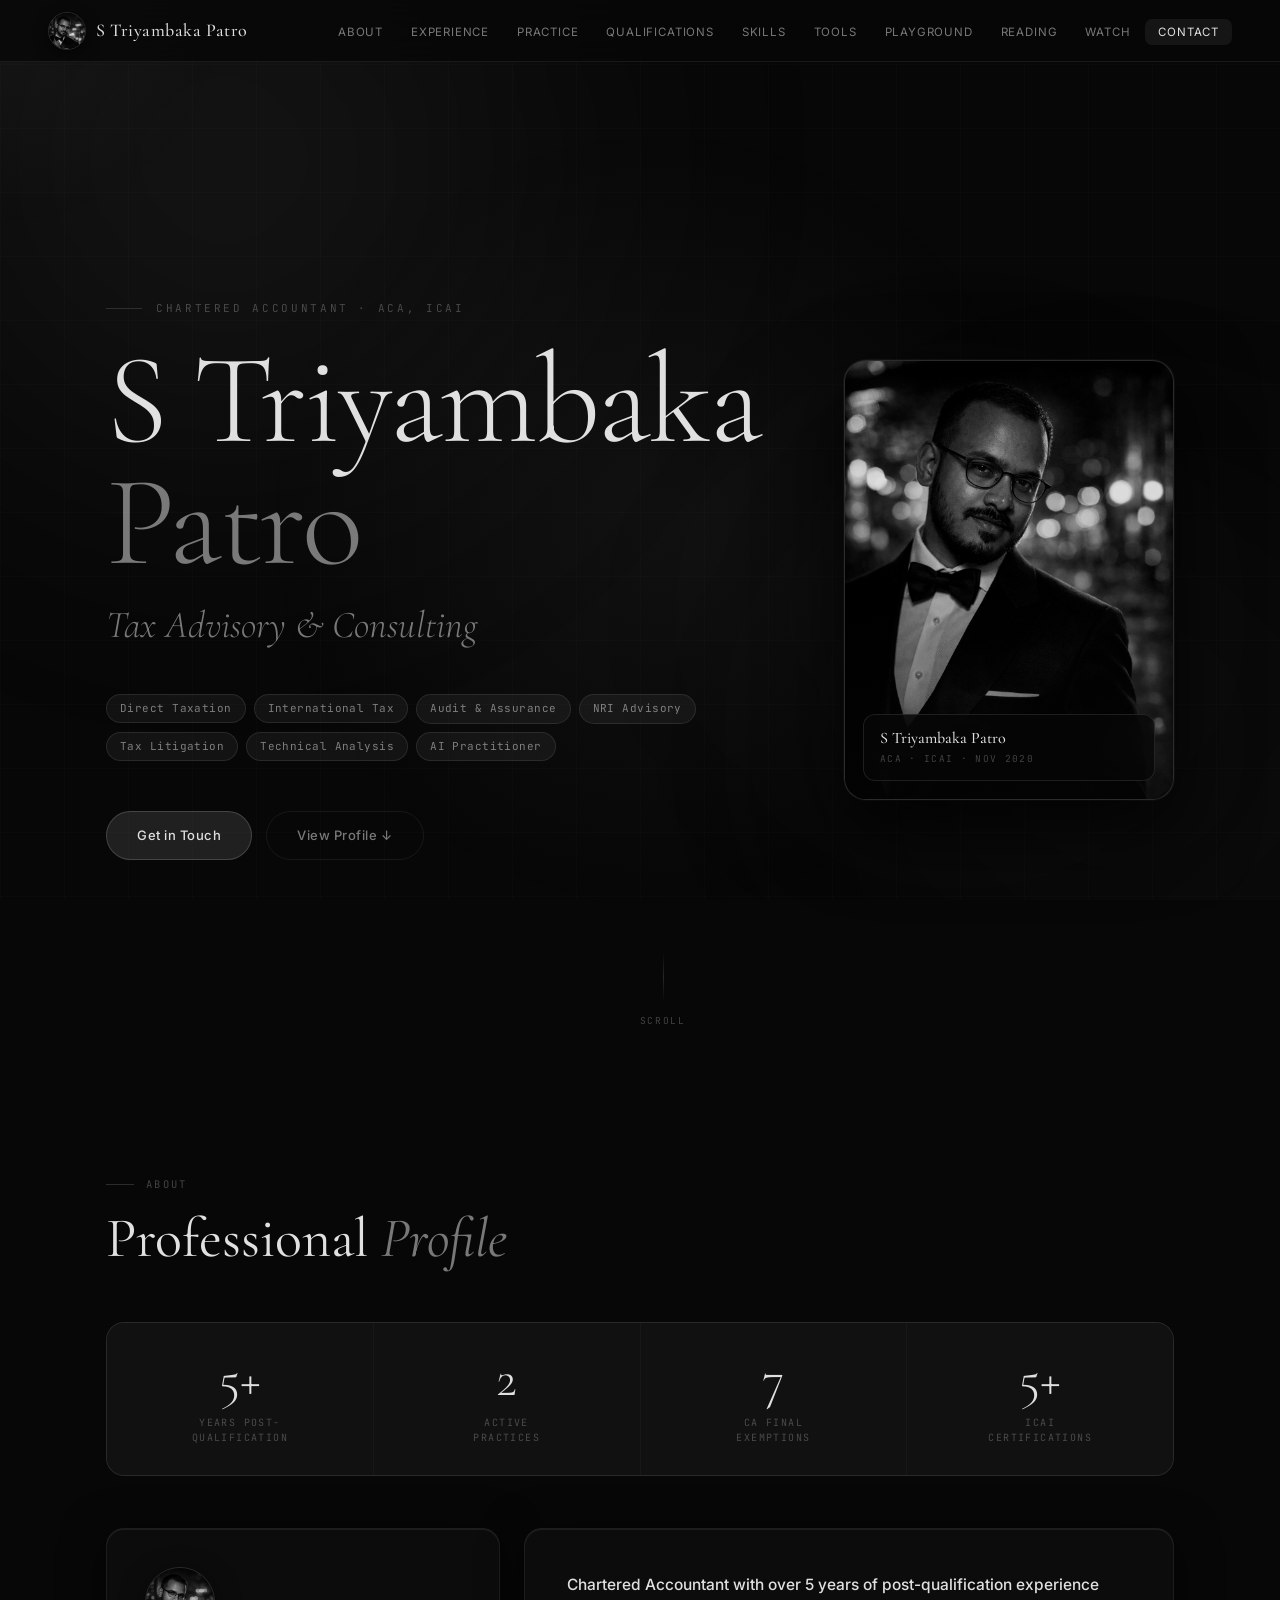
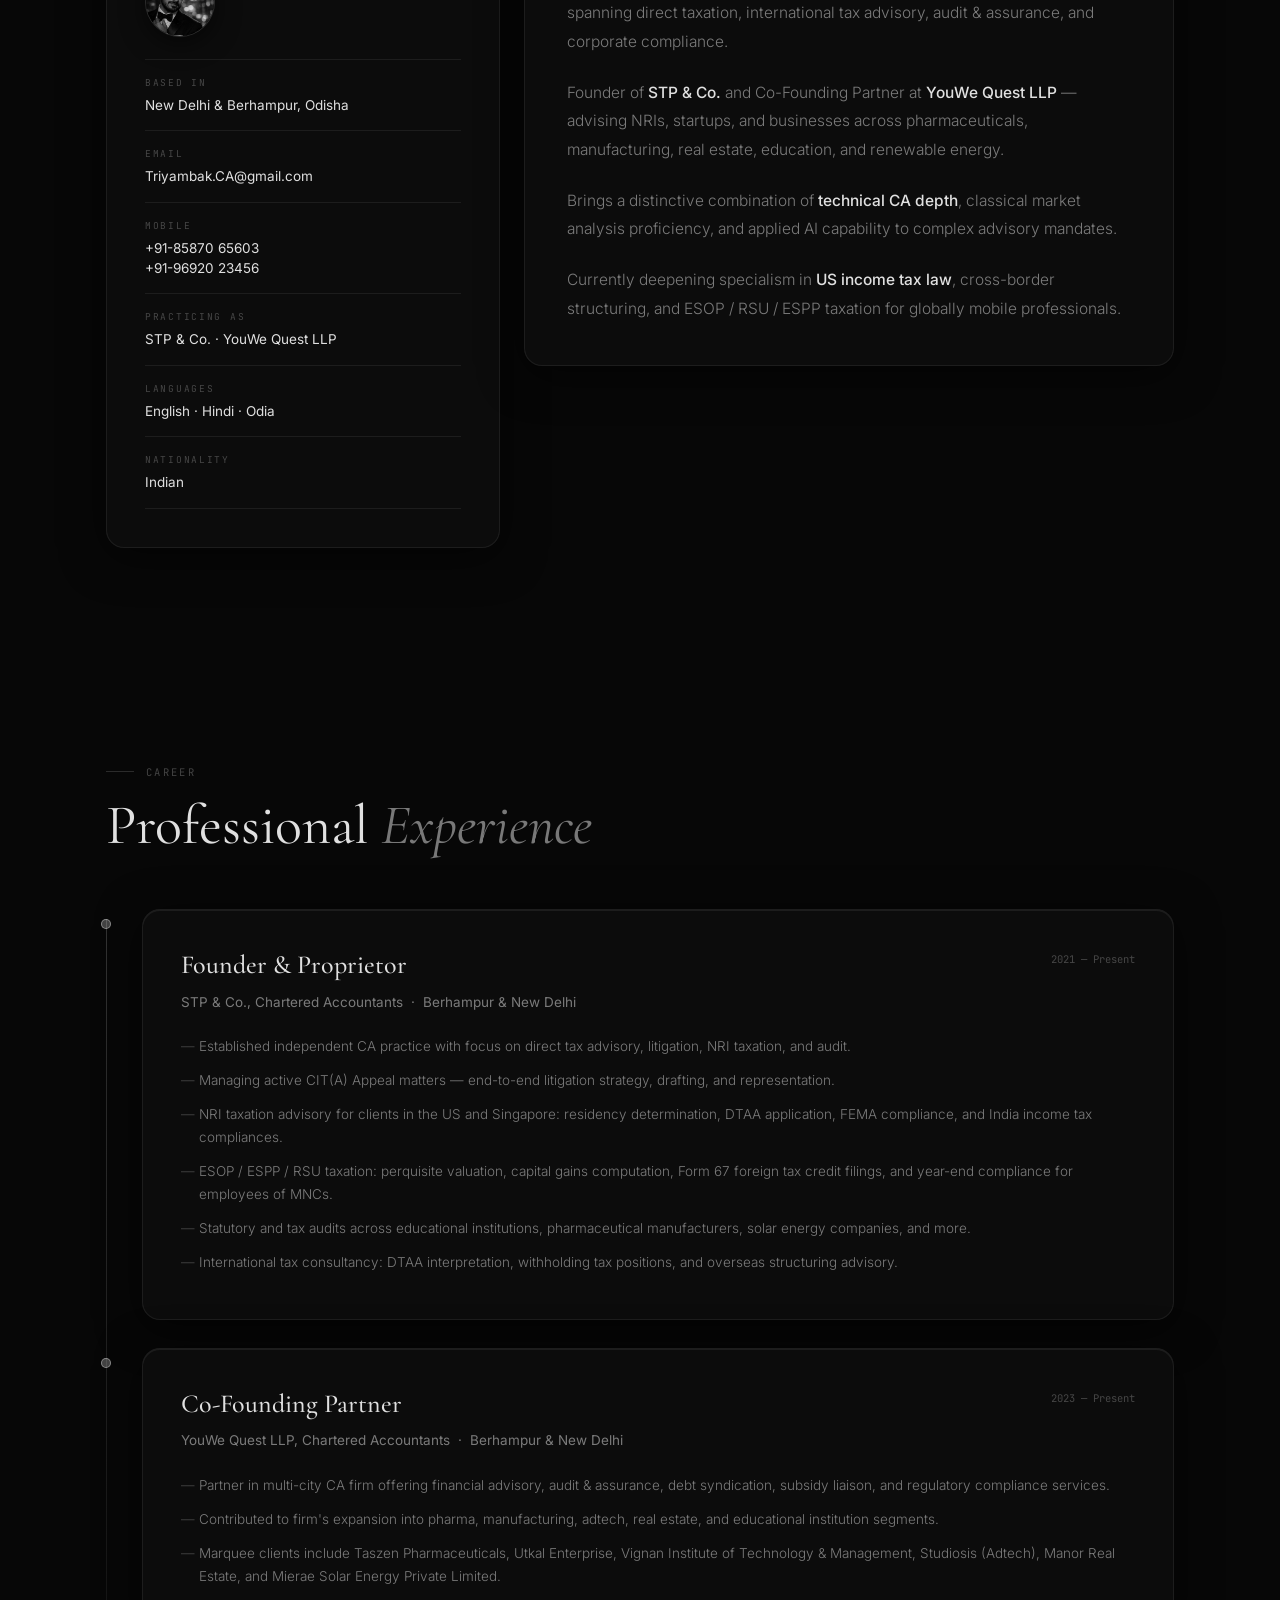
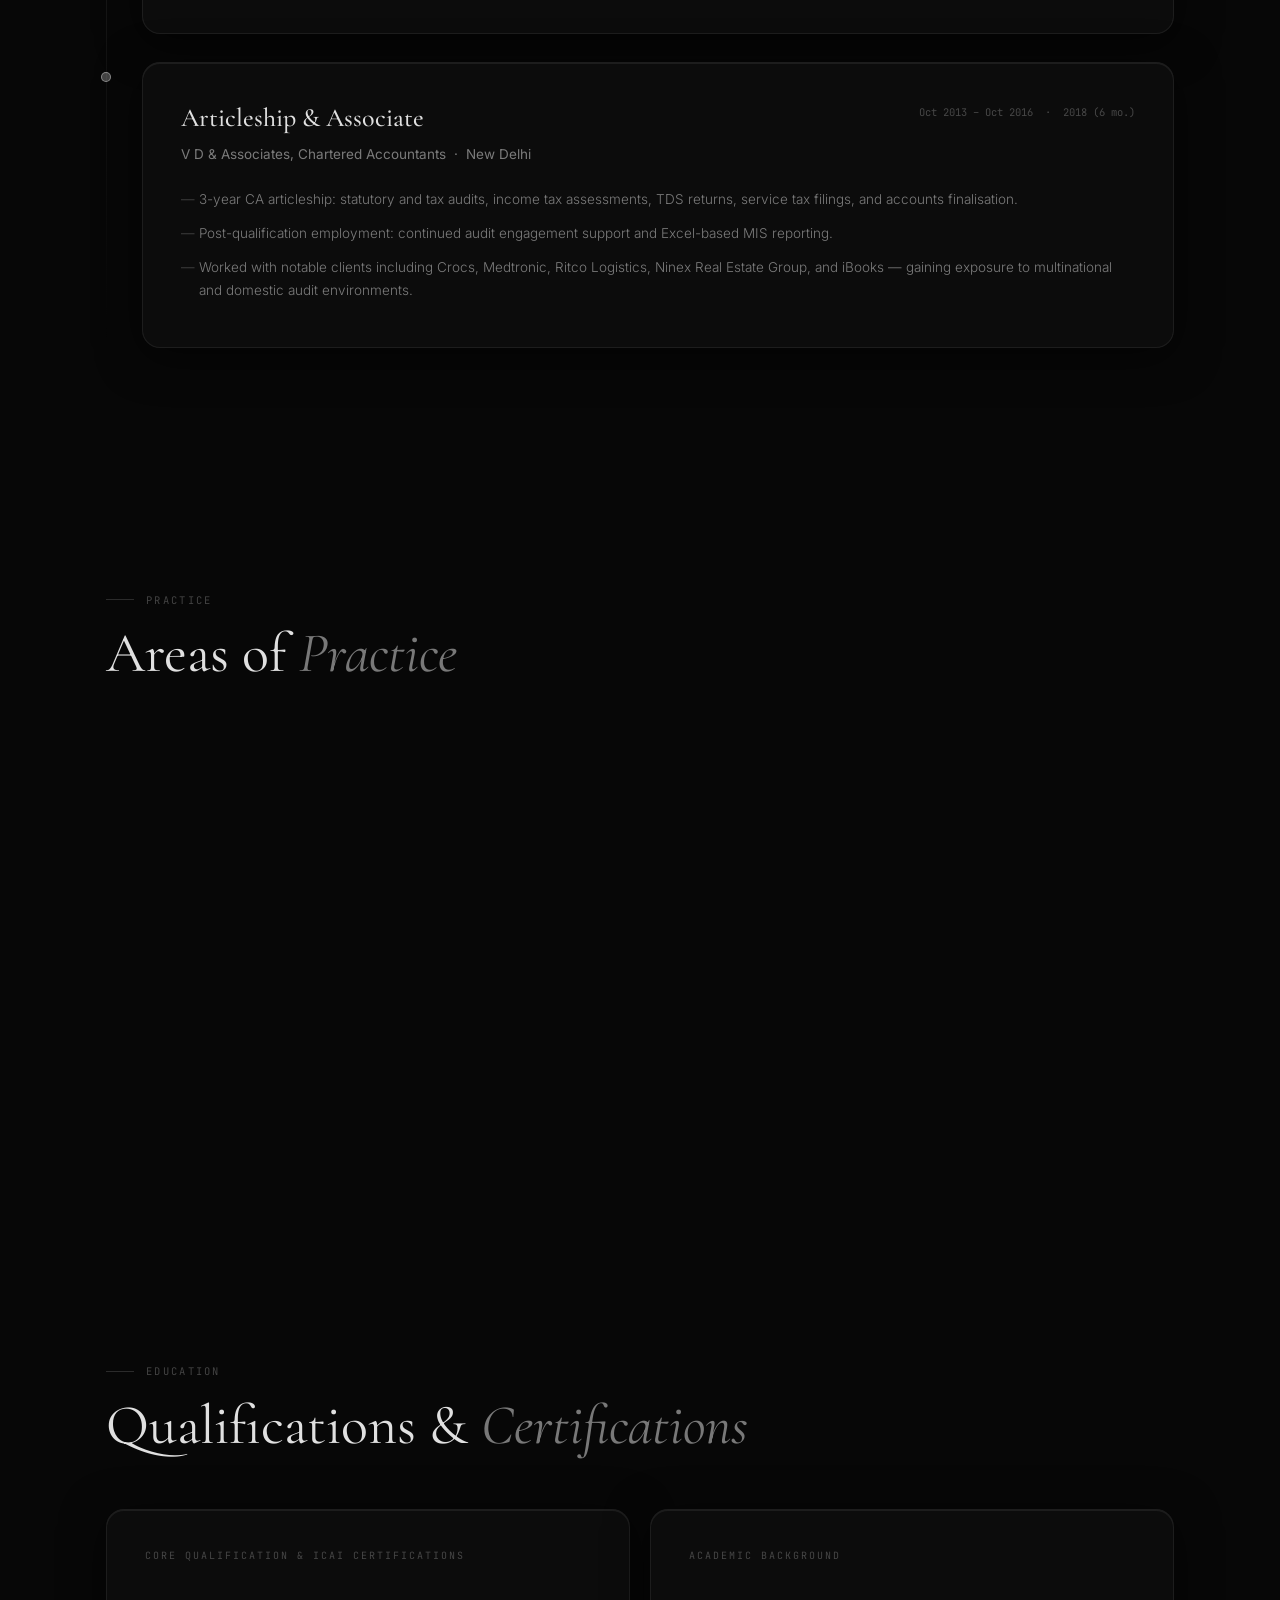
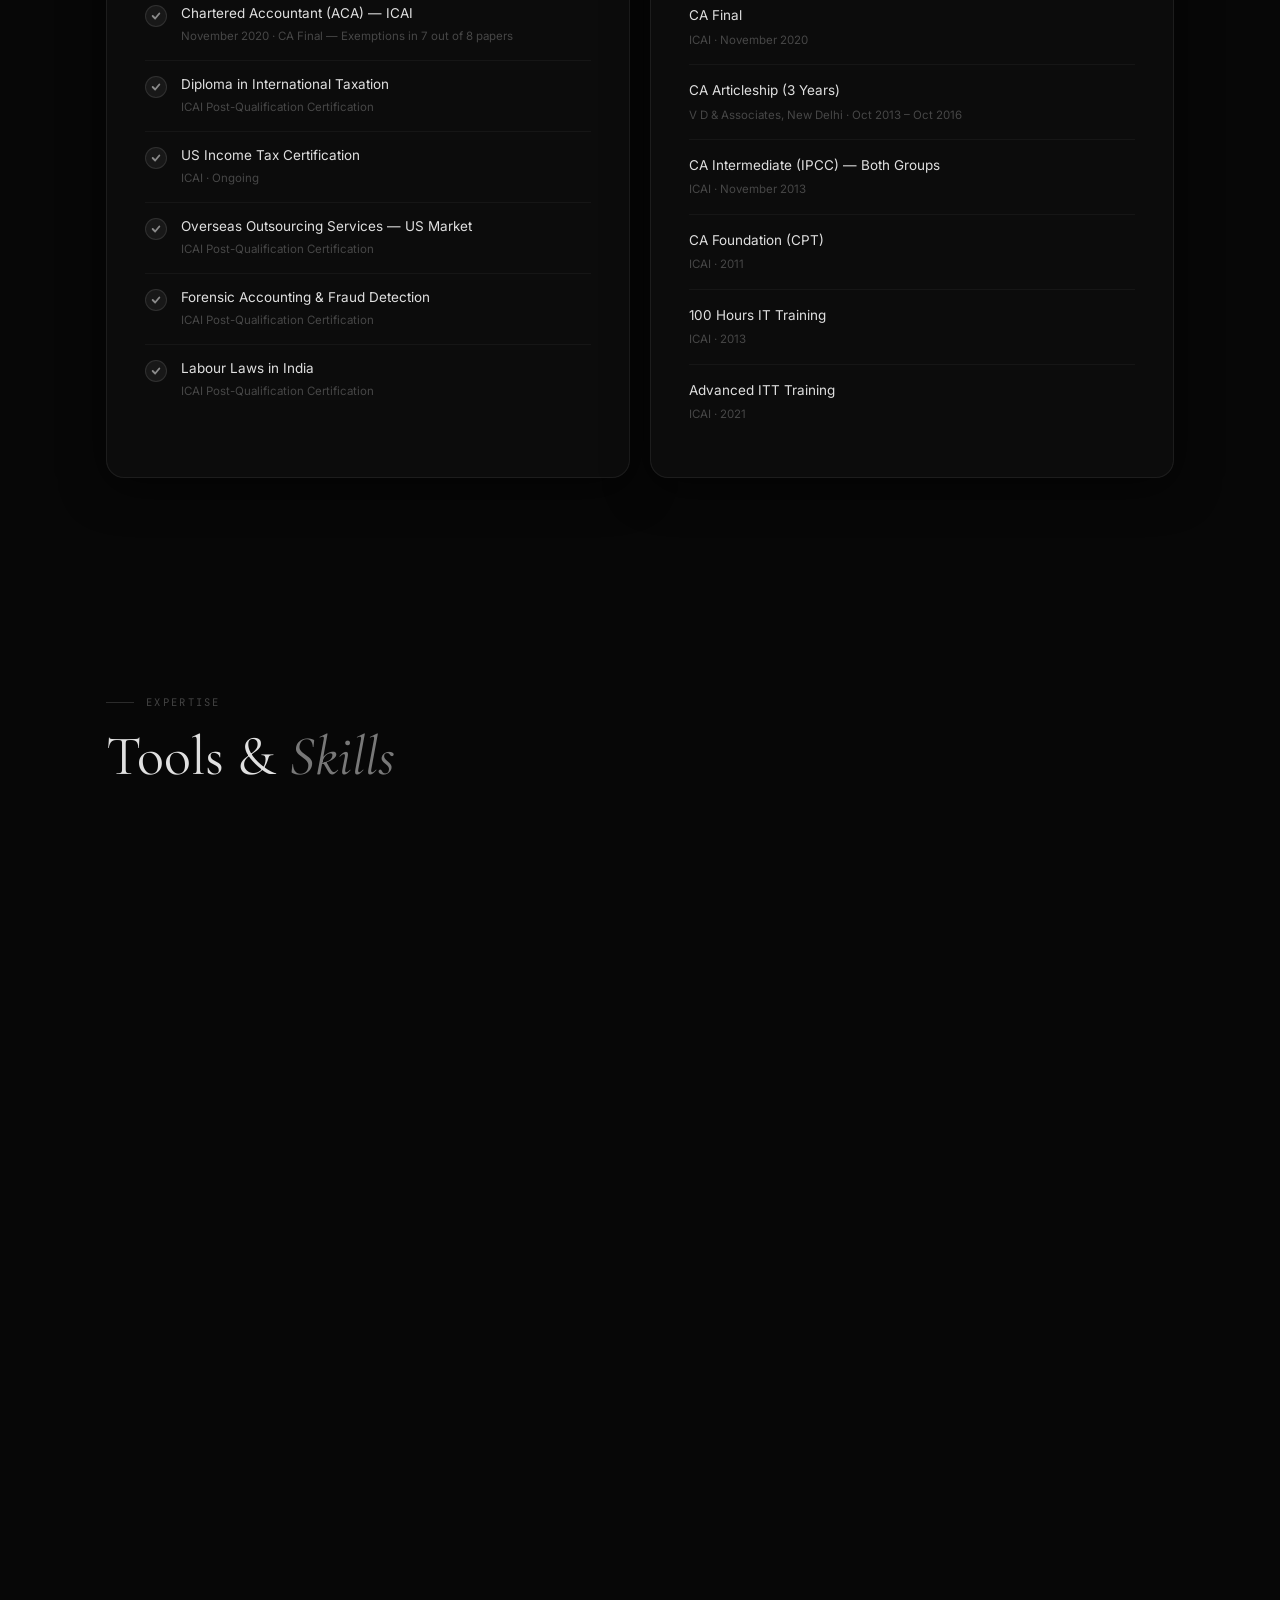
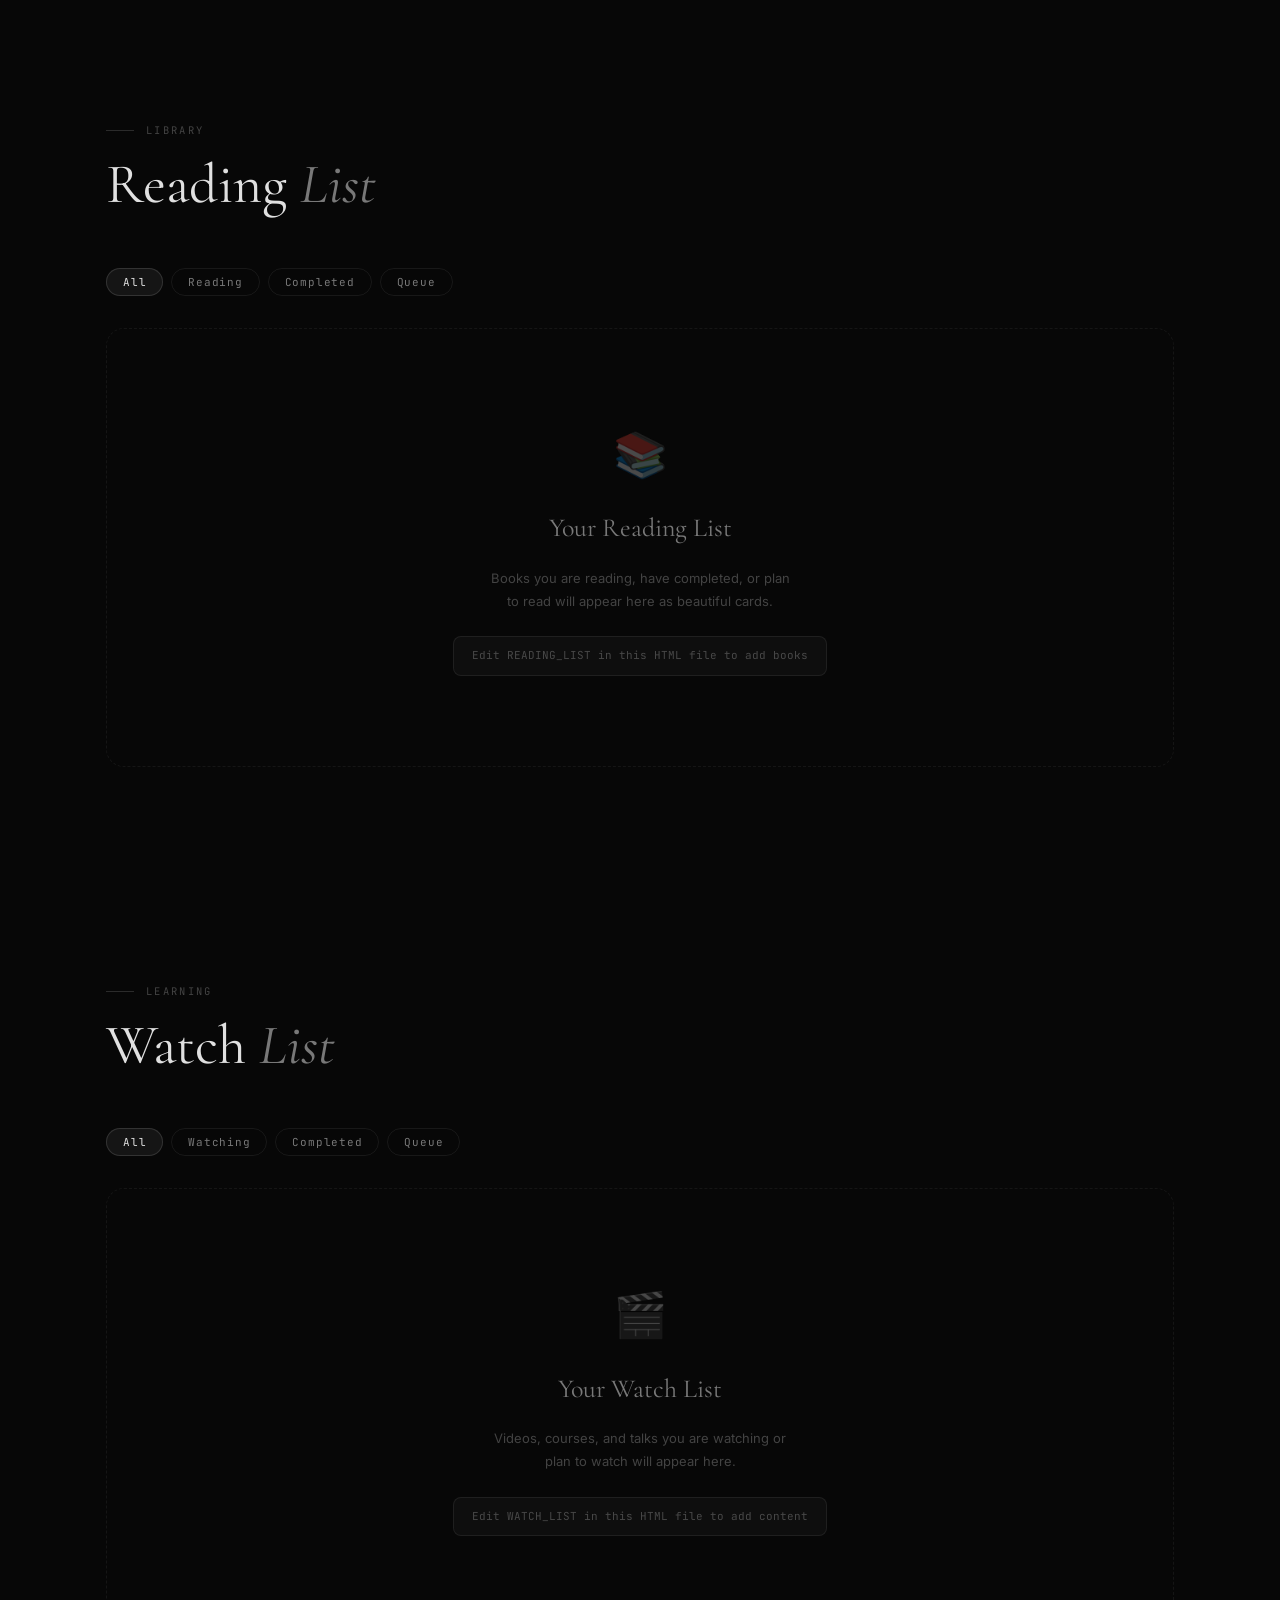
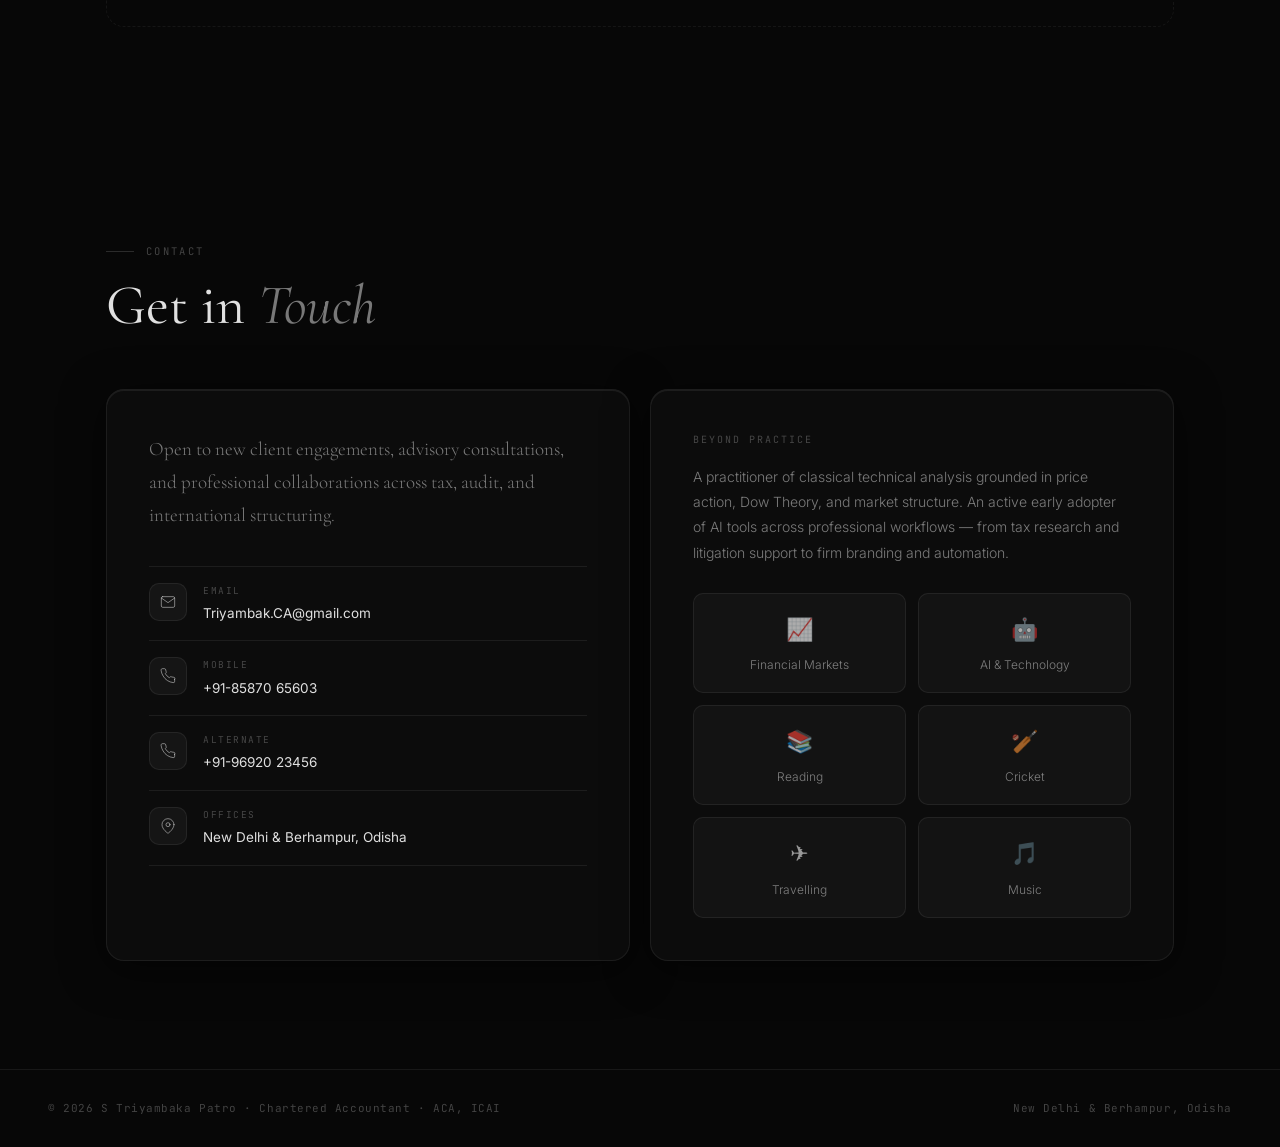
==== commit 34203e57: "Add Playground section with two interactive experiments New /playground/ hub, mirroring the /tools/ " ====
--- a/index.html
+++ b/index.html
@@ -36,6 +36,7 @@
       <li><a href="#qualifications">Qualifications</a></li>
       <li><a href="#skills">Skills</a></li>
       <li><a href="/tools/">Tools</a></li>
+      <li><a href="/playground/">Playground</a></li>
       <li><a href="#reading">Reading</a></li>
       <li><a href="#watchlist">Watch</a></li>
       <li><a href="#contact">Contact</a></li>
@@ -54,6 +55,7 @@
     <a href="#qualifications" class="mm-link">Qualifications</a>
     <a href="#skills" class="mm-link">Skills</a>
     <a href="/tools/" class="mm-link">Tools</a>
+    <a href="/playground/" class="mm-link">Playground</a>
     <a href="#reading" class="mm-link">Reading</a>
     <a href="#watchlist" class="mm-link">Watch</a>
     <a href="#contact" class="mm-link">Contact</a>
--- a/assets/site.css
+++ b/assets/site.css
@@ -858,3 +858,13 @@
   .rank-table tbody tr:last-child { border-bottom: none; }
   .rank-table td { padding: 4px 0; border: none; }
 }
+
+/* ════════════════ PLAYGROUND SECTION ════════════════ */
+/* Hub cards carry a preview image; detail pages carry a video or image frame. Tokens only. */
+.pg-card { padding: 0; gap: 0; overflow: hidden; }
+.pg-thumb { display: block; width: 100%; height: auto; aspect-ratio: 1200 / 630; object-fit: cover; background: var(--bg); border-bottom: 1px solid var(--border); }
+.pg-body { padding: 22px 26px 24px; display: flex; flex-direction: column; gap: 10px; flex: 1; }
+.pg-body .cat-tag { align-self: flex-start; }
+.pg-media { margin-top: 8px; max-width: 1040px; border-radius: var(--radius); overflow: hidden; border: 1px solid var(--border); background: var(--bg); box-shadow: inset 0 1px 0 rgba(255,255,255,0.07); }
+.pg-media video, .pg-media img { display: block; width: 100%; height: auto; }
+.pg-caption { font-family: var(--font-m); font-size: 10.5px; color: var(--t3); margin-top: 12px; }
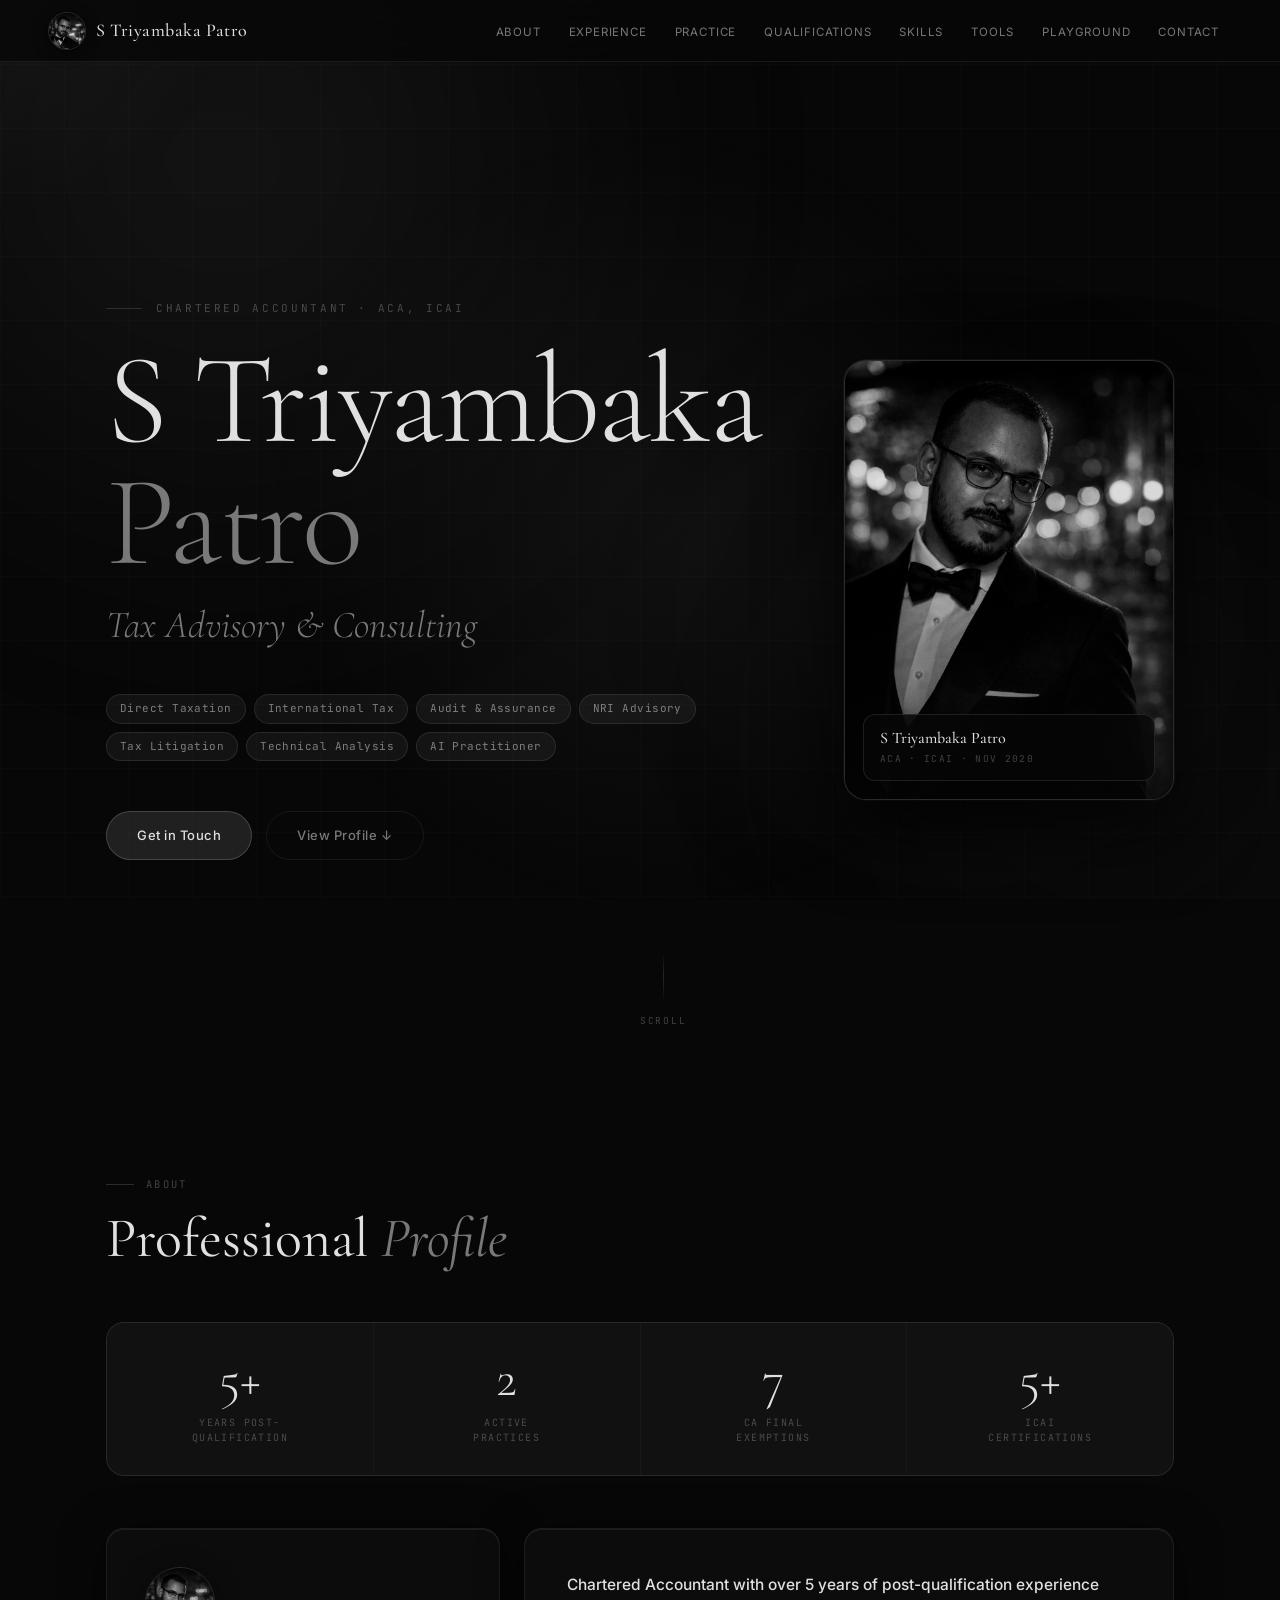
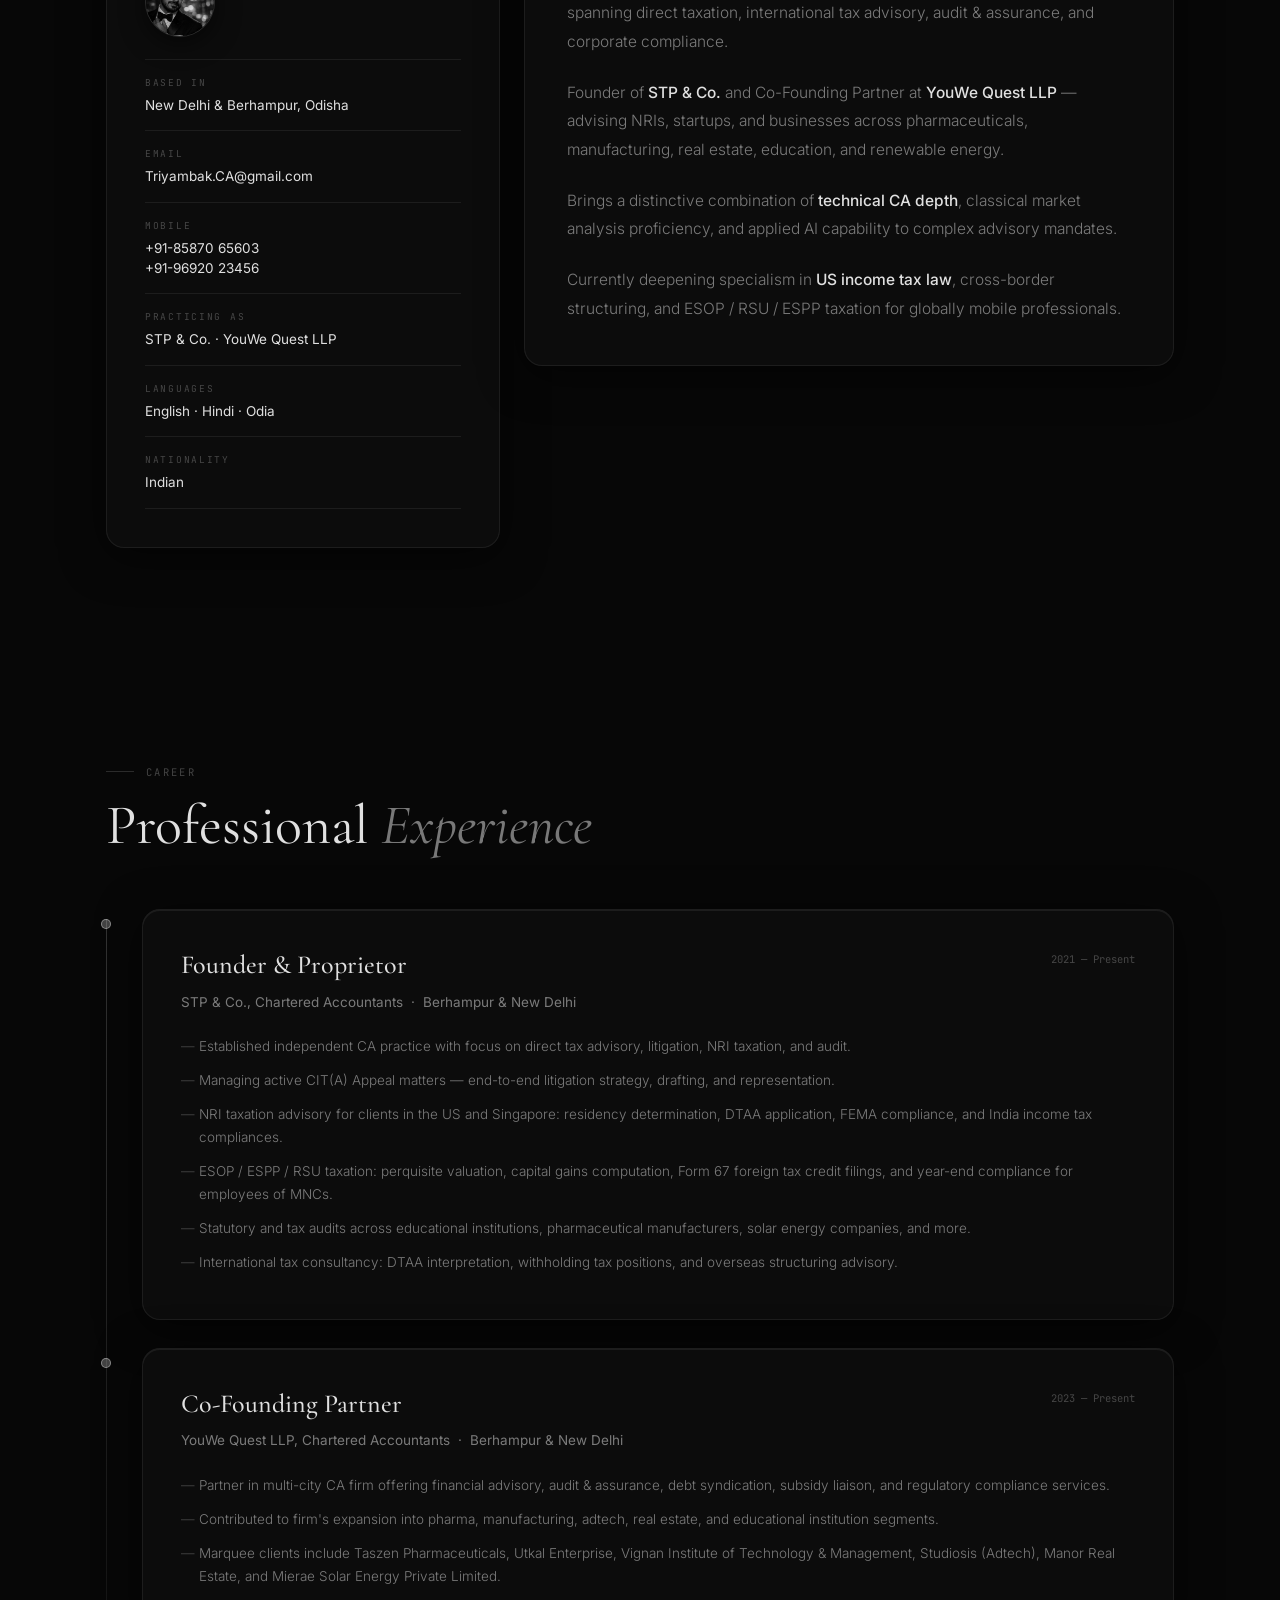
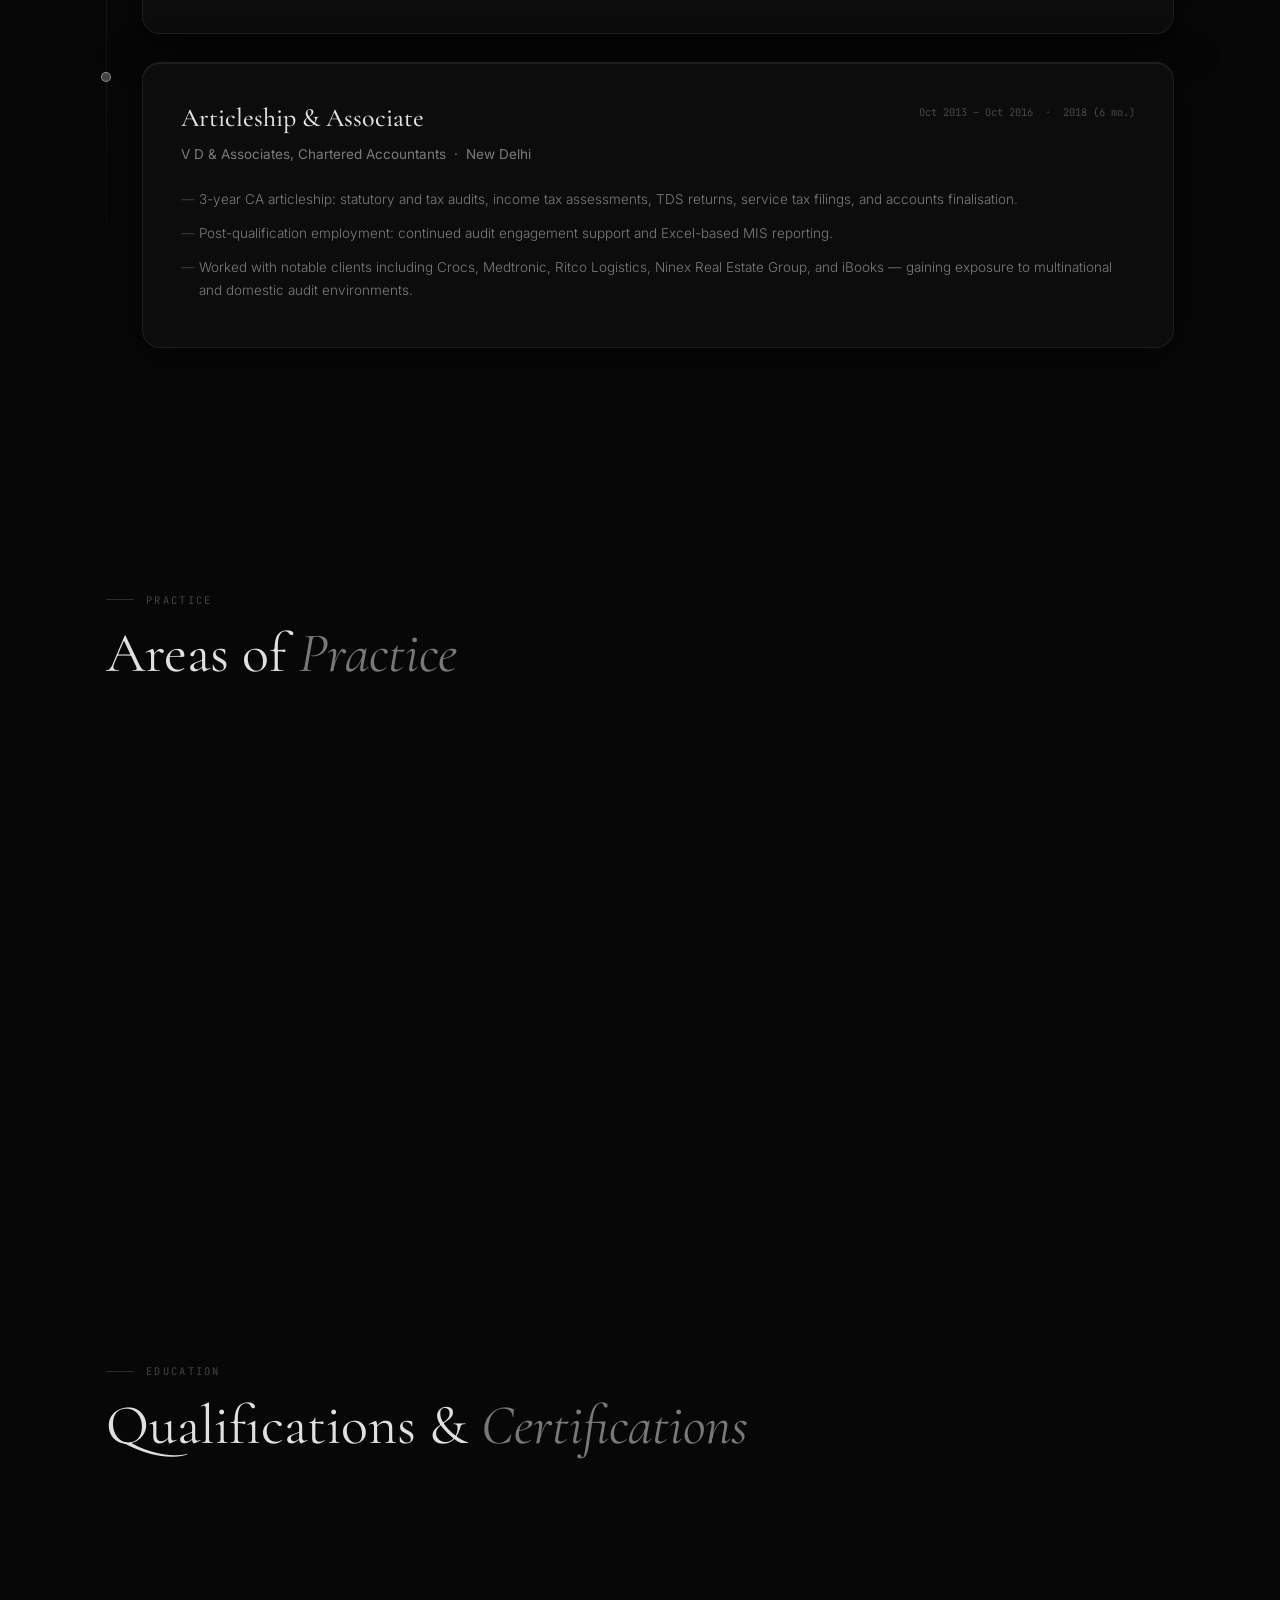
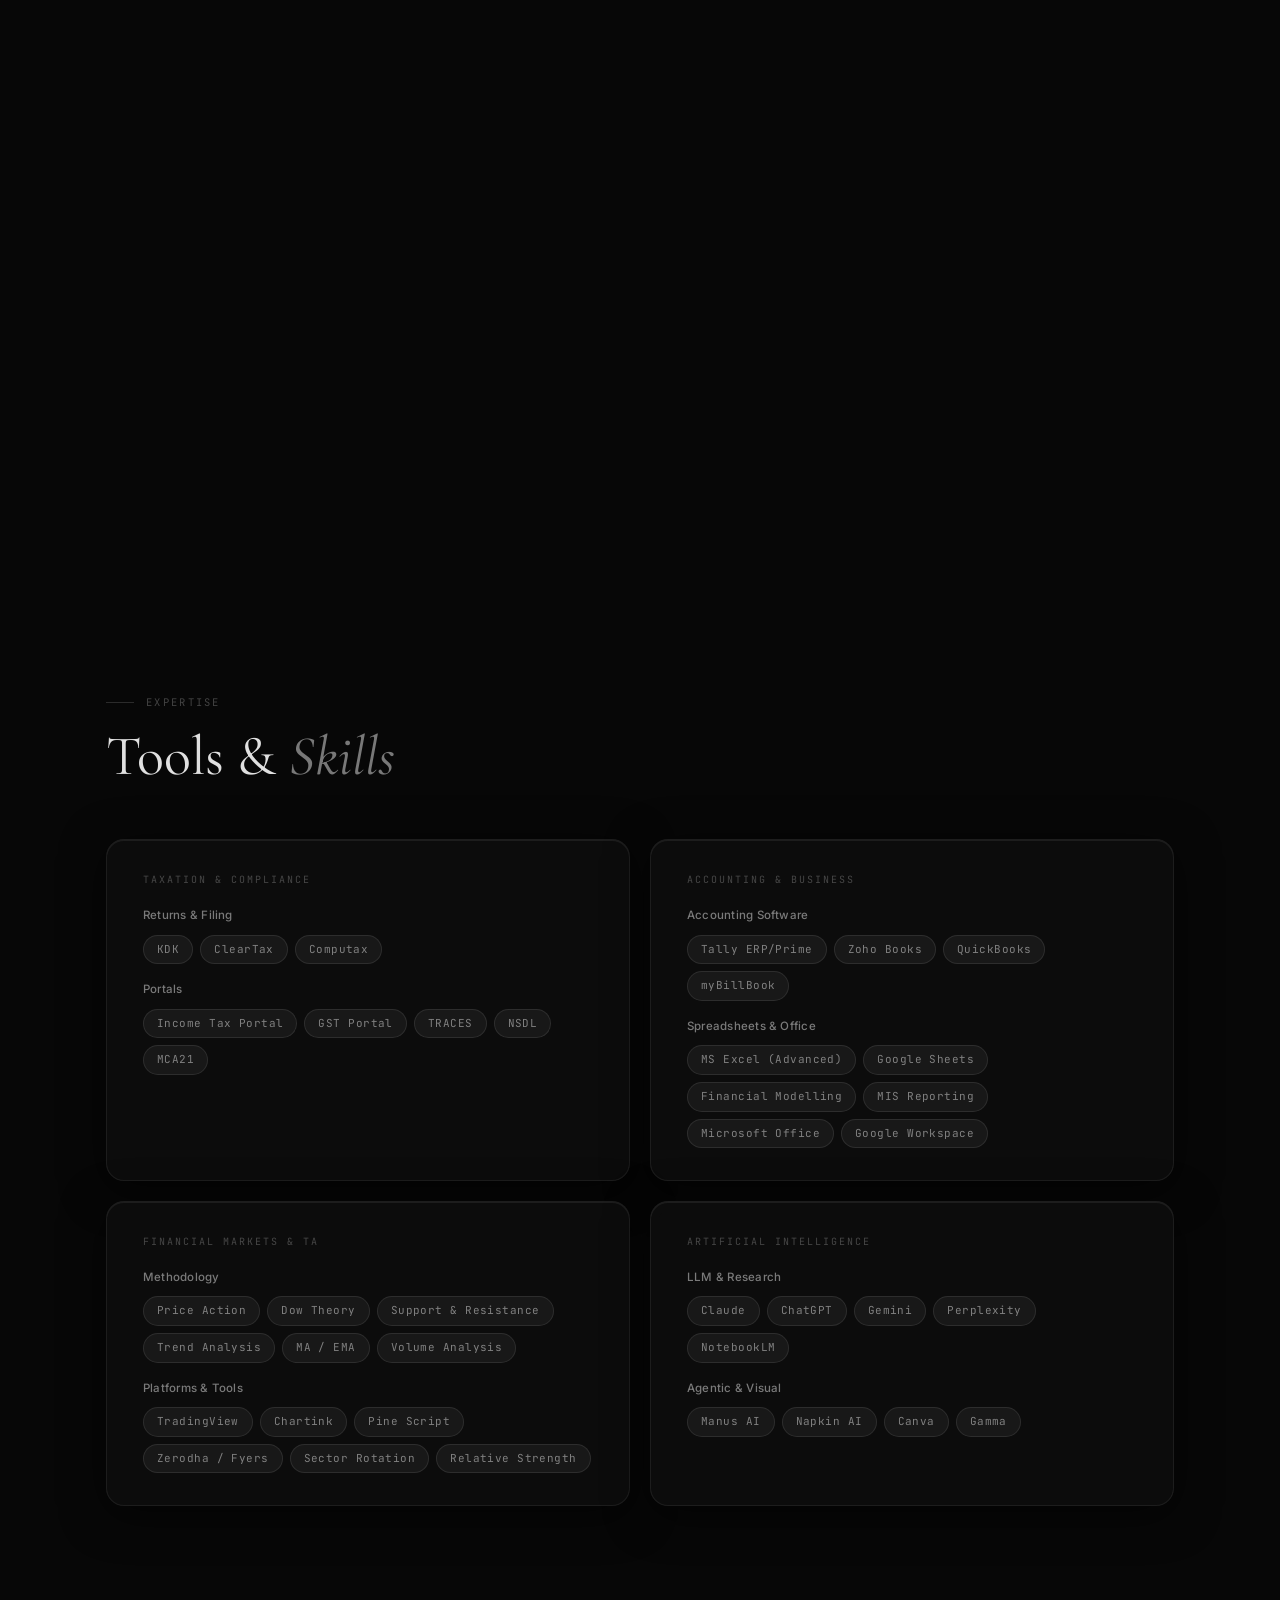
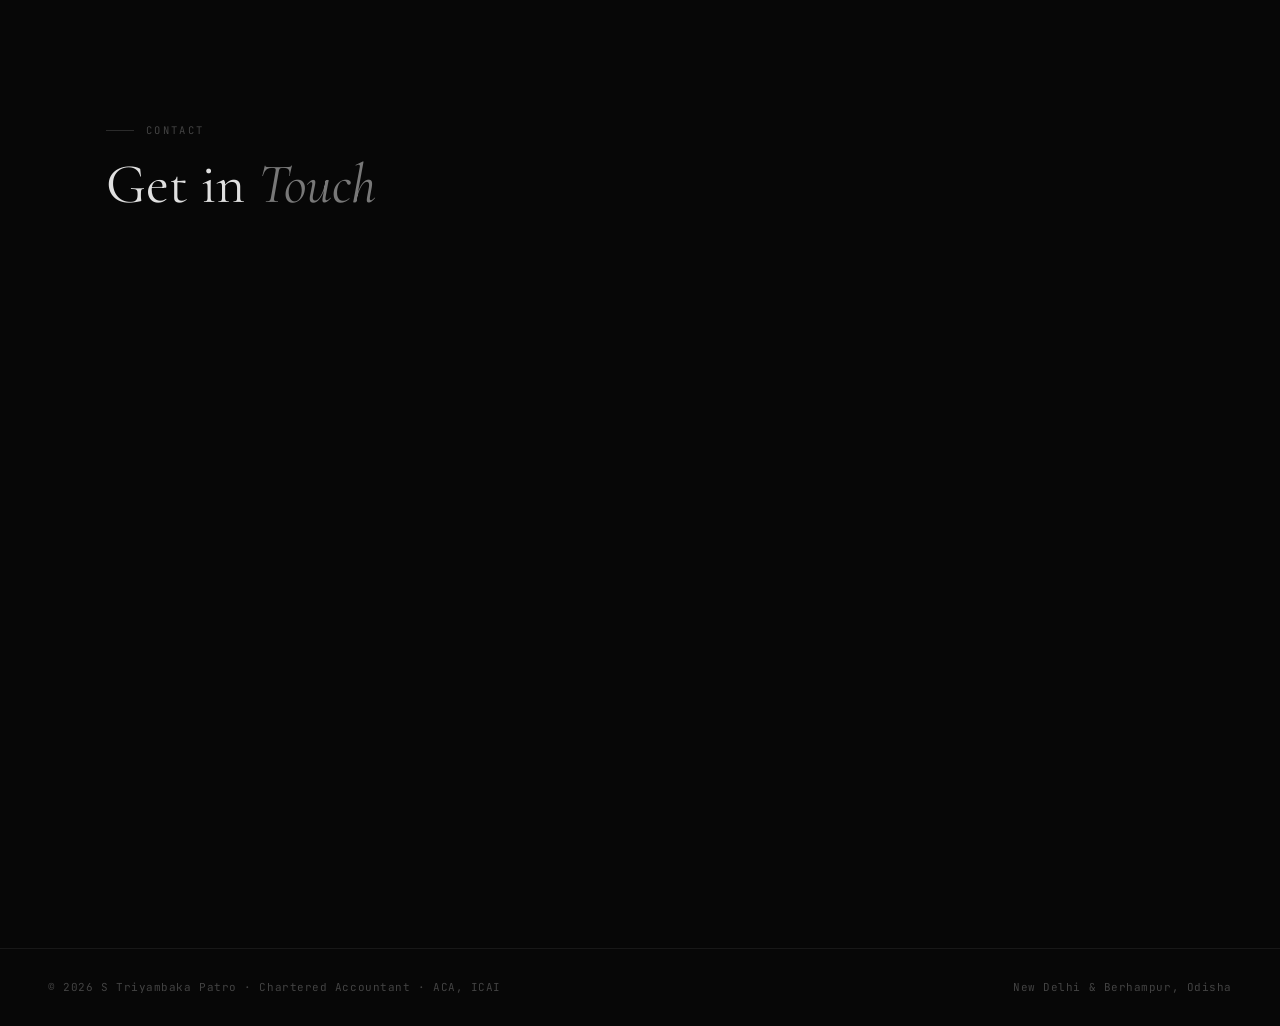
==== commit 22602107: "no-mistakes(review): Drop Reading and Watch nav entries, archive empty sections" ====
--- a/index.html
+++ b/index.html
@@ -37,8 +37,6 @@
       <li><a href="#skills">Skills</a></li>
       <li><a href="/tools/">Tools</a></li>
       <li><a href="/playground/">Playground</a></li>
-      <li><a href="#reading">Reading</a></li>
-      <li><a href="#watchlist">Watch</a></li>
       <li><a href="#contact">Contact</a></li>
     </ul>
     <button class="nav-hamburger" id="hamburger" aria-label="Open menu">
@@ -56,8 +54,6 @@
     <a href="#skills" class="mm-link">Skills</a>
     <a href="/tools/" class="mm-link">Tools</a>
     <a href="/playground/" class="mm-link">Playground</a>
-    <a href="#reading" class="mm-link">Reading</a>
-    <a href="#watchlist" class="mm-link">Watch</a>
     <a href="#contact" class="mm-link">Contact</a>
   </div>
 
@@ -460,7 +456,8 @@
     </section>
 
     <!-- ════════════════ READING LIST ════════════════ -->
-    <section id="reading">
+    <!-- Archived as of 27-Sep-2026: hidden while READING_LIST is empty. To restore, remove the hidden attribute below and re-add the Reading nav links (desktop <li> and mobile .mm-link) on every page. -->
+    <section id="reading" hidden>
       <div class="container">
         <p class="eyebrow">Library</p>
         <h2 class="sec-title">Reading <em>List</em></h2>
@@ -476,7 +473,8 @@
     </section>
 
     <!-- ════════════════ WATCH LIST ════════════════ -->
-    <section id="watchlist">
+    <!-- Archived as of 27-Sep-2026: hidden while WATCH_LIST is empty. To restore, remove the hidden attribute below and re-add the Watch nav links (desktop <li> and mobile .mm-link) on the homepage. -->
+    <section id="watchlist" hidden>
       <div class="container">
         <p class="eyebrow">Learning</p>
         <h2 class="sec-title">Watch <em>List</em></h2>
